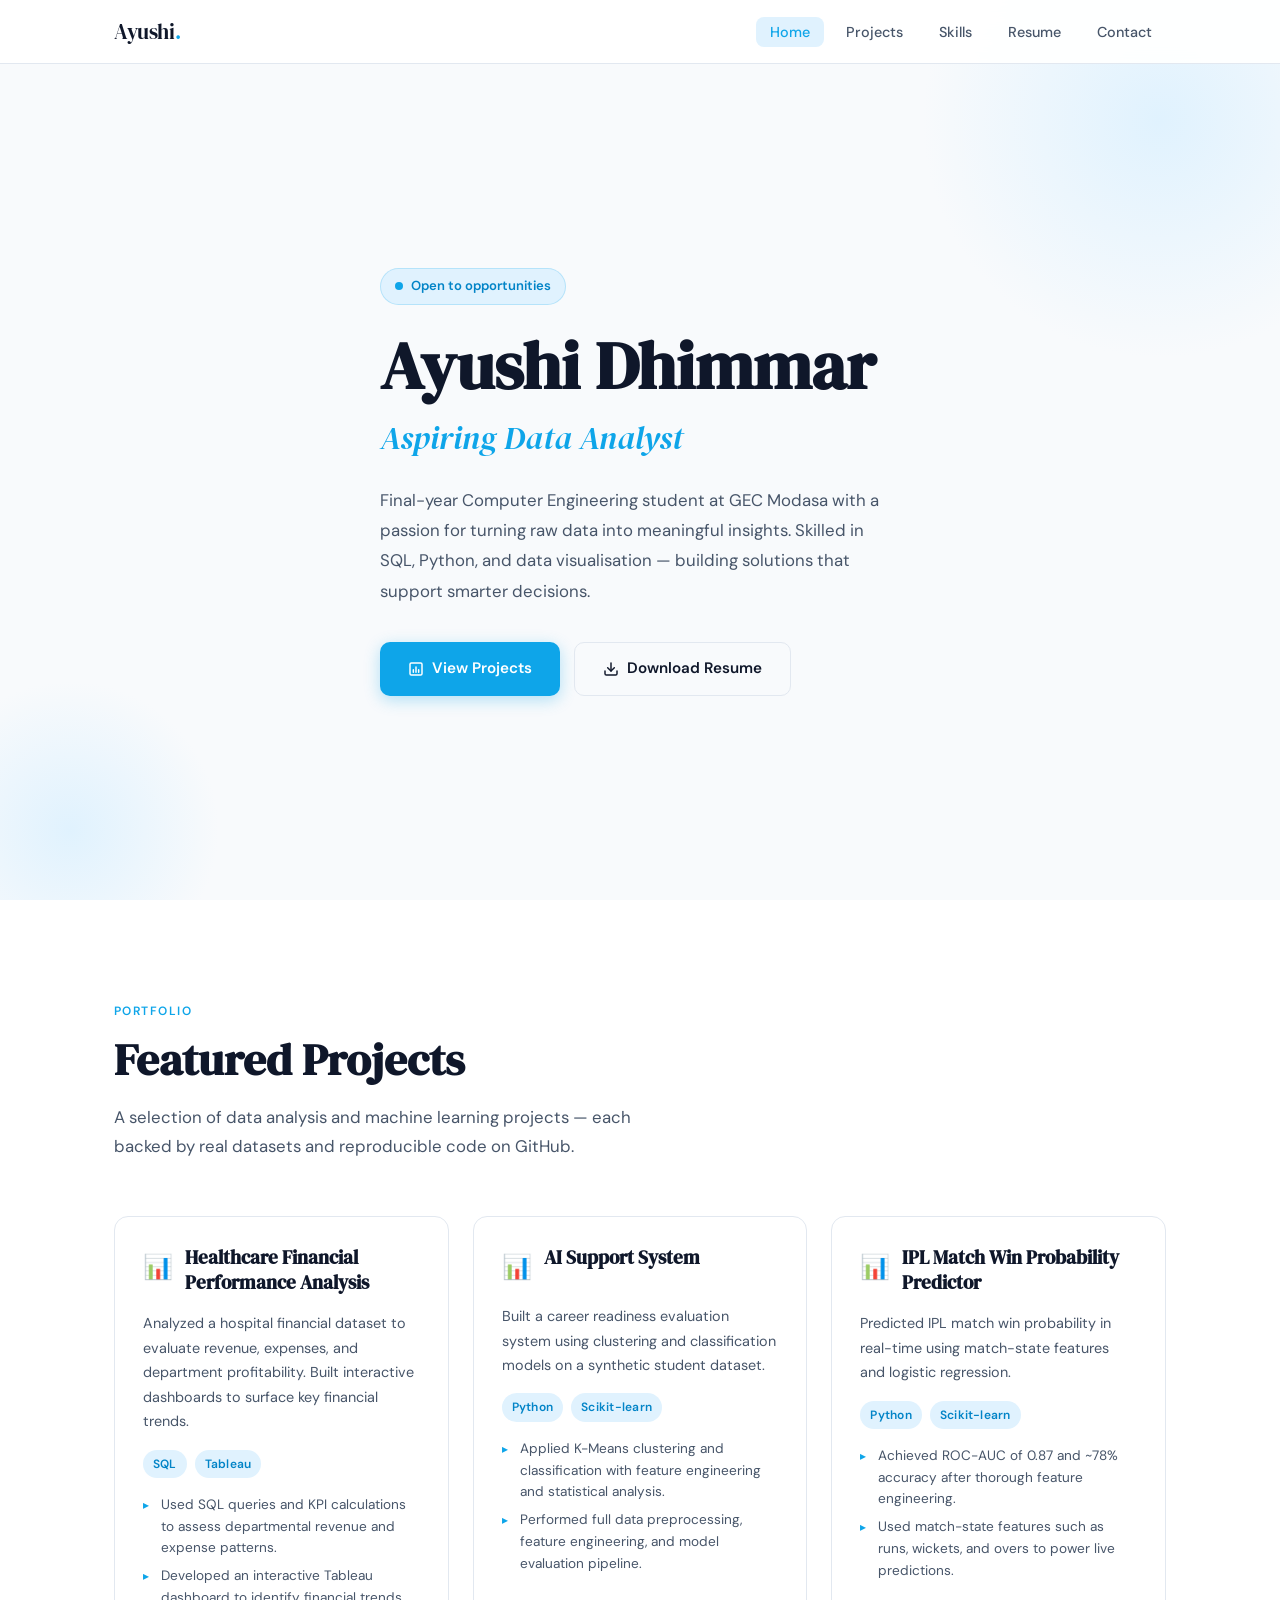
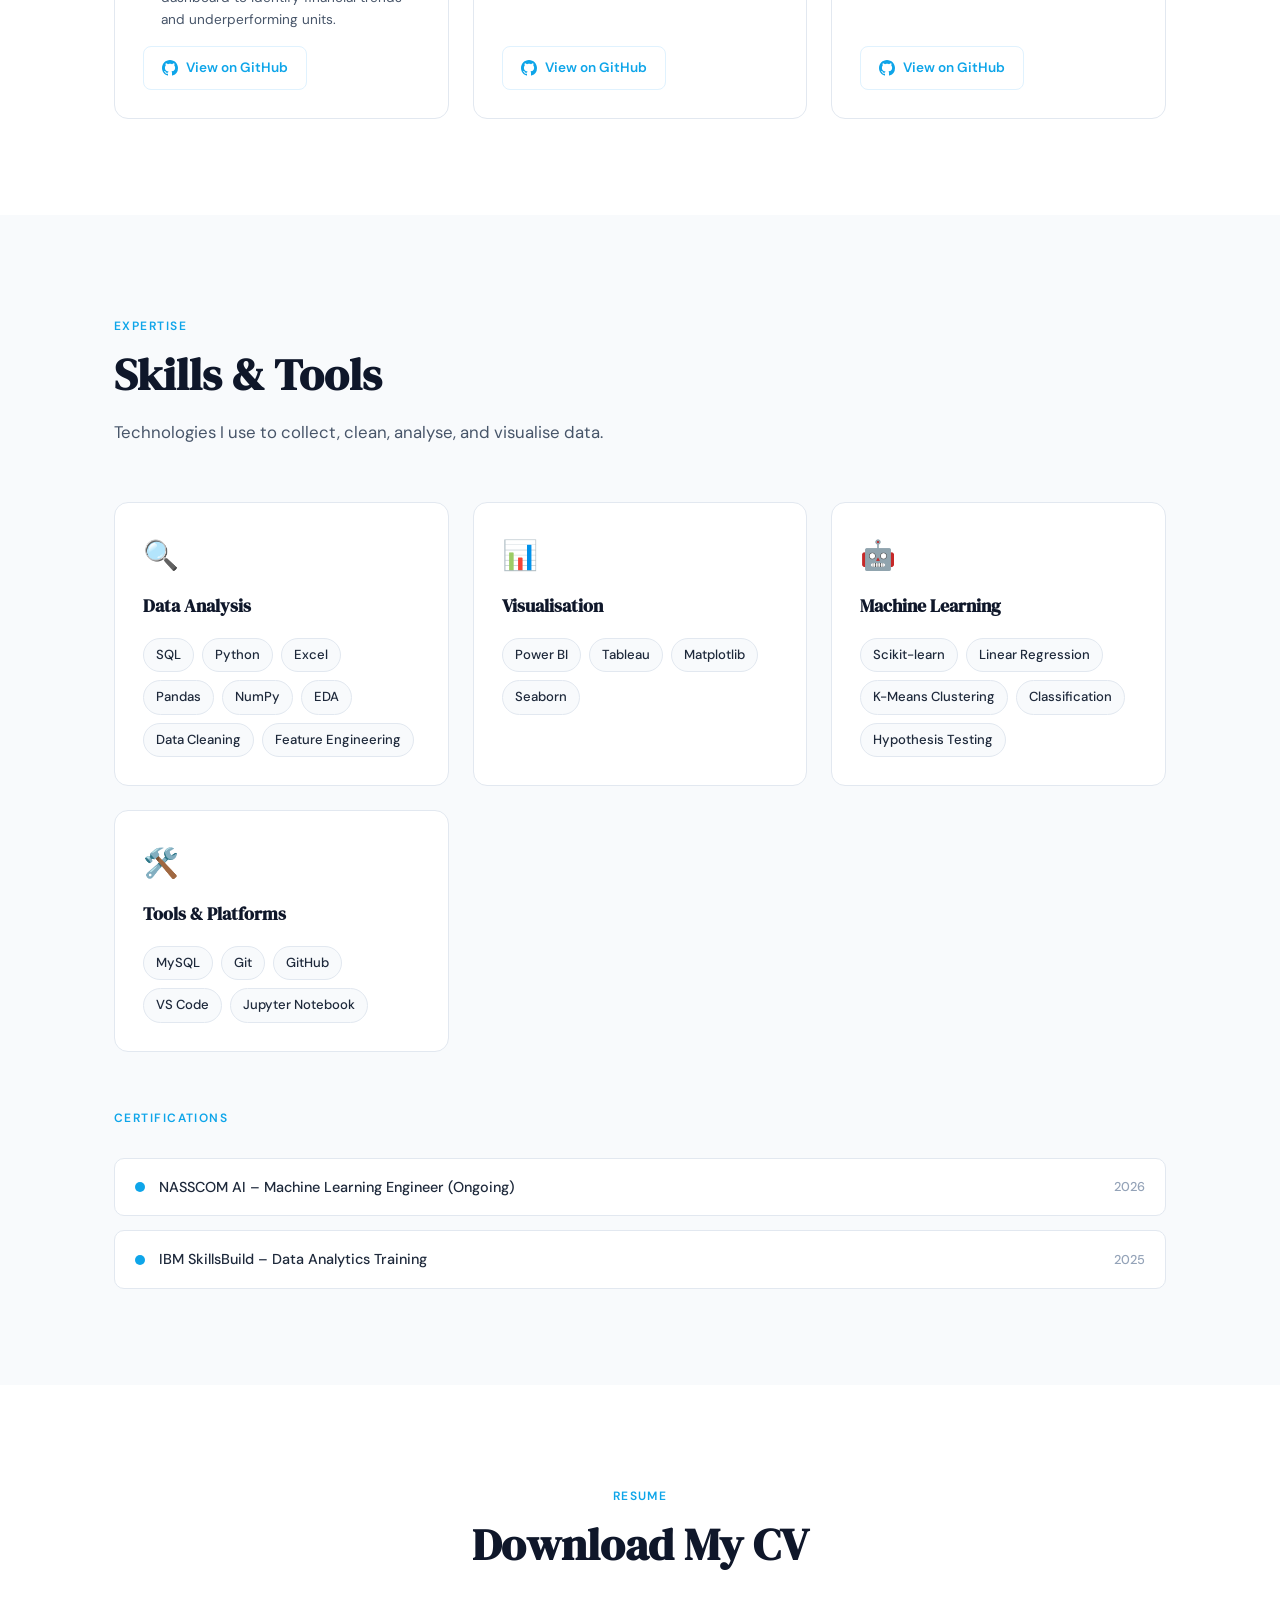
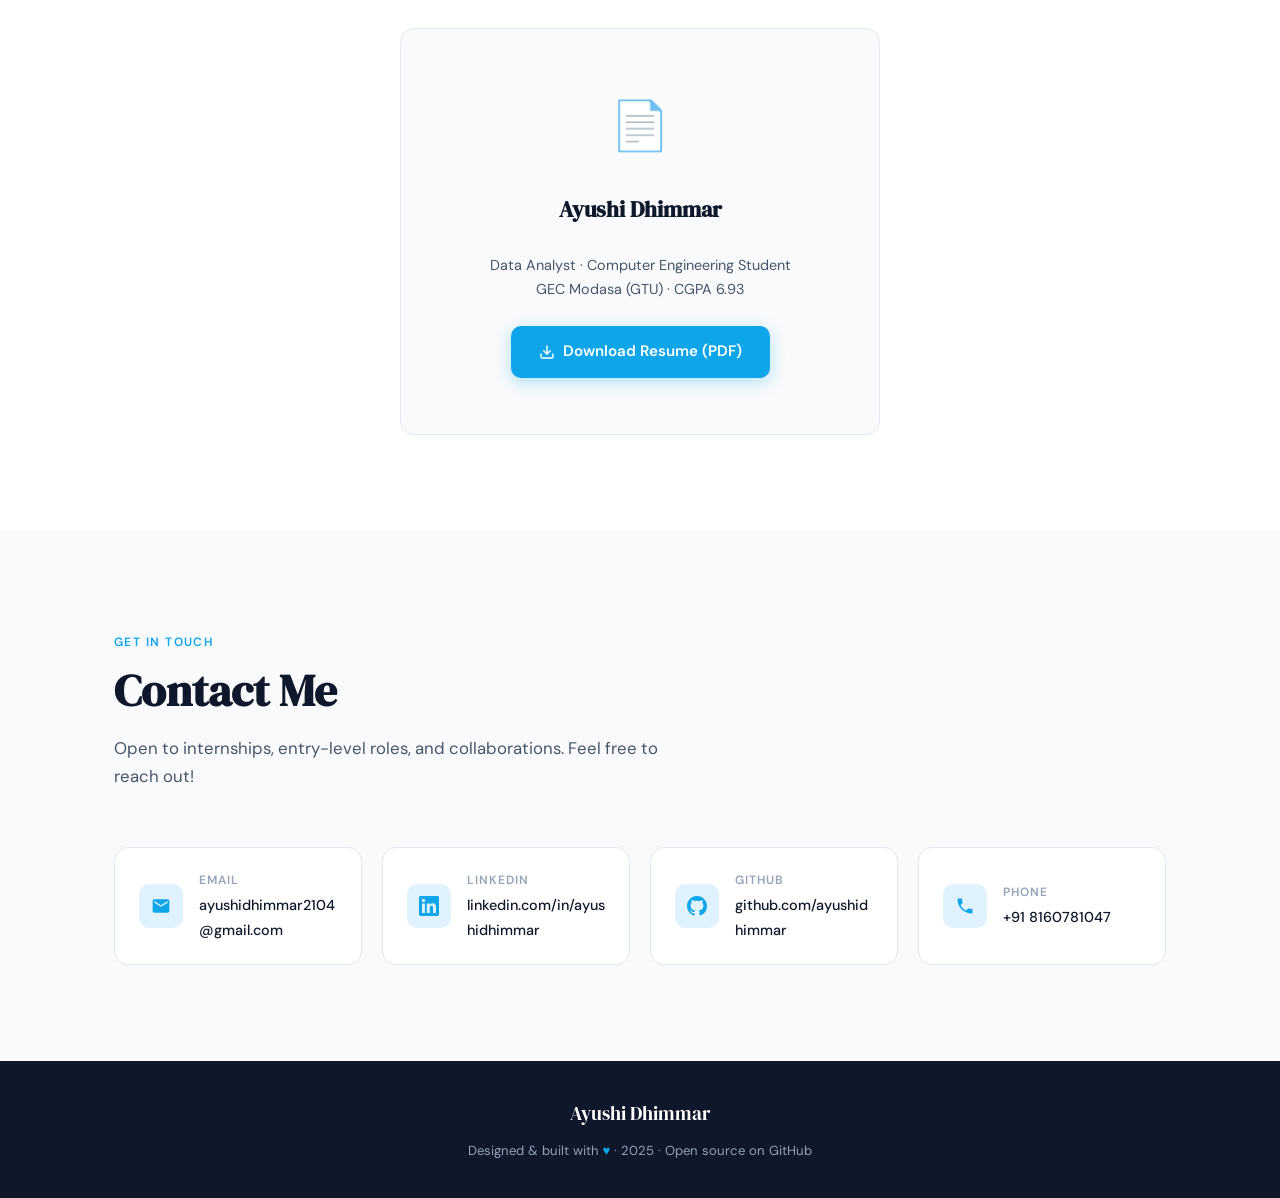
==== index.html @ 4610b382 "initial portfolio" ====
<!DOCTYPE html>
<html lang="en">
  <head>
    <meta charset="UTF-8" />
    <meta name="viewport" content="width=device-width, initial-scale=1.0" />
    <meta name="description" content="Ayushi Dhimmar — Aspiring Data Analyst portfolio showcasing SQL, Python, Power BI projects." />
    <title>Ayushi Dhimmar | Data Analyst</title>

    <!-- Stylesheet -->
    <link rel="stylesheet" href="style.css" />
  </head>

  <body>

    <!-- ========== NAVBAR ========== -->
    <nav class="navbar" role="navigation" aria-label="Main navigation">
      <div class="container">
        <a href="#home" class="nav-logo">Ayushi<span>.</span></a>

        <!-- Desktop nav links -->
        <ul class="nav-menu" id="nav-menu">
          <li><a href="#home"     class="nav-link active">Home</a></li>
          <li><a href="#projects" class="nav-link">Projects</a></li>
          <li><a href="#skills"   class="nav-link">Skills</a></li>
          <li><a href="#resume"   class="nav-link">Resume</a></li>
          <li><a href="#contact"  class="nav-link">Contact</a></li>
        </ul>

        <!-- Mobile hamburger -->
        <button class="hamburger" id="hamburger" aria-label="Toggle menu" aria-expanded="false">
          <span></span>
          <span></span>
          <span></span>
        </button>
      </div>
    </nav>


    <!-- ========== HOME SECTION ========== -->
    <section id="home">
      <div class="container">
        <div class="hero-content">

          <div class="hero-badge">Open to opportunities</div>

          <h1 class="hero-name">Ayushi Dhimmar</h1>
          <p class="hero-title">Aspiring Data Analyst</p>

          <p class="hero-intro">
            Final-year Computer Engineering student at GEC Modasa with a passion for turning
            raw data into meaningful insights. Skilled in SQL, Python, and data visualisation —
            building solutions that support smarter decisions.
          </p>

          <div class="hero-buttons">
            <a href="#projects" class="btn-primary">
              <!-- Chart icon -->
              <svg width="16" height="16" viewBox="0 0 24 24" fill="none" stroke="currentColor" stroke-width="2.2" stroke-linecap="round" stroke-linejoin="round"><rect x="3" y="3" width="18" height="18" rx="2"/><path d="M8 17V13M12 17V9M16 17V13"/></svg>
              View Projects
            </a>
            <a href="assets/resume.pdf" download class="btn-outline">
              <!-- Download icon -->
              <svg width="16" height="16" viewBox="0 0 24 24" fill="none" stroke="currentColor" stroke-width="2.2" stroke-linecap="round" stroke-linejoin="round"><path d="M21 15v4a2 2 0 0 1-2 2H5a2 2 0 0 1-2-2v-4"/><polyline points="7 10 12 15 17 10"/><line x1="12" y1="15" x2="12" y2="3"/></svg>
              Download Resume
            </a>
          </div>

        </div>
      </div>
    </section>


    <!-- ========== PROJECTS SECTION ========== -->
    <section id="projects" class="section-wrapper">
      <div class="container">

        <div class="section-header fade-in">
          <span class="section-label">Portfolio</span>
          <h2 class="section-title">Featured Projects</h2>
          <p class="section-sub">
            A selection of data analysis and machine learning projects — each backed
            by real datasets and reproducible code on GitHub.
          </p>
        </div>

        <!-- Cards are injected here by script.js using projects.js -->
        <div id="projects-grid"></div>

      </div>
    </section>


    <!-- ========== SKILLS SECTION ========== -->
    <section id="skills" class="section-wrapper">
      <div class="container">

        <div class="section-header fade-in">
          <span class="section-label">Expertise</span>
          <h2 class="section-title">Skills &amp; Tools</h2>
          <p class="section-sub">
            Technologies I use to collect, clean, analyse, and visualise data.
          </p>
        </div>

        <div class="skills-grid">

          <!-- Data Analysis -->
          <div class="skill-category fade-in">
            <div class="skill-cat-icon">🔍</div>
            <h3 class="skill-cat-title">Data Analysis</h3>
            <div class="skill-list">
              <span class="skill-pill">SQL</span>
              <span class="skill-pill">Python</span>
              <span class="skill-pill">Excel</span>
              <span class="skill-pill">Pandas</span>
              <span class="skill-pill">NumPy</span>
              <span class="skill-pill">EDA</span>
              <span class="skill-pill">Data Cleaning</span>
              <span class="skill-pill">Feature Engineering</span>
            </div>
          </div>

          <!-- Visualisation -->
          <div class="skill-category fade-in">
            <div class="skill-cat-icon">📊</div>
            <h3 class="skill-cat-title">Visualisation</h3>
            <div class="skill-list">
              <span class="skill-pill">Power BI</span>
              <span class="skill-pill">Tableau</span>
              <span class="skill-pill">Matplotlib</span>
              <span class="skill-pill">Seaborn</span>
            </div>
          </div>

          <!-- Machine Learning -->
          <div class="skill-category fade-in">
            <div class="skill-cat-icon">🤖</div>
            <h3 class="skill-cat-title">Machine Learning</h3>
            <div class="skill-list">
              <span class="skill-pill">Scikit-learn</span>
              <span class="skill-pill">Linear Regression</span>
              <span class="skill-pill">K-Means Clustering</span>
              <span class="skill-pill">Classification</span>
              <span class="skill-pill">Hypothesis Testing</span>
            </div>
          </div>

          <!-- Tools & Platforms -->
          <div class="skill-category fade-in">
            <div class="skill-cat-icon">🛠️</div>
            <h3 class="skill-cat-title">Tools &amp; Platforms</h3>
            <div class="skill-list">
              <span class="skill-pill">MySQL</span>
              <span class="skill-pill">Git</span>
              <span class="skill-pill">GitHub</span>
              <span class="skill-pill">VS Code</span>
              <span class="skill-pill">Jupyter Notebook</span>
            </div>
          </div>

        </div>

        <!-- Certifications -->
        <div class="cert-list fade-in" style="margin-top: 56px;">
          <p class="section-label" style="margin-bottom: 16px;">Certifications</p>
          <div class="cert-item">
            <div class="cert-dot"></div>
            <span class="cert-text">NASSCOM AI – Machine Learning Engineer (Ongoing)</span>
            <span class="cert-year">2026</span>
          </div>
          <div class="cert-item">
            <div class="cert-dot"></div>
            <span class="cert-text">IBM SkillsBuild – Data Analytics Training</span>
            <span class="cert-year">2025</span>
          </div>
        </div>

      </div>
    </section>


    <!-- ========== RESUME SECTION ========== -->
    <section id="resume" class="section-wrapper">
      <div class="container">

        <div class="section-header fade-in">
          <span class="section-label">Resume</span>
          <h2 class="section-title">Download My CV</h2>
        </div>

        <div class="resume-card fade-in">
          <div class="resume-icon">📄</div>
          <h3>Ayushi Dhimmar</h3>
          <p>
            Data Analyst · Computer Engineering Student<br/>
            GEC Modasa (GTU) · CGPA 6.93
          </p>
          <a href="assets/resume.pdf" download class="btn-primary">
            <svg width="16" height="16" viewBox="0 0 24 24" fill="none" stroke="currentColor" stroke-width="2.2" stroke-linecap="round" stroke-linejoin="round"><path d="M21 15v4a2 2 0 0 1-2 2H5a2 2 0 0 1-2-2v-4"/><polyline points="7 10 12 15 17 10"/><line x1="12" y1="15" x2="12" y2="3"/></svg>
            Download Resume (PDF)
          </a>
        </div>

      </div>
    </section>


    <!-- ========== CONTACT SECTION ========== -->
    <section id="contact" class="section-wrapper">
      <div class="container">

        <div class="section-header fade-in">
          <span class="section-label">Get in Touch</span>
          <h2 class="section-title">Contact Me</h2>
          <p class="section-sub">
            Open to internships, entry-level roles, and collaborations. Feel free to reach out!
          </p>
        </div>

        <div class="contact-grid fade-in">

          <!-- Email -->
          <a href="mailto:ayushidhimmar2104@gmail.com" class="contact-card">
            <div class="contact-icon">
              <svg viewBox="0 0 24 24"><path d="M20 4H4c-1.1 0-2 .9-2 2v12c0 1.1.9 2 2 2h16c1.1 0 2-.9 2-2V6c0-1.1-.9-2-2-2zm0 4l-8 5-8-5V6l8 5 8-5v2z"/></svg>
            </div>
            <div>
              <div class="contact-label">Email</div>
              <div class="contact-value">ayushidhimmar2104@gmail.com</div>
            </div>
          </a>

          <!-- LinkedIn -->
          <a href="https://linkedin.com/in/ayushidhimmar" target="_blank" rel="noopener noreferrer" class="contact-card">
            <div class="contact-icon">
              <svg viewBox="0 0 24 24"><path d="M20.447 20.452h-3.554v-5.569c0-1.328-.027-3.037-1.852-3.037-1.853 0-2.136 1.445-2.136 2.939v5.667H9.351V9h3.414v1.561h.046c.477-.9 1.637-1.85 3.37-1.85 3.601 0 4.267 2.37 4.267 5.455v6.286zM5.337 7.433a2.062 2.062 0 0 1-2.063-2.065 2.064 2.064 0 1 1 2.063 2.065zm1.782 13.019H3.555V9h3.564v11.452zM22.225 0H1.771C.792 0 0 .774 0 1.729v20.542C0 23.227.792 24 1.771 24h20.451C23.2 24 24 23.227 24 22.271V1.729C24 .774 23.2 0 22.222 0h.003z"/></svg>
            </div>
            <div>
              <div class="contact-label">LinkedIn</div>
              <div class="contact-value">linkedin.com/in/ayushidhimmar</div>
            </div>
          </a>

          <!-- GitHub -->
          <a href="https://github.com/ayushidhimmar" target="_blank" rel="noopener noreferrer" class="contact-card">
            <div class="contact-icon">
              <svg viewBox="0 0 24 24"><path d="M12 0C5.37 0 0 5.37 0 12c0 5.31 3.435 9.795 8.205 11.385.6.105.825-.255.825-.57 0-.285-.015-1.23-.015-2.235-3.015.555-3.795-.735-4.035-1.41-.135-.345-.72-1.41-1.23-1.695-.42-.225-1.02-.78-.015-.795.945-.015 1.62.87 1.845 1.23 1.08 1.815 2.805 1.305 3.495.99.105-.78.42-1.305.765-1.605-2.67-.3-5.46-1.335-5.46-5.925 0-1.305.465-2.385 1.23-3.225-.12-.3-.54-1.53.12-3.18 0 0 1.005-.315 3.3 1.23.96-.27 1.98-.405 3-.405s2.04.135 3 .405c2.295-1.56 3.3-1.23 3.3-1.23.66 1.65.24 2.88.12 3.18.765.84 1.23 1.905 1.23 3.225 0 4.605-2.805 5.625-5.475 5.925.435.375.81 1.095.81 2.22 0 1.605-.015 2.895-.015 3.3 0 .315.225.69.825.57A12.02 12.02 0 0 0 24 12c0-6.63-5.37-12-12-12z"/></svg>
            </div>
            <div>
              <div class="contact-label">GitHub</div>
              <div class="contact-value">github.com/ayushidhimmar</div>
            </div>
          </a>

          <!-- Phone -->
          <a href="tel:+918160781047" class="contact-card">
            <div class="contact-icon">
              <svg viewBox="0 0 24 24"><path d="M6.62 10.79c1.44 2.83 3.76 5.14 6.59 6.59l2.2-2.2c.27-.27.67-.36 1.02-.24 1.12.37 2.33.57 3.57.57.55 0 1 .45 1 1V20c0 .55-.45 1-1 1-9.39 0-17-7.61-17-17 0-.55.45-1 1-1h3.5c.55 0 1 .45 1 1 0 1.25.2 2.45.57 3.57.11.35.03.74-.25 1.02l-2.2 2.2z"/></svg>
            </div>
            <div>
              <div class="contact-label">Phone</div>
              <div class="contact-value">+91 8160781047</div>
            </div>
          </a>

        </div>
      </div>
    </section>


    <!-- ========== FOOTER ========== -->
    <footer class="footer">
      <div class="container">
        <div class="footer-inner">
          <span class="footer-name">Ayushi Dhimmar</span>
          <p class="footer-copy">
            Designed &amp; built with <span>♥</span> · 2025 · Open source on GitHub
          </p>
        </div>
      </div>
    </footer>


    <!-- Scripts — load projects.js first, then script.js -->
    <script src="projects.js"></script>
    <script src="script.js"></script>

  </body>
</html>
---- style.css ----
/* ============================================================
   style.css — Portfolio Styles for Ayushi Dhimmar
   Accent color: #0ea5e9 (sky blue — professional & modern)
   Fonts: 'DM Serif Display' (headings) + 'DM Sans' (body)
   ============================================================ */

/* ---------- Google Fonts Import ---------- */
@import url('https://fonts.googleapis.com/css2?family=DM+Serif+Display:ital@0;1&family=DM+Sans:ital,opsz,wght@0,9..40,300;0,9..40,400;0,9..40,500;0,9..40,600;1,9..40,300&display=swap');

/* ---------- CSS Variables ---------- */
:root {
  --accent: #0ea5e9;
  --accent-dark: #0284c7;
  --accent-light: #e0f2fe;
  --black: #0f172a;
  --dark: #1e293b;
  --mid: #475569;
  --light: #94a3b8;
  --border: #e2e8f0;
  --bg: #ffffff;
  --bg-soft: #f8fafc;
  --radius: 14px;
  --shadow: 0 4px 24px rgba(15, 23, 42, 0.08);
  --shadow-hover: 0 12px 40px rgba(14, 165, 233, 0.18);
  --transition: 0.3s cubic-bezier(0.4, 0, 0.2, 1);
}

/* ---------- Reset & Base ---------- */
*, *::before, *::after {
  margin: 0;
  padding: 0;
  box-sizing: border-box;
}

html {
  scroll-behavior: smooth;
  font-size: 16px;
}

body {
  font-family: 'DM Sans', sans-serif;
  background: var(--bg);
  color: var(--black);
  line-height: 1.7;
  opacity: 0;
  transition: opacity 0.4s ease;
}

body.loaded {
  opacity: 1;
}

a {
  text-decoration: none;
  color: inherit;
}

img {
  max-width: 100%;
  display: block;
}

ul {
  list-style: none;
}

/* ---------- Utility Classes ---------- */
.container {
  max-width: 1100px;
  margin: 0 auto;
  padding: 0 24px;
}

.section-label {
  display: inline-block;
  font-size: 0.75rem;
  font-weight: 600;
  letter-spacing: 0.12em;
  text-transform: uppercase;
  color: var(--accent);
  margin-bottom: 12px;
}

.section-title {
  font-family: 'DM Serif Display', serif;
  font-size: clamp(2rem, 4vw, 2.8rem);
  color: var(--black);
  line-height: 1.2;
  margin-bottom: 16px;
}

.section-sub {
  font-size: 1.05rem;
  color: var(--mid);
  max-width: 560px;
}

/* ---------- Fade-in animation ---------- */
.fade-in {
  opacity: 0;
  transform: translateY(28px);
  transition: opacity 0.6s ease, transform 0.6s ease;
}

.fade-in.visible {
  opacity: 1;
  transform: translateY(0);
}

/* ---------- Navbar ---------- */
.navbar {
  position: fixed;
  top: 0;
  left: 0;
  right: 0;
  z-index: 100;
  background: rgba(255, 255, 255, 0.92);
  backdrop-filter: blur(12px);
  -webkit-backdrop-filter: blur(12px);
  border-bottom: 1px solid var(--border);
  height: 64px;
  display: flex;
  align-items: center;
}

.navbar .container {
  display: flex;
  align-items: center;
  justify-content: space-between;
  width: 100%;
}

.nav-logo {
  font-family: 'DM Serif Display', serif;
  font-size: 1.3rem;
  color: var(--black);
  letter-spacing: -0.02em;
}

.nav-logo span {
  color: var(--accent);
}

.nav-menu {
  display: flex;
  align-items: center;
  gap: 8px;
}

.nav-link {
  font-size: 0.9rem;
  font-weight: 500;
  color: var(--mid);
  padding: 6px 14px;
  border-radius: 8px;
  transition: color var(--transition), background var(--transition);
}

.nav-link:hover,
.nav-link.active {
  color: var(--accent);
  background: var(--accent-light);
}

/* Hamburger */
.hamburger {
  display: none;
  flex-direction: column;
  gap: 5px;
  cursor: pointer;
  padding: 4px;
  background: none;
  border: none;
}

.hamburger span {
  display: block;
  width: 22px;
  height: 2px;
  background: var(--black);
  border-radius: 2px;
  transition: var(--transition);
}

.hamburger.open span:nth-child(1) { transform: translateY(7px) rotate(45deg); }
.hamburger.open span:nth-child(2) { opacity: 0; }
.hamburger.open span:nth-child(3) { transform: translateY(-7px) rotate(-45deg); }

/* ---------- Hero / Home Section ---------- */
#home {
  min-height: 100vh;
  display: flex;
  align-items: center;
  padding-top: 64px;
  background: var(--bg-soft);
  position: relative;
  overflow: hidden;
}

/* Decorative background circles */
#home::before {
  content: '';
  position: absolute;
  width: 480px;
  height: 480px;
  border-radius: 50%;
  background: radial-gradient(circle, var(--accent-light) 0%, transparent 70%);
  top: -120px;
  right: -120px;
  pointer-events: none;
}

#home::after {
  content: '';
  position: absolute;
  width: 300px;
  height: 300px;
  border-radius: 50%;
  background: radial-gradient(circle, var(--accent-light) 0%, transparent 70%);
  bottom: -80px;
  left: -80px;
  pointer-events: none;
}

.hero-content {
  max-width: 680px;
  position: relative;
  z-index: 1;
  padding: 80px 0;
}

.hero-badge {
  display: inline-flex;
  align-items: center;
  gap: 8px;
  background: var(--accent-light);
  color: var(--accent-dark);
  font-size: 0.82rem;
  font-weight: 600;
  padding: 6px 14px;
  border-radius: 100px;
  margin-bottom: 24px;
  border: 1px solid rgba(14, 165, 233, 0.2);
}

.hero-badge::before {
  content: '';
  width: 8px;
  height: 8px;
  border-radius: 50%;
  background: var(--accent);
  animation: pulse 2s infinite;
}

@keyframes pulse {
  0%, 100% { opacity: 1; transform: scale(1); }
  50% { opacity: 0.5; transform: scale(0.8); }
}

.hero-name {
  font-family: 'DM Serif Display', serif;
  font-size: clamp(2.8rem, 6vw, 4.2rem);
  line-height: 1.1;
  color: var(--black);
  margin-bottom: 8px;
}

.hero-title {
  font-family: 'DM Serif Display', serif;
  font-size: clamp(1.4rem, 3vw, 2rem);
  color: var(--accent);
  font-style: italic;
  margin-bottom: 20px;
}

.hero-intro {
  font-size: 1.05rem;
  color: var(--mid);
  max-width: 520px;
  margin-bottom: 36px;
  line-height: 1.8;
}

.hero-buttons {
  display: flex;
  flex-wrap: wrap;
  gap: 14px;
}

.btn-primary {
  display: inline-flex;
  align-items: center;
  gap: 8px;
  background: var(--accent);
  color: #fff;
  font-size: 0.95rem;
  font-weight: 600;
  padding: 13px 28px;
  border-radius: 10px;
  border: none;
  cursor: pointer;
  transition: background var(--transition), transform var(--transition), box-shadow var(--transition);
  box-shadow: 0 4px 16px rgba(14, 165, 233, 0.3);
}

.btn-primary:hover {
  background: var(--accent-dark);
  transform: translateY(-2px);
  box-shadow: 0 8px 24px rgba(14, 165, 233, 0.4);
}

.btn-outline {
  display: inline-flex;
  align-items: center;
  gap: 8px;
  background: transparent;
  color: var(--black);
  font-size: 0.95rem;
  font-weight: 600;
  padding: 13px 28px;
  border-radius: 10px;
  border: 1.5px solid var(--border);
  cursor: pointer;
  transition: border-color var(--transition), color var(--transition), transform var(--transition);
}

.btn-outline:hover {
  border-color: var(--accent);
  color: var(--accent);
  transform: translateY(-2px);
}

/* ---------- Section Wrapper ---------- */
.section-wrapper {
  padding: 96px 0;
}

.section-wrapper:nth-child(even) {
  background: var(--bg-soft);
}

.section-header {
  margin-bottom: 56px;
}

/* ---------- Projects Section ---------- */
#projects-grid {
  display: grid;
  grid-template-columns: repeat(auto-fill, minmax(320px, 1fr));
  gap: 24px;
}

.project-card {
  background: var(--bg);
  border: 1px solid var(--border);
  border-radius: var(--radius);
  padding: 28px;
  display: flex;
  flex-direction: column;
  gap: 16px;
  transition: transform var(--transition), box-shadow var(--transition), border-color var(--transition);
  opacity: 0;
  transform: translateY(28px);
  animation: none;
}

.project-card.visible {
  opacity: 1;
  transform: translateY(0);
  transition: opacity 0.6s ease, transform 0.6s ease, box-shadow var(--transition), border-color var(--transition);
}

.project-card:hover {
  transform: translateY(-6px);
  box-shadow: var(--shadow-hover);
  border-color: var(--accent);
}

.card-top {
  display: flex;
  align-items: flex-start;
  gap: 12px;
}

.card-icon {
  font-size: 1.5rem;
  flex-shrink: 0;
  margin-top: 2px;
}

.card-title {
  font-family: 'DM Serif Display', serif;
  font-size: 1.2rem;
  color: var(--black);
  line-height: 1.3;
}

.card-desc {
  font-size: 0.9rem;
  color: var(--mid);
  line-height: 1.7;
}

.card-tools {
  display: flex;
  flex-wrap: wrap;
  gap: 8px;
}

.tag {
  font-size: 0.75rem;
  font-weight: 600;
  color: var(--accent-dark);
  background: var(--accent-light);
  padding: 4px 10px;
  border-radius: 100px;
  letter-spacing: 0.02em;
}

.card-insights {
  padding-left: 0;
  display: flex;
  flex-direction: column;
  gap: 6px;
}

.card-insights li {
  font-size: 0.85rem;
  color: var(--mid);
  padding-left: 18px;
  position: relative;
  line-height: 1.6;
}

.card-insights li::before {
  content: '▸';
  position: absolute;
  left: 0;
  color: var(--accent);
  font-size: 0.75rem;
  top: 2px;
}

.card-btn {
  display: inline-flex;
  align-items: center;
  gap: 8px;
  font-size: 0.85rem;
  font-weight: 600;
  color: var(--accent);
  border: 1.5px solid var(--accent-light);
  padding: 9px 18px;
  border-radius: 8px;
  margin-top: auto;
  transition: background var(--transition), color var(--transition), border-color var(--transition);
  width: fit-content;
}

.card-btn:hover {
  background: var(--accent);
  color: #fff;
  border-color: var(--accent);
}

/* ---------- Skills Section ---------- */
.skills-grid {
  display: grid;
  grid-template-columns: repeat(auto-fill, minmax(280px, 1fr));
  gap: 24px;
}

.skill-category {
  background: var(--bg);
  border: 1px solid var(--border);
  border-radius: var(--radius);
  padding: 28px;
  transition: box-shadow var(--transition);
}

.skill-category:hover {
  box-shadow: var(--shadow);
}

.skill-cat-icon {
  font-size: 1.8rem;
  margin-bottom: 12px;
}

.skill-cat-title {
  font-family: 'DM Serif Display', serif;
  font-size: 1.1rem;
  color: var(--black);
  margin-bottom: 16px;
}

.skill-list {
  display: flex;
  flex-wrap: wrap;
  gap: 8px;
}

.skill-pill {
  font-size: 0.82rem;
  font-weight: 500;
  background: var(--bg-soft);
  color: var(--dark);
  border: 1px solid var(--border);
  padding: 5px 12px;
  border-radius: 100px;
  transition: background var(--transition), color var(--transition), border-color var(--transition);
}

.skill-pill:hover {
  background: var(--accent-light);
  color: var(--accent-dark);
  border-color: var(--accent);
}

/* ---------- Certifications ---------- */
.cert-list {
  display: flex;
  flex-direction: column;
  gap: 14px;
  margin-top: 40px;
}

.cert-item {
  display: flex;
  align-items: center;
  gap: 14px;
  background: var(--bg);
  border: 1px solid var(--border);
  border-radius: 10px;
  padding: 16px 20px;
}

.cert-dot {
  width: 10px;
  height: 10px;
  border-radius: 50%;
  background: var(--accent);
  flex-shrink: 0;
}

.cert-text {
  font-size: 0.9rem;
  color: var(--dark);
  font-weight: 500;
}

.cert-year {
  margin-left: auto;
  font-size: 0.8rem;
  color: var(--light);
  font-weight: 500;
}

/* ---------- Resume Section ---------- */
#resume {
  text-align: center;
}

.resume-card {
  display: inline-flex;
  flex-direction: column;
  align-items: center;
  gap: 24px;
  background: var(--bg-soft);
  border: 1px solid var(--border);
  border-radius: var(--radius);
  padding: 56px 64px;
  max-width: 480px;
  width: 100%;
}

.resume-icon {
  font-size: 3rem;
}

.resume-card h3 {
  font-family: 'DM Serif Display', serif;
  font-size: 1.4rem;
  color: var(--black);
}

.resume-card p {
  font-size: 0.9rem;
  color: var(--mid);
  text-align: center;
}

/* ---------- Contact Section ---------- */
.contact-grid {
  display: grid;
  grid-template-columns: repeat(auto-fill, minmax(240px, 1fr));
  gap: 20px;
}

.contact-card {
  display: flex;
  align-items: center;
  gap: 16px;
  background: var(--bg);
  border: 1px solid var(--border);
  border-radius: var(--radius);
  padding: 22px 24px;
  transition: transform var(--transition), box-shadow var(--transition), border-color var(--transition);
}

.contact-card:hover {
  transform: translateY(-4px);
  box-shadow: var(--shadow);
  border-color: var(--accent);
}

.contact-icon {
  width: 44px;
  height: 44px;
  border-radius: 10px;
  background: var(--accent-light);
  display: flex;
  align-items: center;
  justify-content: center;
  flex-shrink: 0;
}

.contact-icon svg {
  width: 20px;
  height: 20px;
  fill: var(--accent);
}

.contact-label {
  font-size: 0.75rem;
  font-weight: 600;
  color: var(--light);
  text-transform: uppercase;
  letter-spacing: 0.08em;
  margin-bottom: 3px;
}

.contact-value {
  font-size: 0.9rem;
  font-weight: 500;
  color: var(--black);
  word-break: break-all;
}

/* ---------- Footer ---------- */
.footer {
  background: var(--black);
  color: var(--light);
  padding: 36px 0;
  text-align: center;
}

.footer-inner {
  display: flex;
  flex-direction: column;
  align-items: center;
  gap: 10px;
}

.footer-name {
  font-family: 'DM Serif Display', serif;
  font-size: 1.2rem;
  color: #fff;
}

.footer-copy {
  font-size: 0.82rem;
  color: var(--light);
}

.footer-copy span {
  color: var(--accent);
}

/* ---------- Responsive ---------- */
@media (max-width: 768px) {
  .nav-menu {
    display: none;
    flex-direction: column;
    align-items: flex-start;
    position: absolute;
    top: 64px;
    left: 0;
    right: 0;
    background: #fff;
    border-bottom: 1px solid var(--border);
    padding: 16px 24px;
    gap: 4px;
  }

  .nav-menu.open {
    display: flex;
  }

  .nav-link {
    width: 100%;
    padding: 10px 14px;
  }

  .hamburger {
    display: flex;
  }

  .hero-content {
    padding: 60px 0;
  }

  .hero-buttons {
    flex-direction: column;
  }

  .btn-primary,
  .btn-outline {
    width: 100%;
    justify-content: center;
  }

  .resume-card {
    padding: 40px 24px;
  }
}

@media (max-width: 480px) {
  #projects-grid {
    grid-template-columns: 1fr;
  }

  .skills-grid,
  .contact-grid {
    grid-template-columns: 1fr;
  }
}
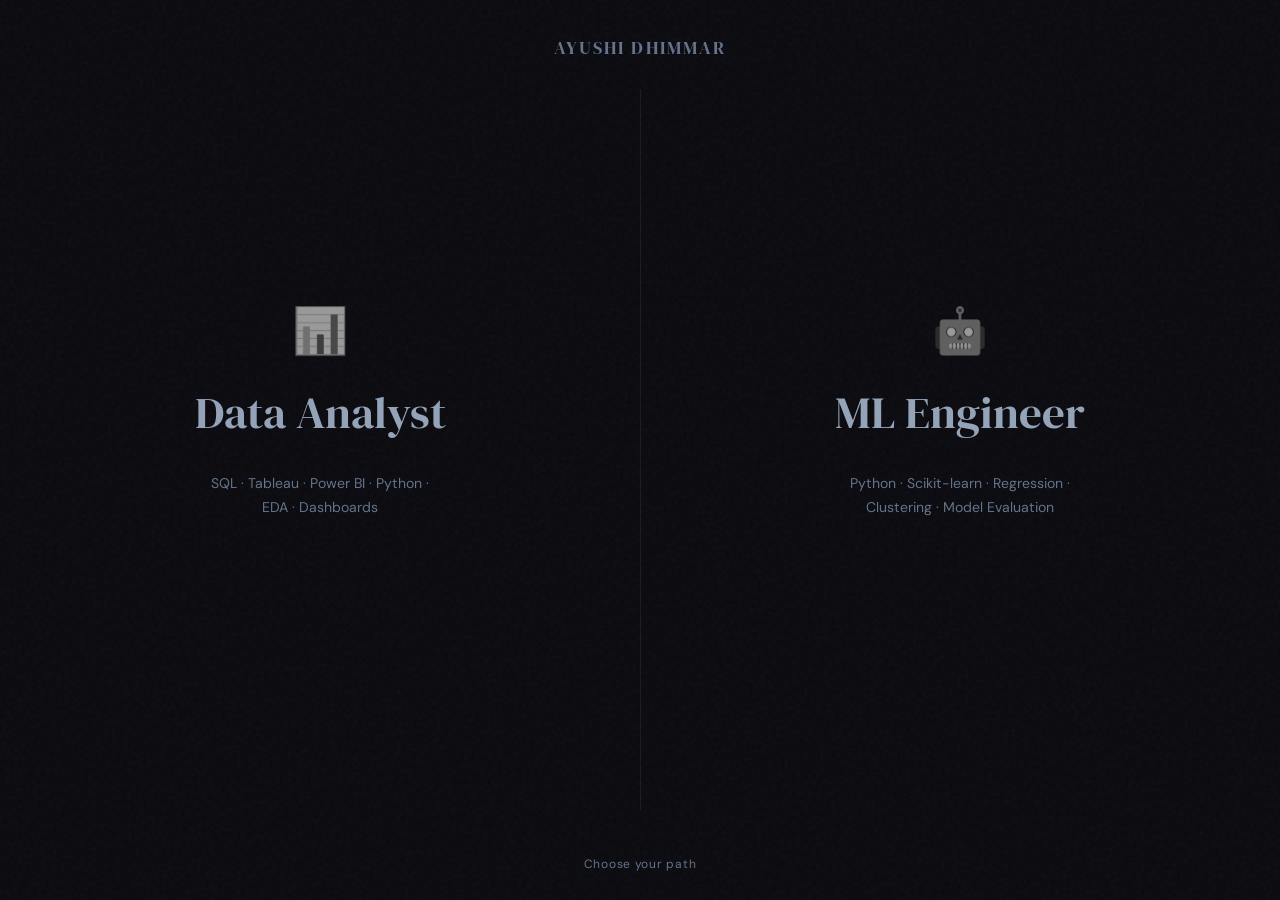
==== commit c30bde54: "redesign portfolio with DA and ML split" ====
--- a/index.html
+++ b/index.html
@@ -1,289 +1,339 @@
 <!DOCTYPE html>
 <html lang="en">
-  <head>
-    <meta charset="UTF-8" />
-    <meta name="viewport" content="width=device-width, initial-scale=1.0" />
-    <meta name="description" content="Ayushi Dhimmar — Aspiring Data Analyst portfolio showcasing SQL, Python, Power BI projects." />
-    <title>Ayushi Dhimmar | Data Analyst</title>
-
-    <!-- Stylesheet -->
-    <link rel="stylesheet" href="style.css" />
-  </head>
-
-  <body>
-
-    <!-- ========== NAVBAR ========== -->
-    <nav class="navbar" role="navigation" aria-label="Main navigation">
-      <div class="container">
-        <a href="#home" class="nav-logo">Ayushi<span>.</span></a>
-
-        <!-- Desktop nav links -->
-        <ul class="nav-menu" id="nav-menu">
-          <li><a href="#home"     class="nav-link active">Home</a></li>
-          <li><a href="#projects" class="nav-link">Projects</a></li>
-          <li><a href="#skills"   class="nav-link">Skills</a></li>
-          <li><a href="#resume"   class="nav-link">Resume</a></li>
-          <li><a href="#contact"  class="nav-link">Contact</a></li>
-        </ul>
-
-        <!-- Mobile hamburger -->
-        <button class="hamburger" id="hamburger" aria-label="Toggle menu" aria-expanded="false">
-          <span></span>
-          <span></span>
-          <span></span>
-        </button>
-      </div>
-    </nav>
-
-
-    <!-- ========== HOME SECTION ========== -->
-    <section id="home">
-      <div class="container">
-        <div class="hero-content">
-
-          <div class="hero-badge">Open to opportunities</div>
-
-          <h1 class="hero-name">Ayushi Dhimmar</h1>
-          <p class="hero-title">Aspiring Data Analyst</p>
-
-          <p class="hero-intro">
-            Final-year Computer Engineering student at GEC Modasa with a passion for turning
-            raw data into meaningful insights. Skilled in SQL, Python, and data visualisation —
-            building solutions that support smarter decisions.
-          </p>
-
-          <div class="hero-buttons">
-            <a href="#projects" class="btn-primary">
-              <!-- Chart icon -->
-              <svg width="16" height="16" viewBox="0 0 24 24" fill="none" stroke="currentColor" stroke-width="2.2" stroke-linecap="round" stroke-linejoin="round"><rect x="3" y="3" width="18" height="18" rx="2"/><path d="M8 17V13M12 17V9M16 17V13"/></svg>
-              View Projects
-            </a>
-            <a href="assets/resume.pdf" download class="btn-outline">
-              <!-- Download icon -->
-              <svg width="16" height="16" viewBox="0 0 24 24" fill="none" stroke="currentColor" stroke-width="2.2" stroke-linecap="round" stroke-linejoin="round"><path d="M21 15v4a2 2 0 0 1-2 2H5a2 2 0 0 1-2-2v-4"/><polyline points="7 10 12 15 17 10"/><line x1="12" y1="15" x2="12" y2="3"/></svg>
-              Download Resume
-            </a>
-          </div>
-
-        </div>
-      </div>
-    </section>
-
-
-    <!-- ========== PROJECTS SECTION ========== -->
-    <section id="projects" class="section-wrapper">
-      <div class="container">
-
-        <div class="section-header fade-in">
-          <span class="section-label">Portfolio</span>
-          <h2 class="section-title">Featured Projects</h2>
-          <p class="section-sub">
-            A selection of data analysis and machine learning projects — each backed
-            by real datasets and reproducible code on GitHub.
-          </p>
-        </div>
-
-        <!-- Cards are injected here by script.js using projects.js -->
-        <div id="projects-grid"></div>
-
-      </div>
-    </section>
-
-
-    <!-- ========== SKILLS SECTION ========== -->
-    <section id="skills" class="section-wrapper">
-      <div class="container">
-
-        <div class="section-header fade-in">
-          <span class="section-label">Expertise</span>
-          <h2 class="section-title">Skills &amp; Tools</h2>
-          <p class="section-sub">
-            Technologies I use to collect, clean, analyse, and visualise data.
-          </p>
-        </div>
-
-        <div class="skills-grid">
-
-          <!-- Data Analysis -->
-          <div class="skill-category fade-in">
-            <div class="skill-cat-icon">🔍</div>
-            <h3 class="skill-cat-title">Data Analysis</h3>
-            <div class="skill-list">
-              <span class="skill-pill">SQL</span>
-              <span class="skill-pill">Python</span>
-              <span class="skill-pill">Excel</span>
-              <span class="skill-pill">Pandas</span>
-              <span class="skill-pill">NumPy</span>
-              <span class="skill-pill">EDA</span>
-              <span class="skill-pill">Data Cleaning</span>
-              <span class="skill-pill">Feature Engineering</span>
-            </div>
-          </div>
-
-          <!-- Visualisation -->
-          <div class="skill-category fade-in">
-            <div class="skill-cat-icon">📊</div>
-            <h3 class="skill-cat-title">Visualisation</h3>
-            <div class="skill-list">
-              <span class="skill-pill">Power BI</span>
-              <span class="skill-pill">Tableau</span>
-              <span class="skill-pill">Matplotlib</span>
-              <span class="skill-pill">Seaborn</span>
-            </div>
-          </div>
-
-          <!-- Machine Learning -->
-          <div class="skill-category fade-in">
-            <div class="skill-cat-icon">🤖</div>
-            <h3 class="skill-cat-title">Machine Learning</h3>
-            <div class="skill-list">
-              <span class="skill-pill">Scikit-learn</span>
-              <span class="skill-pill">Linear Regression</span>
-              <span class="skill-pill">K-Means Clustering</span>
-              <span class="skill-pill">Classification</span>
-              <span class="skill-pill">Hypothesis Testing</span>
-            </div>
-          </div>
-
-          <!-- Tools & Platforms -->
-          <div class="skill-category fade-in">
-            <div class="skill-cat-icon">🛠️</div>
-            <h3 class="skill-cat-title">Tools &amp; Platforms</h3>
-            <div class="skill-list">
-              <span class="skill-pill">MySQL</span>
-              <span class="skill-pill">Git</span>
-              <span class="skill-pill">GitHub</span>
-              <span class="skill-pill">VS Code</span>
-              <span class="skill-pill">Jupyter Notebook</span>
-            </div>
-          </div>
-
-        </div>
-
-        <!-- Certifications -->
-        <div class="cert-list fade-in" style="margin-top: 56px;">
-          <p class="section-label" style="margin-bottom: 16px;">Certifications</p>
-          <div class="cert-item">
-            <div class="cert-dot"></div>
-            <span class="cert-text">NASSCOM AI – Machine Learning Engineer (Ongoing)</span>
-            <span class="cert-year">2026</span>
-          </div>
-          <div class="cert-item">
-            <div class="cert-dot"></div>
-            <span class="cert-text">IBM SkillsBuild – Data Analytics Training</span>
-            <span class="cert-year">2025</span>
-          </div>
-        </div>
-
-      </div>
-    </section>
-
-
-    <!-- ========== RESUME SECTION ========== -->
-    <section id="resume" class="section-wrapper">
-      <div class="container">
-
-        <div class="section-header fade-in">
-          <span class="section-label">Resume</span>
-          <h2 class="section-title">Download My CV</h2>
-        </div>
-
-        <div class="resume-card fade-in">
-          <div class="resume-icon">📄</div>
-          <h3>Ayushi Dhimmar</h3>
-          <p>
-            Data Analyst · Computer Engineering Student<br/>
-            GEC Modasa (GTU) · CGPA 6.93
-          </p>
-          <a href="assets/resume.pdf" download class="btn-primary">
-            <svg width="16" height="16" viewBox="0 0 24 24" fill="none" stroke="currentColor" stroke-width="2.2" stroke-linecap="round" stroke-linejoin="round"><path d="M21 15v4a2 2 0 0 1-2 2H5a2 2 0 0 1-2-2v-4"/><polyline points="7 10 12 15 17 10"/><line x1="12" y1="15" x2="12" y2="3"/></svg>
-            Download Resume (PDF)
-          </a>
-        </div>
-
-      </div>
-    </section>
-
-
-    <!-- ========== CONTACT SECTION ========== -->
-    <section id="contact" class="section-wrapper">
-      <div class="container">
-
-        <div class="section-header fade-in">
-          <span class="section-label">Get in Touch</span>
-          <h2 class="section-title">Contact Me</h2>
-          <p class="section-sub">
-            Open to internships, entry-level roles, and collaborations. Feel free to reach out!
-          </p>
-        </div>
-
-        <div class="contact-grid fade-in">
-
-          <!-- Email -->
-          <a href="mailto:ayushidhimmar2104@gmail.com" class="contact-card">
-            <div class="contact-icon">
-              <svg viewBox="0 0 24 24"><path d="M20 4H4c-1.1 0-2 .9-2 2v12c0 1.1.9 2 2 2h16c1.1 0 2-.9 2-2V6c0-1.1-.9-2-2-2zm0 4l-8 5-8-5V6l8 5 8-5v2z"/></svg>
-            </div>
-            <div>
-              <div class="contact-label">Email</div>
-              <div class="contact-value">ayushidhimmar2104@gmail.com</div>
-            </div>
-          </a>
-
-          <!-- LinkedIn -->
-          <a href="https://linkedin.com/in/ayushidhimmar" target="_blank" rel="noopener noreferrer" class="contact-card">
-            <div class="contact-icon">
-              <svg viewBox="0 0 24 24"><path d="M20.447 20.452h-3.554v-5.569c0-1.328-.027-3.037-1.852-3.037-1.853 0-2.136 1.445-2.136 2.939v5.667H9.351V9h3.414v1.561h.046c.477-.9 1.637-1.85 3.37-1.85 3.601 0 4.267 2.37 4.267 5.455v6.286zM5.337 7.433a2.062 2.062 0 0 1-2.063-2.065 2.064 2.064 0 1 1 2.063 2.065zm1.782 13.019H3.555V9h3.564v11.452zM22.225 0H1.771C.792 0 0 .774 0 1.729v20.542C0 23.227.792 24 1.771 24h20.451C23.2 24 24 23.227 24 22.271V1.729C24 .774 23.2 0 22.222 0h.003z"/></svg>
-            </div>
-            <div>
-              <div class="contact-label">LinkedIn</div>
-              <div class="contact-value">linkedin.com/in/ayushidhimmar</div>
-            </div>
-          </a>
-
-          <!-- GitHub -->
-          <a href="https://github.com/ayushidhimmar" target="_blank" rel="noopener noreferrer" class="contact-card">
-            <div class="contact-icon">
-              <svg viewBox="0 0 24 24"><path d="M12 0C5.37 0 0 5.37 0 12c0 5.31 3.435 9.795 8.205 11.385.6.105.825-.255.825-.57 0-.285-.015-1.23-.015-2.235-3.015.555-3.795-.735-4.035-1.41-.135-.345-.72-1.41-1.23-1.695-.42-.225-1.02-.78-.015-.795.945-.015 1.62.87 1.845 1.23 1.08 1.815 2.805 1.305 3.495.99.105-.78.42-1.305.765-1.605-2.67-.3-5.46-1.335-5.46-5.925 0-1.305.465-2.385 1.23-3.225-.12-.3-.54-1.53.12-3.18 0 0 1.005-.315 3.3 1.23.96-.27 1.98-.405 3-.405s2.04.135 3 .405c2.295-1.56 3.3-1.23 3.3-1.23.66 1.65.24 2.88.12 3.18.765.84 1.23 1.905 1.23 3.225 0 4.605-2.805 5.625-5.475 5.925.435.375.81 1.095.81 2.22 0 1.605-.015 2.895-.015 3.3 0 .315.225.69.825.57A12.02 12.02 0 0 0 24 12c0-6.63-5.37-12-12-12z"/></svg>
-            </div>
-            <div>
-              <div class="contact-label">GitHub</div>
-              <div class="contact-value">github.com/ayushidhimmar</div>
-            </div>
-          </a>
-
-          <!-- Phone -->
-          <a href="tel:+918160781047" class="contact-card">
-            <div class="contact-icon">
-              <svg viewBox="0 0 24 24"><path d="M6.62 10.79c1.44 2.83 3.76 5.14 6.59 6.59l2.2-2.2c.27-.27.67-.36 1.02-.24 1.12.37 2.33.57 3.57.57.55 0 1 .45 1 1V20c0 .55-.45 1-1 1-9.39 0-17-7.61-17-17 0-.55.45-1 1-1h3.5c.55 0 1 .45 1 1 0 1.25.2 2.45.57 3.57.11.35.03.74-.25 1.02l-2.2 2.2z"/></svg>
-            </div>
-            <div>
-              <div class="contact-label">Phone</div>
-              <div class="contact-value">+91 8160781047</div>
-            </div>
-          </a>
-
-        </div>
-      </div>
-    </section>
-
-
-    <!-- ========== FOOTER ========== -->
-    <footer class="footer">
-      <div class="container">
-        <div class="footer-inner">
-          <span class="footer-name">Ayushi Dhimmar</span>
-          <p class="footer-copy">
-            Designed &amp; built with <span>♥</span> · 2025 · Open source on GitHub
-          </p>
-        </div>
-      </div>
-    </footer>
-
-
-    <!-- Scripts — load projects.js first, then script.js -->
-    <script src="projects.js"></script>
-    <script src="script.js"></script>
-
-  </body>
-</html>
+
+<head>
+  <meta charset="UTF-8" />
+  <meta name="viewport" content="width=device-width, initial-scale=1.0" />
+  <title>Ayushi Dhimmar</title>
+  <link rel="preconnect" href="https://fonts.googleapis.com" />
+  <link
+    href="https://fonts.googleapis.com/css2?family=DM+Serif+Display:ital@0;1&family=DM+Sans:wght@300;400;500;600&display=swap"
+    rel="stylesheet" />
+  <style>
+    *,
+    *::before,
+    *::after {
+      margin: 0;
+      padding: 0;
+      box-sizing: border-box;
+    }
+
+    :root {
+      --bg: #0a0a0f;
+      --surface: #111118;
+      --border: rgba(255, 255, 255, 0.07);
+      --text: #e2e8f0;
+      --muted: #64748b;
+      --da: #0ea5e9;
+      --da-glow: rgba(14, 165, 233, 0.15);
+      --ml: #7c3aed;
+      --ml-glow: rgba(124, 58, 237, 0.15);
+    }
+
+    html,
+    body {
+      height: 100%;
+      font-family: 'DM Sans', sans-serif;
+      background: var(--bg);
+      color: var(--text);
+      overflow: hidden;
+    }
+
+    /* ── Noise texture overlay ── */
+    body::before {
+      content: '';
+      position: fixed;
+      inset: 0;
+      background-image: url("data:image/svg+xml,%3Csvg viewBox='0 0 256 256' xmlns='http://www.w3.org/2000/svg'%3E%3Cfilter id='noise'%3E%3CfeTurbulence type='fractalNoise' baseFrequency='0.9' numOctaves='4' stitchTiles='stitch'/%3E%3C/filter%3E%3Crect width='100%25' height='100%25' filter='url(%23noise)' opacity='0.04'/%3E%3C/svg%3E");
+      pointer-events: none;
+      z-index: 0;
+    }
+
+    /* ── Layout ── */
+    .split {
+      display: flex;
+      height: 100vh;
+      position: relative;
+      z-index: 1;
+    }
+
+    .panel {
+      flex: 1;
+      display: flex;
+      flex-direction: column;
+      align-items: center;
+      justify-content: center;
+      gap: 32px;
+      padding: 48px 40px;
+      position: relative;
+      cursor: pointer;
+      transition: flex 0.6s cubic-bezier(0.4, 0, 0.2, 1);
+      text-decoration: none;
+      color: inherit;
+      overflow: hidden;
+    }
+
+    /* Divider line */
+    .split::after {
+      content: '';
+      position: absolute;
+      left: 50%;
+      top: 10%;
+      height: 80%;
+      width: 1px;
+      background: var(--border);
+      z-index: 2;
+      pointer-events: none;
+    }
+
+    /* Glow background per panel */
+    .panel--da::before {
+      content: '';
+      position: absolute;
+      width: 500px;
+      height: 500px;
+      border-radius: 50%;
+      background: var(--da-glow);
+      top: 50%;
+      left: 50%;
+      transform: translate(-50%, -50%);
+      filter: blur(80px);
+      opacity: 0;
+      transition: opacity 0.5s ease;
+      pointer-events: none;
+    }
+
+    .panel--ml::before {
+      content: '';
+      position: absolute;
+      width: 500px;
+      height: 500px;
+      border-radius: 50%;
+      background: var(--ml-glow);
+      top: 50%;
+      left: 50%;
+      transform: translate(-50%, -50%);
+      filter: blur(80px);
+      opacity: 0;
+      transition: opacity 0.5s ease;
+      pointer-events: none;
+    }
+
+    .panel--da:hover::before,
+    .panel--ml:hover::before {
+      opacity: 1;
+    }
+
+    /* ── Name at top center ── */
+    .name-bar {
+      position: absolute;
+      top: 36px;
+      left: 50%;
+      transform: translateX(-50%);
+      z-index: 3;
+      text-align: center;
+    }
+
+    .name-bar h1 {
+      font-family: 'DM Serif Display', serif;
+      font-size: 1.1rem;
+      font-weight: 400;
+      color: var(--muted);
+      letter-spacing: 0.12em;
+      text-transform: uppercase;
+      white-space: nowrap;
+    }
+
+    /* ── Panel content ── */
+    .panel-icon {
+      font-size: 2.8rem;
+      line-height: 1;
+      filter: grayscale(1) brightness(0.6);
+      transition: filter 0.4s ease, transform 0.4s ease;
+    }
+
+    .panel:hover .panel-icon {
+      filter: grayscale(0) brightness(1);
+      transform: scale(1.1);
+    }
+
+    .panel-role {
+      font-family: 'DM Serif Display', serif;
+      font-size: clamp(1.8rem, 3.5vw, 2.8rem);
+      font-weight: 400;
+      line-height: 1.2;
+      text-align: center;
+      color: #94a3b8;
+      transition: color 0.4s ease;
+    }
+
+    .panel--da:hover .panel-role {
+      color: var(--da);
+    }
+
+    .panel--ml:hover .panel-role {
+      color: var(--ml);
+    }
+
+    .panel-desc {
+      font-size: 0.88rem;
+      color: var(--muted);
+      text-align: center;
+      max-width: 240px;
+      line-height: 1.7;
+      transition: color 0.4s ease;
+    }
+
+    .panel:hover .panel-desc {
+      color: #94a3b8;
+    }
+
+    .panel-cta {
+      display: inline-flex;
+      align-items: center;
+      gap: 8px;
+      font-size: 0.82rem;
+      font-weight: 600;
+      letter-spacing: 0.08em;
+      text-transform: uppercase;
+      padding: 10px 22px;
+      border-radius: 8px;
+      border: 1px solid transparent;
+      opacity: 0;
+      transform: translateY(8px);
+      transition: opacity 0.3s ease, transform 0.3s ease, background 0.3s ease;
+    }
+
+    .panel:hover .panel-cta {
+      opacity: 1;
+      transform: translateY(0);
+    }
+
+    .panel--da .panel-cta {
+      color: var(--da);
+      border-color: rgba(14, 165, 233, 0.3);
+      background: rgba(14, 165, 233, 0.08);
+    }
+
+    .panel--ml .panel-cta {
+      color: var(--ml);
+      border-color: rgba(124, 58, 237, 0.3);
+      background: rgba(124, 58, 237, 0.08);
+    }
+
+    /* ── Bottom hint ── */
+    .hint {
+      position: absolute;
+      bottom: 28px;
+      left: 50%;
+      transform: translateX(-50%);
+      font-size: 0.75rem;
+      color: var(--muted);
+      letter-spacing: 0.06em;
+      z-index: 3;
+      white-space: nowrap;
+      animation: fadeup 1.2s ease 0.8s both;
+    }
+
+    @keyframes fadeup {
+      from {
+        opacity: 0;
+        transform: translateX(-50%) translateY(10px);
+      }
+
+      to {
+        opacity: 1;
+        transform: translateX(-50%) translateY(0);
+      }
+    }
+
+    /* ── Mobile ── */
+    @media (max-width: 640px) {
+
+      html,
+      body {
+        overflow: auto;
+      }
+
+      .split {
+        flex-direction: column;
+        height: auto;
+        min-height: 100vh;
+      }
+
+      .split::after {
+        top: 50%;
+        left: 10%;
+        width: 80%;
+        height: 1px;
+      }
+
+      .panel {
+        min-height: 50vh;
+        padding: 60px 32px;
+      }
+
+      .panel-cta {
+        opacity: 1;
+        transform: translateY(0);
+      }
+
+      .name-bar {
+        top: 20px;
+      }
+
+      .name-bar h1 {
+        font-size: 0.85rem;
+      }
+
+      .hint {
+        display: none;
+      }
+    }
+  </style>
+</head>
+
+<body>
+
+  <!-- Name at top -->
+  <div class="name-bar">
+    <h1>Ayushi Dhimmar</h1>
+  </div>
+
+  <div class="split">
+
+    <!-- DA Panel -->
+    <a href="da.html" class="panel panel--da">
+      <div class="panel-icon">📊</div>
+      <h2 class="panel-role">Data Analyst</h2>
+      <p class="panel-desc">SQL · Tableau · Power BI · Python · EDA · Dashboards</p>
+      <span class="panel-cta">
+        View Portfolio
+        <svg width="14" height="14" viewBox="0 0 24 24" fill="none" stroke="currentColor" stroke-width="2.5"
+          stroke-linecap="round" stroke-linejoin="round">
+          <path d="M5 12h14M12 5l7 7-7 7" />
+        </svg>
+      </span>
+    </a>
+
+    <!-- ML Panel -->
+    <a href="ml.html" class="panel panel--ml">
+      <div class="panel-icon">🤖</div>
+      <h2 class="panel-role">ML Engineer</h2>
+      <p class="panel-desc">Python · Scikit-learn · Regression · Clustering · Model Evaluation</p>
+      <span class="panel-cta">
+        View Portfolio
+        <svg width="14" height="14" viewBox="0 0 24 24" fill="none" stroke="currentColor" stroke-width="2.5"
+          stroke-linecap="round" stroke-linejoin="round">
+          <path d="M5 12h14M12 5l7 7-7 7" />
+        </svg>
+      </span>
+    </a>
+
+  </div>
+
+  <p class="hint">Choose your path</p>
+
+</body>
+
+</html>
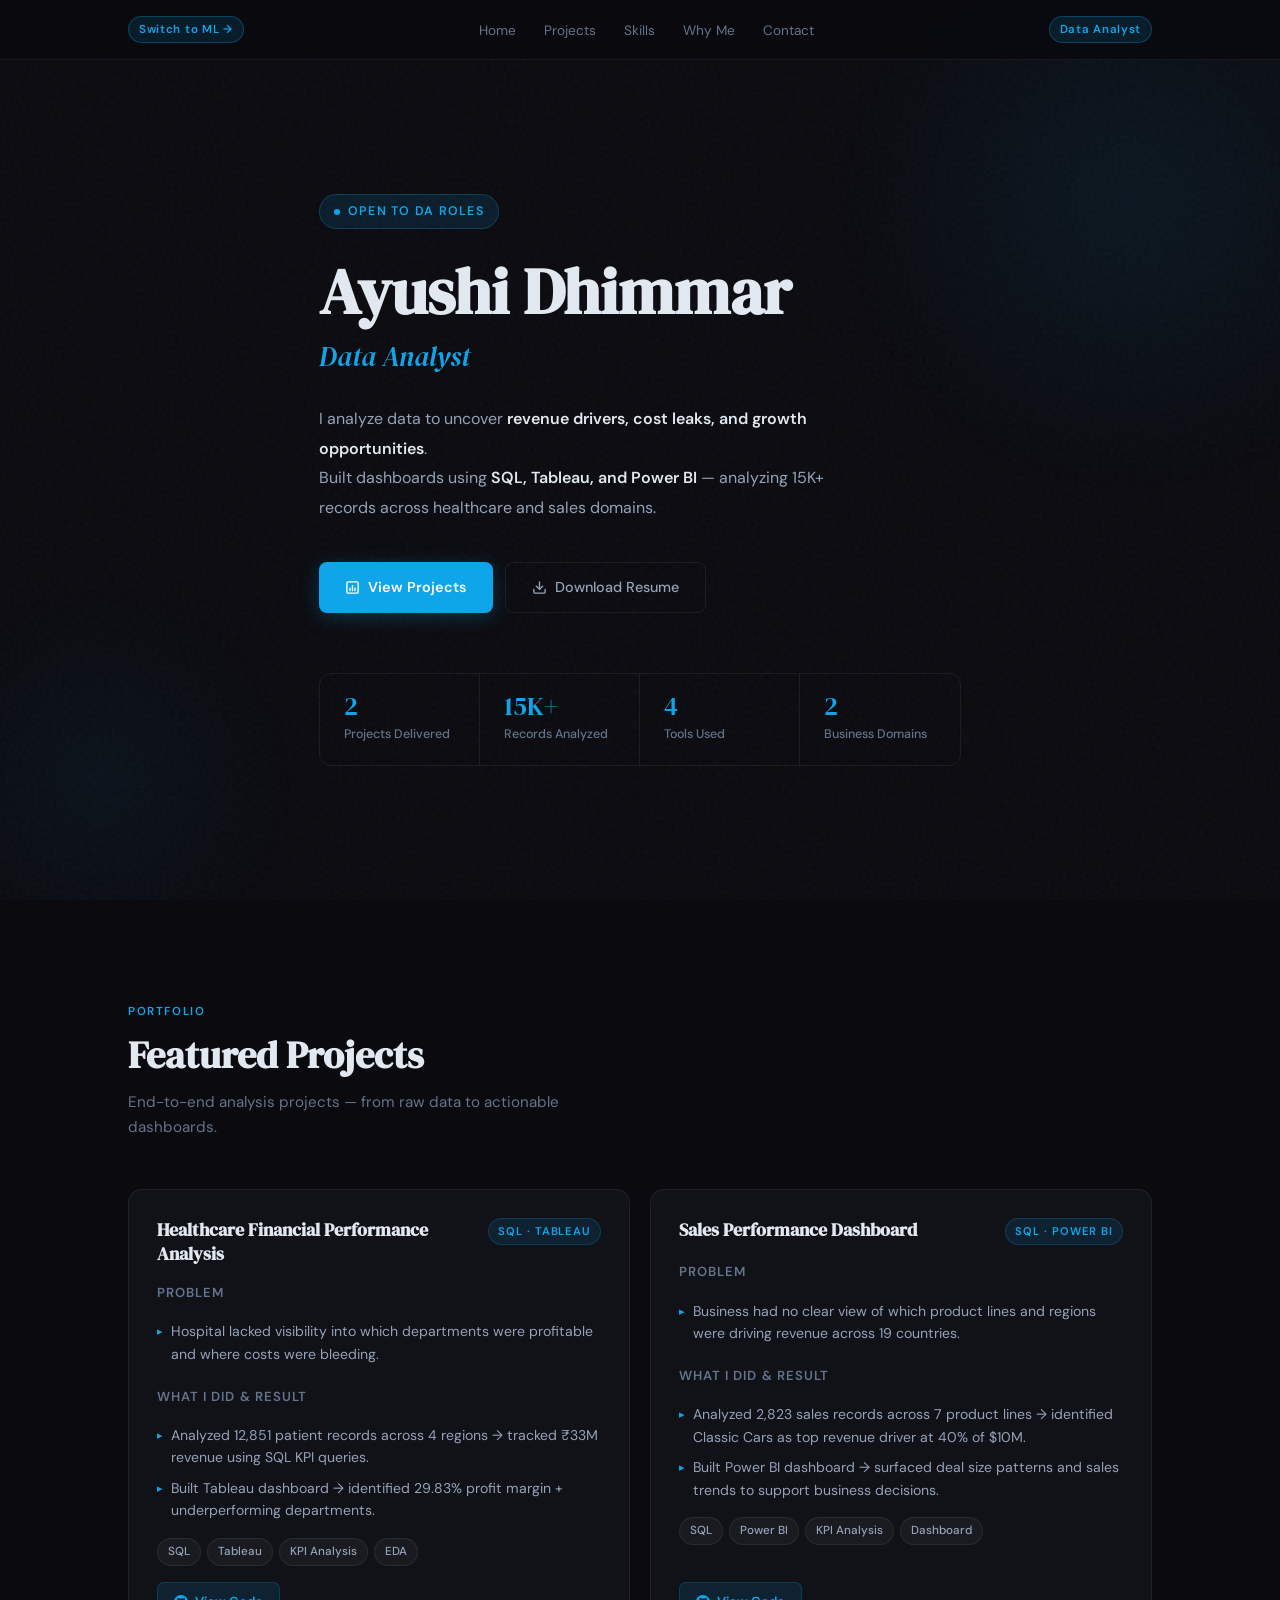
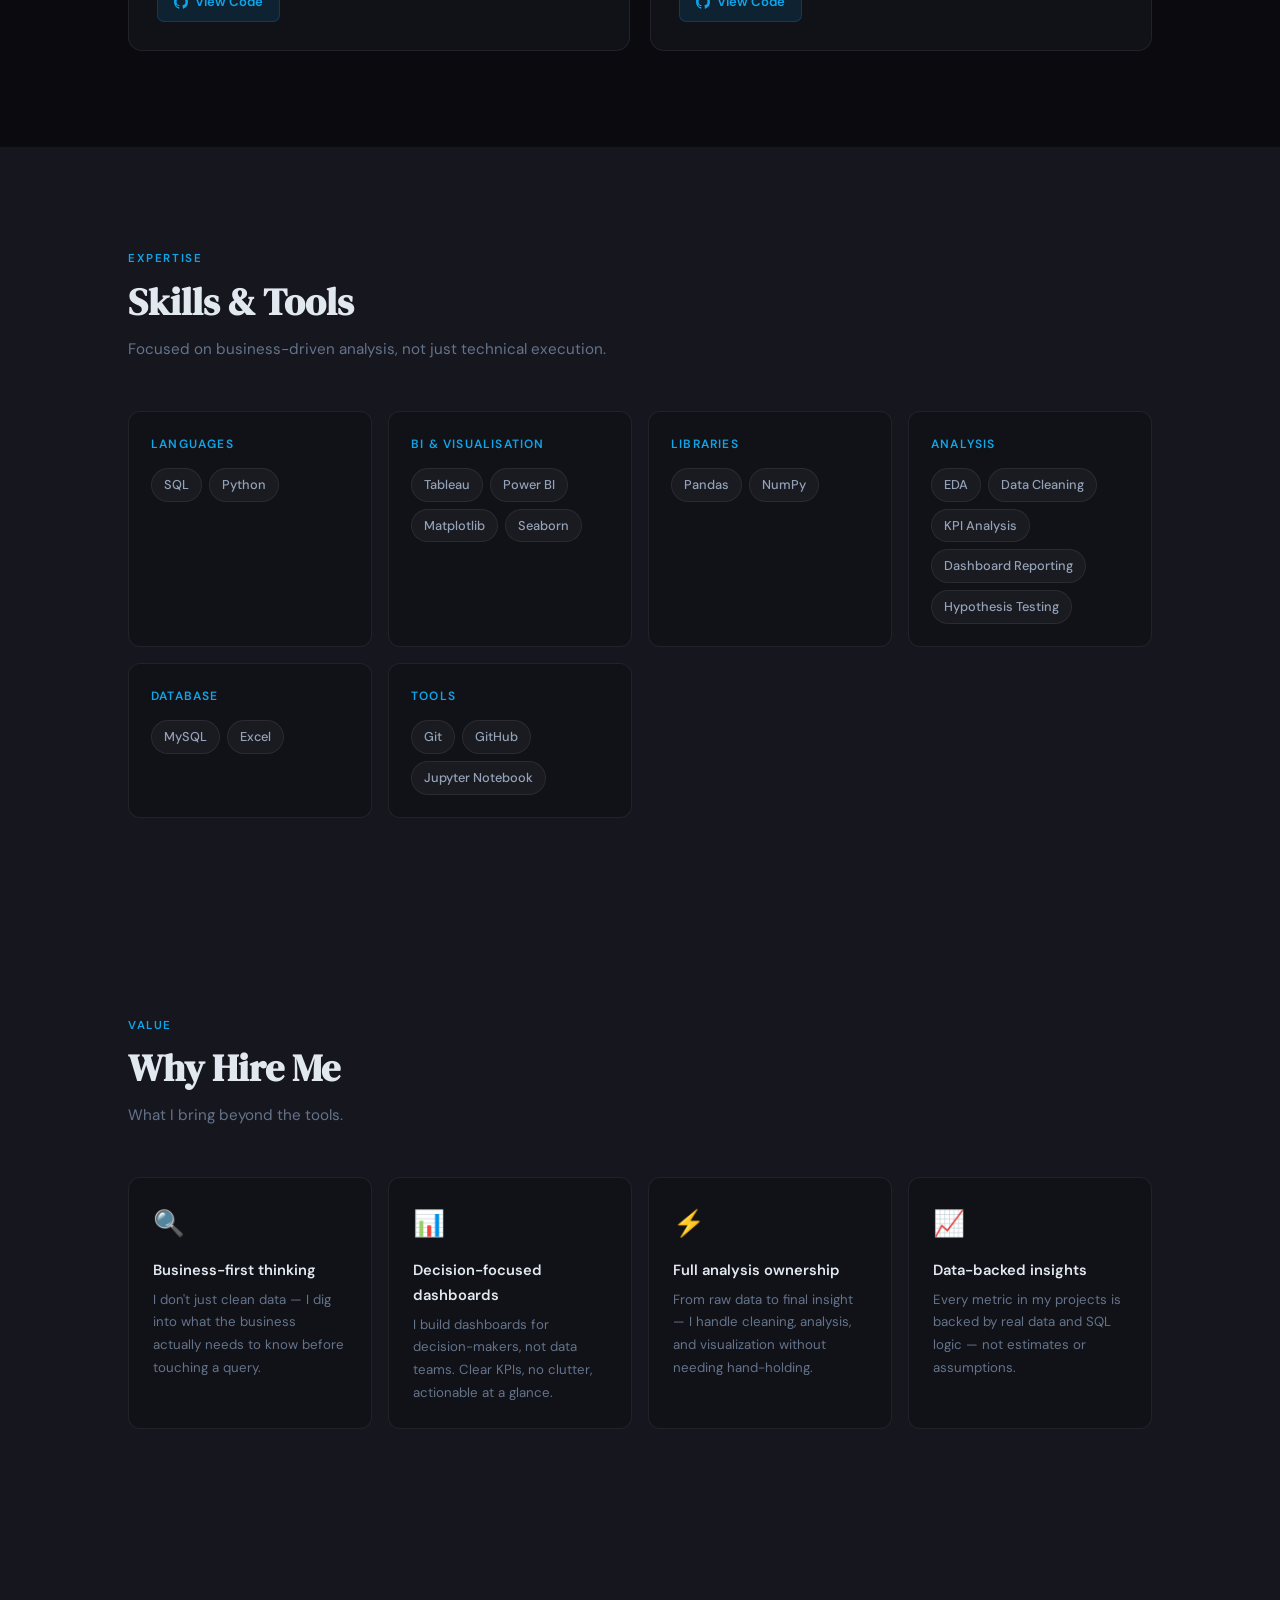
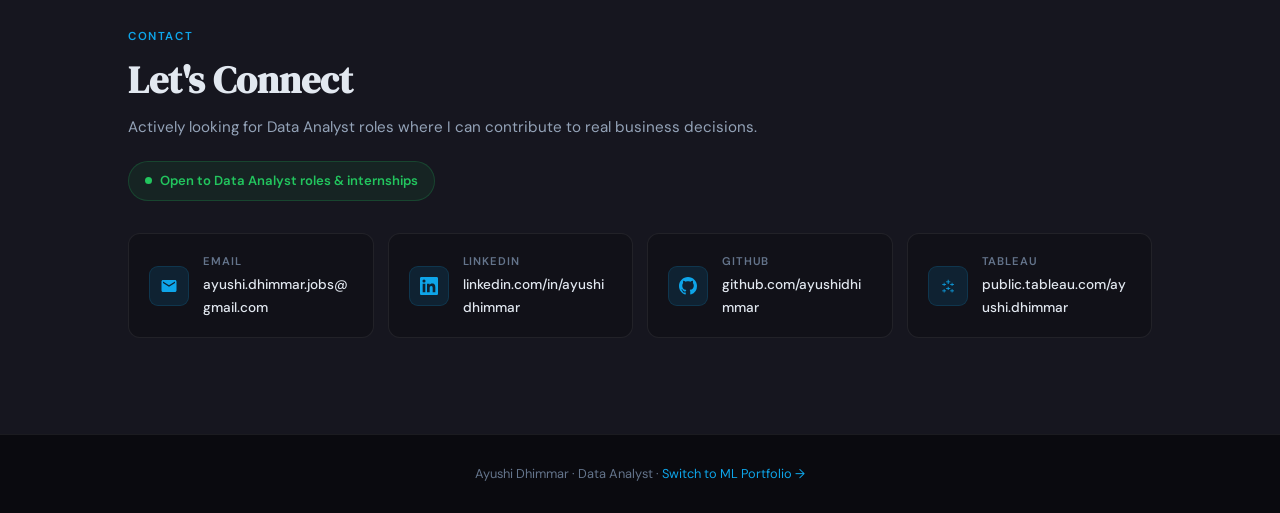
==== commit e33d6338: "update content, fix entry point, add project roadmap" ====
--- a/index.html
+++ b/index.html
@@ -2,337 +2,1038 @@
 <html lang="en">
 
 <head>
-  <meta charset="UTF-8" />
-  <meta name="viewport" content="width=device-width, initial-scale=1.0" />
-  <title>Ayushi Dhimmar</title>
-  <link rel="preconnect" href="https://fonts.googleapis.com" />
-  <link
-    href="https://fonts.googleapis.com/css2?family=DM+Serif+Display:ital@0;1&family=DM+Sans:wght@300;400;500;600&display=swap"
-    rel="stylesheet" />
-  <style>
-    *,
-    *::before,
-    *::after {
-      margin: 0;
-      padding: 0;
-      box-sizing: border-box;
-    }
-
-    :root {
-      --bg: #0a0a0f;
-      --surface: #111118;
-      --border: rgba(255, 255, 255, 0.07);
-      --text: #e2e8f0;
-      --muted: #64748b;
-      --da: #0ea5e9;
-      --da-glow: rgba(14, 165, 233, 0.15);
-      --ml: #7c3aed;
-      --ml-glow: rgba(124, 58, 237, 0.15);
-    }
-
-    html,
-    body {
-      height: 100%;
-      font-family: 'DM Sans', sans-serif;
-      background: var(--bg);
-      color: var(--text);
-      overflow: hidden;
-    }
-
-    /* ── Noise texture overlay ── */
-    body::before {
-      content: '';
-      position: fixed;
-      inset: 0;
-      background-image: url("data:image/svg+xml,%3Csvg viewBox='0 0 256 256' xmlns='http://www.w3.org/2000/svg'%3E%3Cfilter id='noise'%3E%3CfeTurbulence type='fractalNoise' baseFrequency='0.9' numOctaves='4' stitchTiles='stitch'/%3E%3C/filter%3E%3Crect width='100%25' height='100%25' filter='url(%23noise)' opacity='0.04'/%3E%3C/svg%3E");
-      pointer-events: none;
-      z-index: 0;
-    }
-
-    /* ── Layout ── */
-    .split {
-      display: flex;
-      height: 100vh;
-      position: relative;
-      z-index: 1;
-    }
-
-    .panel {
-      flex: 1;
-      display: flex;
-      flex-direction: column;
-      align-items: center;
-      justify-content: center;
-      gap: 32px;
-      padding: 48px 40px;
-      position: relative;
-      cursor: pointer;
-      transition: flex 0.6s cubic-bezier(0.4, 0, 0.2, 1);
-      text-decoration: none;
-      color: inherit;
-      overflow: hidden;
-    }
-
-    /* Divider line */
-    .split::after {
-      content: '';
-      position: absolute;
-      left: 50%;
-      top: 10%;
-      height: 80%;
-      width: 1px;
-      background: var(--border);
-      z-index: 2;
-      pointer-events: none;
-    }
-
-    /* Glow background per panel */
-    .panel--da::before {
-      content: '';
-      position: absolute;
-      width: 500px;
-      height: 500px;
-      border-radius: 50%;
-      background: var(--da-glow);
-      top: 50%;
-      left: 50%;
-      transform: translate(-50%, -50%);
-      filter: blur(80px);
-      opacity: 0;
-      transition: opacity 0.5s ease;
-      pointer-events: none;
-    }
-
-    .panel--ml::before {
-      content: '';
-      position: absolute;
-      width: 500px;
-      height: 500px;
-      border-radius: 50%;
-      background: var(--ml-glow);
-      top: 50%;
-      left: 50%;
-      transform: translate(-50%, -50%);
-      filter: blur(80px);
-      opacity: 0;
-      transition: opacity 0.5s ease;
-      pointer-events: none;
-    }
-
-    .panel--da:hover::before,
-    .panel--ml:hover::before {
-      opacity: 1;
-    }
-
-    /* ── Name at top center ── */
-    .name-bar {
-      position: absolute;
-      top: 36px;
-      left: 50%;
-      transform: translateX(-50%);
-      z-index: 3;
-      text-align: center;
-    }
-
-    .name-bar h1 {
-      font-family: 'DM Serif Display', serif;
-      font-size: 1.1rem;
-      font-weight: 400;
-      color: var(--muted);
-      letter-spacing: 0.12em;
-      text-transform: uppercase;
-      white-space: nowrap;
-    }
-
-    /* ── Panel content ── */
-    .panel-icon {
-      font-size: 2.8rem;
-      line-height: 1;
-      filter: grayscale(1) brightness(0.6);
-      transition: filter 0.4s ease, transform 0.4s ease;
-    }
-
-    .panel:hover .panel-icon {
-      filter: grayscale(0) brightness(1);
-      transform: scale(1.1);
-    }
-
-    .panel-role {
-      font-family: 'DM Serif Display', serif;
-      font-size: clamp(1.8rem, 3.5vw, 2.8rem);
-      font-weight: 400;
-      line-height: 1.2;
-      text-align: center;
-      color: #94a3b8;
-      transition: color 0.4s ease;
-    }
-
-    .panel--da:hover .panel-role {
-      color: var(--da);
-    }
-
-    .panel--ml:hover .panel-role {
-      color: var(--ml);
-    }
-
-    .panel-desc {
-      font-size: 0.88rem;
-      color: var(--muted);
-      text-align: center;
-      max-width: 240px;
-      line-height: 1.7;
-      transition: color 0.4s ease;
-    }
-
-    .panel:hover .panel-desc {
-      color: #94a3b8;
-    }
-
-    .panel-cta {
-      display: inline-flex;
-      align-items: center;
-      gap: 8px;
-      font-size: 0.82rem;
-      font-weight: 600;
-      letter-spacing: 0.08em;
-      text-transform: uppercase;
-      padding: 10px 22px;
-      border-radius: 8px;
-      border: 1px solid transparent;
-      opacity: 0;
-      transform: translateY(8px);
-      transition: opacity 0.3s ease, transform 0.3s ease, background 0.3s ease;
-    }
-
-    .panel:hover .panel-cta {
-      opacity: 1;
-      transform: translateY(0);
-    }
-
-    .panel--da .panel-cta {
-      color: var(--da);
-      border-color: rgba(14, 165, 233, 0.3);
-      background: rgba(14, 165, 233, 0.08);
-    }
-
-    .panel--ml .panel-cta {
-      color: var(--ml);
-      border-color: rgba(124, 58, 237, 0.3);
-      background: rgba(124, 58, 237, 0.08);
-    }
-
-    /* ── Bottom hint ── */
-    .hint {
-      position: absolute;
-      bottom: 28px;
-      left: 50%;
-      transform: translateX(-50%);
-      font-size: 0.75rem;
-      color: var(--muted);
-      letter-spacing: 0.06em;
-      z-index: 3;
-      white-space: nowrap;
-      animation: fadeup 1.2s ease 0.8s both;
-    }
-
-    @keyframes fadeup {
-      from {
-        opacity: 0;
-        transform: translateX(-50%) translateY(10px);
-      }
-
-      to {
-        opacity: 1;
-        transform: translateX(-50%) translateY(0);
-      }
-    }
-
-    /* ── Mobile ── */
-    @media (max-width: 640px) {
-
-      html,
-      body {
-        overflow: auto;
-      }
-
-      .split {
-        flex-direction: column;
-        height: auto;
-        min-height: 100vh;
-      }
-
-      .split::after {
-        top: 50%;
-        left: 10%;
-        width: 80%;
-        height: 1px;
-      }
-
-      .panel {
-        min-height: 50vh;
-        padding: 60px 32px;
-      }
-
-      .panel-cta {
-        opacity: 1;
-        transform: translateY(0);
-      }
-
-      .name-bar {
-        top: 20px;
-      }
-
-      .name-bar h1 {
-        font-size: 0.85rem;
-      }
-
-      .hint {
-        display: none;
-      }
-    }
-  </style>
+    <meta charset="UTF-8" />
+    <meta name="viewport" content="width=device-width, initial-scale=1.0" />
+    <title>Ayushi Dhimmar — Data Analyst</title>
+    <link rel="preconnect" href="https://fonts.googleapis.com" />
+    <link
+        href="https://fonts.googleapis.com/css2?family=DM+Serif+Display:ital@0;1&family=DM+Sans:wght@300;400;500;600&display=swap"
+        rel="stylesheet" />
+    <style>
+        *,
+        *::before,
+        *::after {
+            margin: 0;
+            padding: 0;
+            box-sizing: border-box;
+        }
+
+        :root {
+            --bg: #0a0a0f;
+            --surface: #111118;
+            --surface2: #16161f;
+            --border: rgba(255, 255, 255, 0.07);
+            --border-hover: rgba(14, 165, 233, 0.3);
+            --text: #e2e8f0;
+            --muted: #64748b;
+            --soft: #94a3b8;
+            --accent: #0ea5e9;
+            --accent-glow: rgba(14, 165, 233, 0.12);
+            --accent-dark: #0284c7;
+        }
+
+        html {
+            scroll-behavior: smooth;
+        }
+
+        body {
+            font-family: 'DM Sans', sans-serif;
+            background: var(--bg);
+            color: var(--text);
+            line-height: 1.7;
+        }
+
+        a {
+            text-decoration: none;
+            color: inherit;
+        }
+
+        .container {
+            max-width: 1080px;
+            margin: 0 auto;
+            padding: 0 28px;
+        }
+
+        /* ── Noise overlay ── */
+        body::before {
+            content: '';
+            position: fixed;
+            inset: 0;
+            background-image: url("data:image/svg+xml,%3Csvg viewBox='0 0 256 256' xmlns='http://www.w3.org/2000/svg'%3E%3Cfilter id='noise'%3E%3CfeTurbulence type='fractalNoise' baseFrequency='0.9' numOctaves='4' stitchTiles='stitch'/%3E%3C/filter%3E%3Crect width='100%25' height='100%25' filter='url(%23noise)' opacity='0.04'/%3E%3C/svg%3E");
+            pointer-events: none;
+            z-index: 0;
+        }
+
+        /* ── Navbar ── */
+        .navbar {
+            position: fixed;
+            top: 0;
+            left: 0;
+            right: 0;
+            z-index: 100;
+            height: 60px;
+            display: flex;
+            align-items: center;
+            background: rgba(10, 10, 15, 0.85);
+            backdrop-filter: blur(12px);
+            border-bottom: 1px solid var(--border);
+        }
+
+        .navbar .container {
+            display: flex;
+            align-items: center;
+            justify-content: space-between;
+            width: 100%;
+        }
+
+        .nav-back {
+            display: inline-flex;
+            align-items: center;
+            gap: 6px;
+            font-size: 0.82rem;
+            color: var(--muted);
+            transition: color 0.3s;
+        }
+
+        .nav-back:hover {
+            color: var(--accent);
+        }
+
+        .nav-links {
+            display: flex;
+            align-items: center;
+            gap: 4px;
+            list-style: none;
+        }
+
+        .nav-links a {
+            font-size: 0.85rem;
+            color: var(--muted);
+            padding: 6px 12px;
+            border-radius: 6px;
+            transition: color 0.3s, background 0.3s;
+        }
+
+        .nav-links a:hover {
+            color: var(--accent);
+            background: var(--accent-glow);
+        }
+
+        .nav-badge {
+            font-size: 0.72rem;
+            font-weight: 600;
+            color: var(--accent);
+            border: 1px solid rgba(14, 165, 233, 0.3);
+            background: var(--accent-glow);
+            padding: 3px 10px;
+            border-radius: 100px;
+            letter-spacing: 0.06em;
+        }
+
+        /* ── Hero ── */
+        #home {
+            min-height: 100vh;
+            display: flex;
+            align-items: center;
+            padding-top: 60px;
+            position: relative;
+            overflow: hidden;
+        }
+
+        /* Glow blobs */
+        #home::before {
+            content: '';
+            position: absolute;
+            width: 600px;
+            height: 600px;
+            border-radius: 50%;
+            background: radial-gradient(circle, rgba(14, 165, 233, 0.08) 0%, transparent 70%);
+            top: -100px;
+            right: -150px;
+            pointer-events: none;
+        }
+
+        #home::after {
+            content: '';
+            position: absolute;
+            width: 400px;
+            height: 400px;
+            border-radius: 50%;
+            background: radial-gradient(circle, rgba(14, 165, 233, 0.05) 0%, transparent 70%);
+            bottom: -80px;
+            left: -100px;
+            pointer-events: none;
+        }
+
+        .hero-content {
+            position: relative;
+            z-index: 1;
+            padding: 80px 0;
+            max-width: 700px;
+        }
+
+        .hero-badge {
+            display: inline-flex;
+            align-items: center;
+            gap: 8px;
+            font-size: 0.78rem;
+            font-weight: 600;
+            letter-spacing: 0.1em;
+            text-transform: uppercase;
+            color: var(--accent);
+            border: 1px solid rgba(14, 165, 233, 0.25);
+            background: var(--accent-glow);
+            padding: 6px 14px;
+            border-radius: 100px;
+            margin-bottom: 28px;
+        }
+
+        .hero-badge span {
+            width: 6px;
+            height: 6px;
+            border-radius: 50%;
+            background: var(--accent);
+            animation: pulse 2s infinite;
+        }
+
+        @keyframes pulse {
+
+            0%,
+            100% {
+                opacity: 1;
+                transform: scale(1);
+            }
+
+            50% {
+                opacity: 0.4;
+                transform: scale(0.7);
+            }
+        }
+
+        .hero-name {
+            font-family: 'DM Serif Display', serif;
+            font-size: clamp(2.6rem, 5.5vw, 4rem);
+            line-height: 1.1;
+            color: var(--text);
+            margin-bottom: 6px;
+        }
+
+        .hero-title {
+            font-family: 'DM Serif Display', serif;
+            font-size: clamp(1.2rem, 2.5vw, 1.7rem);
+            font-style: italic;
+            color: var(--accent);
+            margin-bottom: 24px;
+        }
+
+        .hero-intro {
+            font-size: 1rem;
+            color: var(--soft);
+            max-width: 540px;
+            margin-bottom: 40px;
+            line-height: 1.85;
+        }
+
+        .hero-intro strong {
+            color: var(--text);
+            font-weight: 600;
+        }
+
+        .hero-buttons {
+            display: flex;
+            flex-wrap: wrap;
+            gap: 12px;
+        }
+
+        .btn-primary {
+            display: inline-flex;
+            align-items: center;
+            gap: 8px;
+            background: var(--accent);
+            color: #fff;
+            font-size: 0.9rem;
+            font-weight: 600;
+            padding: 12px 26px;
+            border-radius: 8px;
+            transition: background 0.3s, transform 0.3s, box-shadow 0.3s;
+            box-shadow: 0 4px 20px rgba(14, 165, 233, 0.25);
+        }
+
+        .btn-primary:hover {
+            background: var(--accent-dark);
+            transform: translateY(-2px);
+            box-shadow: 0 8px 28px rgba(14, 165, 233, 0.35);
+        }
+
+        .btn-outline {
+            display: inline-flex;
+            align-items: center;
+            gap: 8px;
+            background: transparent;
+            color: var(--soft);
+            font-size: 0.9rem;
+            font-weight: 500;
+            padding: 12px 26px;
+            border-radius: 8px;
+            border: 1px solid var(--border);
+            transition: border-color 0.3s, color 0.3s, transform 0.3s;
+        }
+
+        .btn-outline:hover {
+            border-color: var(--accent);
+            color: var(--accent);
+            transform: translateY(-2px);
+        }
+
+        /* ── Proof Strip ── */
+        .proof-strip {
+            display: flex;
+            flex-wrap: wrap;
+            gap: 0;
+            border: 1px solid var(--border);
+            border-radius: 12px;
+            overflow: hidden;
+            margin-top: 60px;
+        }
+
+        .proof-item {
+            flex: 1;
+            min-width: 160px;
+            padding: 20px 24px;
+            border-right: 1px solid var(--border);
+            transition: background 0.3s;
+        }
+
+        .proof-item:last-child {
+            border-right: none;
+        }
+
+        .proof-item:hover {
+            background: var(--surface);
+        }
+
+        .proof-number {
+            font-family: 'DM Serif Display', serif;
+            font-size: 1.6rem;
+            color: var(--accent);
+            line-height: 1;
+            margin-bottom: 4px;
+        }
+
+        .proof-label {
+            font-size: 0.78rem;
+            color: var(--muted);
+            font-weight: 500;
+        }
+
+        /* ── Section base ── */
+        .section {
+            padding: 96px 0;
+            position: relative;
+            z-index: 1;
+        }
+
+        .section-label {
+            display: inline-block;
+            font-size: 0.72rem;
+            font-weight: 600;
+            letter-spacing: 0.14em;
+            text-transform: uppercase;
+            color: var(--accent);
+            margin-bottom: 10px;
+        }
+
+        .section-title {
+            font-family: 'DM Serif Display', serif;
+            font-size: clamp(1.8rem, 3.5vw, 2.4rem);
+            color: var(--text);
+            margin-bottom: 12px;
+            line-height: 1.2;
+        }
+
+        .section-sub {
+            font-size: 0.95rem;
+            color: var(--muted);
+            max-width: 500px;
+            margin-bottom: 48px;
+        }
+
+        /* ── Projects ── */
+        .projects-grid {
+            display: grid;
+            grid-template-columns: repeat(auto-fill, minmax(340px, 1fr));
+            gap: 20px;
+        }
+
+        .project-card {
+            background: var(--surface);
+            border: 1px solid var(--border);
+            border-radius: 14px;
+            padding: 28px;
+            display: flex;
+            flex-direction: column;
+            gap: 16px;
+            transition: border-color 0.3s, transform 0.3s, box-shadow 0.3s;
+        }
+
+        .project-card:hover {
+            border-color: var(--border-hover);
+            transform: translateY(-4px);
+            box-shadow: 0 12px 40px rgba(14, 165, 233, 0.1);
+        }
+
+        .card-header {
+            display: flex;
+            align-items: flex-start;
+            justify-content: space-between;
+            gap: 12px;
+        }
+
+        .card-title {
+            font-family: 'DM Serif Display', serif;
+            font-size: 1.15rem;
+            color: var(--text);
+            line-height: 1.3;
+        }
+
+        .card-type {
+            font-size: 0.7rem;
+            font-weight: 600;
+            letter-spacing: 0.08em;
+            text-transform: uppercase;
+            color: var(--accent);
+            background: var(--accent-glow);
+            border: 1px solid rgba(14, 165, 233, 0.2);
+            padding: 3px 9px;
+            border-radius: 100px;
+            white-space: nowrap;
+            flex-shrink: 0;
+        }
+
+        .card-problem {
+            font-size: 0.82rem;
+            font-weight: 600;
+            color: var(--muted);
+            text-transform: uppercase;
+            letter-spacing: 0.08em;
+        }
+
+        .card-row {
+            display: flex;
+            flex-direction: column;
+            gap: 8px;
+        }
+
+        .card-row-item {
+            font-size: 0.88rem;
+            color: var(--soft);
+            line-height: 1.6;
+            padding-left: 14px;
+            position: relative;
+        }
+
+        .card-row-item::before {
+            content: '▸';
+            position: absolute;
+            left: 0;
+            color: var(--accent);
+            font-size: 0.7rem;
+            top: 3px;
+        }
+
+        .card-tools {
+            display: flex;
+            flex-wrap: wrap;
+            gap: 6px;
+        }
+
+        .tag {
+            font-size: 0.73rem;
+            font-weight: 500;
+            color: var(--soft);
+            background: rgba(255, 255, 255, 0.04);
+            border: 1px solid var(--border);
+            padding: 3px 10px;
+            border-radius: 100px;
+        }
+
+        .card-btn {
+            display: inline-flex;
+            align-items: center;
+            gap: 7px;
+            font-size: 0.82rem;
+            font-weight: 600;
+            color: var(--accent);
+            border: 1px solid rgba(14, 165, 233, 0.2);
+            background: var(--accent-glow);
+            padding: 8px 16px;
+            border-radius: 7px;
+            margin-top: auto;
+            width: fit-content;
+            transition: background 0.3s, color 0.3s, border-color 0.3s;
+        }
+
+        .card-btn:hover {
+            background: var(--accent);
+            color: #fff;
+            border-color: var(--accent);
+        }
+
+        /* ── Skills ── */
+        .skills-grid {
+            display: grid;
+            grid-template-columns: repeat(auto-fill, minmax(240px, 1fr));
+            gap: 16px;
+        }
+
+        .skill-group {
+            background: var(--surface);
+            border: 1px solid var(--border);
+            border-radius: 12px;
+            padding: 22px;
+            transition: border-color 0.3s;
+        }
+
+        .skill-group:hover {
+            border-color: rgba(14, 165, 233, 0.2);
+        }
+
+        .skill-group-title {
+            font-size: 0.75rem;
+            font-weight: 600;
+            letter-spacing: 0.1em;
+            text-transform: uppercase;
+            color: var(--accent);
+            margin-bottom: 14px;
+        }
+
+        .skill-pills {
+            display: flex;
+            flex-wrap: wrap;
+            gap: 7px;
+        }
+
+        .pill {
+            font-size: 0.8rem;
+            font-weight: 500;
+            color: var(--soft);
+            background: rgba(255, 255, 255, 0.04);
+            border: 1px solid var(--border);
+            padding: 5px 12px;
+            border-radius: 100px;
+            transition: background 0.3s, color 0.3s, border-color 0.3s;
+        }
+
+        .pill:hover {
+            background: var(--accent-glow);
+            color: var(--accent);
+            border-color: rgba(14, 165, 233, 0.3);
+        }
+
+        /* ── Why Hire Me ── */
+        #why {
+            background: var(--surface2);
+        }
+
+        .why-grid {
+            display: grid;
+            grid-template-columns: repeat(auto-fill, minmax(240px, 1fr));
+            gap: 16px;
+        }
+
+        .why-card {
+            background: var(--surface);
+            border: 1px solid var(--border);
+            border-radius: 12px;
+            padding: 24px;
+            transition: border-color 0.3s, transform 0.3s;
+        }
+
+        .why-card:hover {
+            border-color: rgba(14, 165, 233, 0.25);
+            transform: translateY(-3px);
+        }
+
+        .why-icon {
+            font-size: 1.6rem;
+            margin-bottom: 12px;
+        }
+
+        .why-heading {
+            font-size: 0.92rem;
+            font-weight: 600;
+            color: var(--text);
+            margin-bottom: 6px;
+        }
+
+        .why-desc {
+            font-size: 0.83rem;
+            color: var(--muted);
+            line-height: 1.7;
+        }
+
+        /* ── Contact ── */
+        .contact-grid {
+            display: grid;
+            grid-template-columns: repeat(auto-fill, minmax(220px, 1fr));
+            gap: 14px;
+        }
+
+        .contact-card {
+            display: flex;
+            align-items: center;
+            gap: 14px;
+            background: var(--surface);
+            border: 1px solid var(--border);
+            border-radius: 12px;
+            padding: 18px 20px;
+            transition: border-color 0.3s, transform 0.3s;
+        }
+
+        .contact-card:hover {
+            border-color: rgba(14, 165, 233, 0.3);
+            transform: translateY(-3px);
+        }
+
+        .contact-icon {
+            width: 40px;
+            height: 40px;
+            border-radius: 9px;
+            background: var(--accent-glow);
+            border: 1px solid rgba(14, 165, 233, 0.15);
+            display: flex;
+            align-items: center;
+            justify-content: center;
+            flex-shrink: 0;
+        }
+
+        .contact-icon svg {
+            width: 18px;
+            height: 18px;
+            fill: var(--accent);
+        }
+
+        .contact-label {
+            font-size: 0.7rem;
+            font-weight: 600;
+            color: var(--muted);
+            text-transform: uppercase;
+            letter-spacing: 0.08em;
+            margin-bottom: 2px;
+        }
+
+        .contact-value {
+            font-size: 0.85rem;
+            font-weight: 500;
+            color: var(--text);
+            word-break: break-all;
+        }
+
+        .open-badge {
+            display: inline-flex;
+            align-items: center;
+            gap: 8px;
+            font-size: 0.82rem;
+            font-weight: 600;
+            color: #22c55e;
+            background: rgba(34, 197, 94, 0.08);
+            border: 1px solid rgba(34, 197, 94, 0.2);
+            padding: 8px 16px;
+            border-radius: 100px;
+            margin-bottom: 32px;
+        }
+
+        .open-badge span {
+            width: 7px;
+            height: 7px;
+            border-radius: 50%;
+            background: #22c55e;
+            animation: pulse 2s infinite;
+        }
+
+        /* ── Footer ── */
+        .footer {
+            border-top: 1px solid var(--border);
+            padding: 28px 0;
+            text-align: center;
+        }
+
+        .footer p {
+            font-size: 0.8rem;
+            color: var(--muted);
+        }
+
+        .footer a {
+            color: var(--accent);
+            transition: opacity 0.3s;
+        }
+
+        .footer a:hover {
+            opacity: 0.7;
+        }
+
+        /* ── Fade-in ── */
+        .fade-in {
+            opacity: 0;
+            transform: translateY(24px);
+            transition: opacity 0.6s ease, transform 0.6s ease;
+        }
+
+        .fade-in.visible {
+            opacity: 1;
+            transform: translateY(0);
+        }
+
+        /* ── Mobile ── */
+        @media (max-width: 640px) {
+            .proof-strip {
+                flex-direction: column;
+            }
+
+            .proof-item {
+                border-right: none;
+                border-bottom: 1px solid var(--border);
+            }
+
+            .proof-item:last-child {
+                border-bottom: none;
+            }
+
+            .hero-buttons {
+                flex-direction: column;
+            }
+
+            .btn-primary,
+            .btn-outline {
+                justify-content: center;
+            }
+
+            .nav-links {
+                display: none;
+            }
+        }
+    </style>
 </head>
 
 <body>
 
-  <!-- Name at top -->
-  <div class="name-bar">
-    <h1>Ayushi Dhimmar</h1>
-  </div>
-
-  <div class="split">
-
-    <!-- DA Panel -->
-    <a href="da.html" class="panel panel--da">
-      <div class="panel-icon">📊</div>
-      <h2 class="panel-role">Data Analyst</h2>
-      <p class="panel-desc">SQL · Tableau · Power BI · Python · EDA · Dashboards</p>
-      <span class="panel-cta">
-        View Portfolio
-        <svg width="14" height="14" viewBox="0 0 24 24" fill="none" stroke="currentColor" stroke-width="2.5"
-          stroke-linecap="round" stroke-linejoin="round">
-          <path d="M5 12h14M12 5l7 7-7 7" />
-        </svg>
-      </span>
-    </a>
-
-    <!-- ML Panel -->
-    <a href="ml.html" class="panel panel--ml">
-      <div class="panel-icon">🤖</div>
-      <h2 class="panel-role">ML Engineer</h2>
-      <p class="panel-desc">Python · Scikit-learn · Regression · Clustering · Model Evaluation</p>
-      <span class="panel-cta">
-        View Portfolio
-        <svg width="14" height="14" viewBox="0 0 24 24" fill="none" stroke="currentColor" stroke-width="2.5"
-          stroke-linecap="round" stroke-linejoin="round">
-          <path d="M5 12h14M12 5l7 7-7 7" />
-        </svg>
-      </span>
-    </a>
-
-  </div>
-
-  <p class="hint">Choose your path</p>
+    <!-- ── Navbar ── -->
+    <nav class="navbar">
+        <div class="container">
+            <a href="ml.html" class="nav-badge" style="text-decoration:none;">
+                Switch to ML →
+            </a>
+            <ul class="nav-links">
+                <li><a href="#home">Home</a></li>
+                <li><a href="#projects">Projects</a></li>
+                <li><a href="#skills">Skills</a></li>
+                <li><a href="#why">Why Me</a></li>
+                <li><a href="#contact">Contact</a></li>
+            </ul>
+            <span class="nav-badge">Data Analyst</span>
+        </div>
+    </nav>
+
+    <!-- ── Hero ── -->
+    <section id="home">
+        <div class="container">
+            <div class="hero-content">
+
+                <div class="hero-badge">
+                    <span></span>
+                    Open to DA Roles
+                </div>
+
+                <h1 class="hero-name">Ayushi Dhimmar</h1>
+                <p class="hero-title">Data Analyst</p>
+
+                <p class="hero-intro">
+                    I analyze data to uncover <strong>revenue drivers, cost leaks, and growth
+                        opportunities</strong>.<br />
+                    Built dashboards using <strong>SQL, Tableau, and Power BI</strong> — analyzing 15K+ records across
+                    healthcare and sales domains.</p>
+
+                <div class="hero-buttons">
+                    <a href="#projects" class="btn-primary">
+                        <svg width="15" height="15" viewBox="0 0 24 24" fill="none" stroke="currentColor"
+                            stroke-width="2.2" stroke-linecap="round" stroke-linejoin="round">
+                            <rect x="3" y="3" width="18" height="18" rx="2" />
+                            <path d="M8 17V13M12 17V9M16 17V13" />
+                        </svg>
+                        View Projects
+                    </a>
+                    <a href="https://docs.google.com/document/d/1x2hQRoaMSvmZDskrw3j91IyN4JPihmLFWnoII8SMVPA/export?format=pdf"
+                        target="_blank" class="btn-outline">
+                        <svg width="15" height="15" viewBox="0 0 24 24" fill="none" stroke="currentColor"
+                            stroke-width="2.2" stroke-linecap="round" stroke-linejoin="round">
+                            <path d="M21 15v4a2 2 0 0 1-2 2H5a2 2 0 0 1-2-2v-4" />
+                            <polyline points="7 10 12 15 17 10" />
+                            <line x1="12" y1="15" x2="12" y2="3" />
+                        </svg>
+                        Download Resume
+                    </a>
+                </div>
+
+                <!-- Proof Strip -->
+                <div class="proof-strip">
+                    <div class="proof-item">
+                        <div class="proof-number">2</div>
+                        <div class="proof-label">Projects Delivered</div>
+                    </div>
+                    <div class="proof-item">
+                        <div class="proof-number">15K+</div>
+                        <div class="proof-label">Records Analyzed</div>
+                    </div>
+                    <div class="proof-item">
+                        <div class="proof-number">4</div>
+                        <div class="proof-label">Tools Used</div>
+                    </div>
+                    <div class="proof-item">
+                        <div class="proof-number">2</div>
+                        <div class="proof-label">Business Domains</div>
+                    </div>
+                </div>
+
+            </div>
+        </div>
+    </section>
+
+    <!-- ── Projects ── -->
+    <section id="projects" class="section">
+        <div class="container">
+            <div class="fade-in">
+                <span class="section-label">Portfolio</span>
+                <h2 class="section-title">Featured Projects</h2>
+                <p class="section-sub">End-to-end analysis projects — from raw data to actionable dashboards.</p>
+            </div>
+
+            <div class="projects-grid" id="projects-grid"></div>
+        </div>
+
+    </section>
+
+    <!-- ── Skills ── -->
+    <section id="skills" class="section" style="background: var(--surface2);">
+        <div class="container">
+            <div class="fade-in">
+                <span class="section-label">Expertise</span>
+                <h2 class="section-title">Skills & Tools</h2>
+                <p class="section-sub">Focused on business-driven analysis, not just technical execution.</p>
+            </div>
+
+            <div class="skills-grid">
+                <div class="skill-group fade-in">
+                    <div class="skill-group-title">Languages</div>
+                    <div class="skill-pills">
+                        <span class="pill">SQL</span>
+                        <span class="pill">Python</span>
+                    </div>
+                </div>
+                <div class="skill-group fade-in">
+                    <div class="skill-group-title">BI & Visualisation</div>
+                    <div class="skill-pills">
+                        <span class="pill">Tableau</span>
+                        <span class="pill">Power BI</span>
+                        <span class="pill">Matplotlib</span>
+                        <span class="pill">Seaborn</span>
+                    </div>
+                </div>
+                <div class="skill-group fade-in">
+                    <div class="skill-group-title">Libraries</div>
+                    <div class="skill-pills">
+                        <span class="pill">Pandas</span>
+                        <span class="pill">NumPy</span>
+                    </div>
+                </div>
+                <div class="skill-group fade-in">
+                    <div class="skill-group-title">Analysis</div>
+                    <div class="skill-pills">
+                        <span class="pill">EDA</span>
+                        <span class="pill">Data Cleaning</span>
+                        <span class="pill">KPI Analysis</span>
+                        <span class="pill">Dashboard Reporting</span>
+                        <span class="pill">Hypothesis Testing</span>
+                    </div>
+                </div>
+                <div class="skill-group fade-in">
+                    <div class="skill-group-title">Database</div>
+                    <div class="skill-pills">
+                        <span class="pill">MySQL</span>
+                        <span class="pill">Excel</span>
+                    </div>
+                </div>
+                <div class="skill-group fade-in">
+                    <div class="skill-group-title">Tools</div>
+                    <div class="skill-pills">
+                        <span class="pill">Git</span>
+                        <span class="pill">GitHub</span>
+                        <span class="pill">Jupyter Notebook</span>
+                    </div>
+                </div>
+            </div>
+        </div>
+    </section>
+
+    <!-- ── Why Hire Me ── -->
+    <section id="why" class="section">
+        <div class="container">
+            <div class="fade-in">
+                <span class="section-label">Value</span>
+                <h2 class="section-title">Why Hire Me</h2>
+                <p class="section-sub">What I bring beyond the tools.</p>
+            </div>
+
+            <div class="why-grid">
+                <div class="why-card fade-in">
+                    <div class="why-icon">🔍</div>
+                    <div class="why-heading">Business-first thinking</div>
+                    <div class="why-desc">I don't just clean data — I dig into what the business actually needs to know
+                        before touching a query.</div>
+                </div>
+                <div class="why-card fade-in">
+                    <div class="why-icon">📊</div>
+                    <div class="why-heading">Decision-focused dashboards</div>
+                    <div class="why-desc">I build dashboards for decision-makers, not data teams. Clear KPIs, no
+                        clutter, actionable at a glance.</div>
+                </div>
+                <div class="why-card fade-in">
+                    <div class="why-icon">⚡</div>
+                    <div class="why-heading">Full analysis ownership</div>
+                    <div class="why-desc">From raw data to final insight — I handle cleaning, analysis, and
+                        visualization without needing hand-holding.</div>
+                </div>
+                <div class="why-card fade-in">
+                    <div class="why-icon">📈</div>
+                    <div class="why-heading">Data-backed insights</div>
+                    <div class="why-desc">Every metric in my projects is backed by real data and SQL logic — not
+                        estimates or assumptions.</div>
+                </div>
+            </div>
+        </div>
+    </section>
+
+    <!-- ── Contact ── -->
+    <section id="contact" class="section" style="background: var(--surface2);">
+        <div class="container">
+            <div class="fade-in">
+                <span class="section-label">Contact</span>
+                <h2 class="section-title">Let's Connect</h2>
+                <p style="color:#94a3b8; font-size:0.95rem; margin-bottom:20px;">Actively looking for Data Analyst roles
+                    where I can contribute to real business decisions.</p>
+                <div class="open-badge">
+                    <span></span>
+                    Open to Data Analyst roles & internships
+                </div>
+            </div>
+
+            <div class="contact-grid">
+                <a href="mailto:ayushi.dhimmar.jobs@gmail.com" class="contact-card">
+                    <div class="contact-icon">
+                        <svg viewBox="0 0 24 24">
+                            <path
+                                d="M20 4H4c-1.1 0-2 .9-2 2v12c0 1.1.9 2 2 2h16c1.1 0 2-.9 2-2V6c0-1.1-.9-2-2-2zm0 4l-8 5-8-5V6l8 5 8-5v2z" />
+                        </svg>
+                    </div>
+                    <div>
+                        <div class="contact-label">Email</div>
+                        <div class="contact-value">ayushi.dhimmar.jobs@gmail.com</div>
+                    </div>
+                </a>
+                <a href="https://www.linkedin.com/in/ayushi-dhimmar/" target="_blank" rel="noopener noreferrer"
+                    class="contact-card">
+                    <div class="contact-icon">
+                        <svg viewBox="0 0 24 24">
+                            <path
+                                d="M20.447 20.452h-3.554v-5.569c0-1.328-.027-3.037-1.852-3.037-1.853 0-2.136 1.445-2.136 2.939v5.667H9.351V9h3.414v1.561h.046c.477-.9 1.637-1.85 3.37-1.85 3.601 0 4.267 2.37 4.267 5.455v6.286zM5.337 7.433a2.062 2.062 0 0 1-2.063-2.065 2.064 2.064 0 1 1 2.063 2.065zm1.782 13.019H3.555V9h3.564v11.452zM22.225 0H1.771C.792 0 0 .774 0 1.729v20.542C0 23.227.792 24 1.771 24h20.451C23.2 24 24 23.227 24 22.271V1.729C24 .774 23.2 0 22.222 0h.003z" />
+                        </svg>
+                    </div>
+                    <div>
+                        <div class="contact-label">LinkedIn</div>
+                        <div class="contact-value">linkedin.com/in/ayushidhimmar</div>
+                    </div>
+                </a>
+                <a href="https://github.com/AyushiDhimmar" target="_blank" rel="noopener noreferrer"
+                    class="contact-card">
+                    <div class="contact-icon">
+                        <svg viewBox="0 0 24 24">
+                            <path
+                                d="M12 0C5.37 0 0 5.37 0 12c0 5.31 3.435 9.795 8.205 11.385.6.105.825-.255.825-.57 0-.285-.015-1.23-.015-2.235-3.015.555-3.795-.735-4.035-1.41-.135-.345-.72-1.41-1.23-1.695-.42-.225-1.02-.78-.015-.795.945-.015 1.62.87 1.845 1.23 1.08 1.815 2.805 1.305 3.495.99.105-.78.42-1.305.765-1.605-2.67-.3-5.46-1.335-5.46-5.925 0-1.305.465-2.385 1.23-3.225-.12-.3-.54-1.53.12-3.18 0 0 1.005-.315 3.3 1.23.96-.27 1.98-.405 3-.405s2.04.135 3 .405c2.295-1.56 3.3-1.23 3.3-1.23.66 1.65.24 2.88.12 3.18.765.84 1.23 1.905 1.23 3.225 0 4.605-2.805 5.625-5.475 5.925.435.375.81 1.095.81 2.22 0 1.605-.015 2.895-.015 3.3 0 .315.225.69.825.57A12.02 12.02 0 0 0 24 12c0-6.63-5.37-12-12-12z" />
+                        </svg>
+                    </div>
+                    <div>
+                        <div class="contact-label">GitHub</div>
+                        <div class="contact-value">github.com/ayushidhimmar</div>
+                    </div>
+                </a>
+                <a href="https://public.tableau.com/app/profile/ayushi.dhimmar/vizzes" target="_blank"
+                    rel="noopener noreferrer" class="contact-card">
+                    <div class="contact-icon">
+                        <svg viewBox="0 0 24 24" fill="var(--accent)">
+                            <path
+                                d="M11.654 3.643v2.25H9.44v1.16h2.215v2.25h1.17V7.053h2.214v-1.16h-2.215V3.643zm-5.3 3.93v1.81H4.27v.93h2.085v1.81h.94v-1.81h2.085v-.93H7.294V7.573zm10.6 0v1.81h-2.084v.93h2.085v1.81h.938v-1.81H19.98v-.93h-2.085V7.573zM11.654 12.9v1.81H9.44v.93h2.215v1.81h1.17v-1.81h2.214v-.93h-2.215V12.9zm-5.3 3.214v1.81H4.27v.93h2.085v1.81h.94v-1.81h2.085v-.93H7.294v-1.81zm10.6 0v1.81h-2.084v.93h2.085v1.81h.938v-1.81H19.98v-.93h-2.085v-1.81z" />
+                        </svg>
+                    </div>
+                    <div>
+                        <div class="contact-label">Tableau</div>
+                        <div class="contact-value">public.tableau.com/ayushi.dhimmar</div>
+                    </div>
+                </a>
+            </div>
+        </div>
+    </section>
+
+    <!-- ── Footer ── -->
+    <footer class="footer">
+        <div class="container">
+            <p>Ayushi Dhimmar · Data Analyst · <a href="ml.html">Switch to ML Portfolio →</a></p>
+        </div>
+    </footer>
+
+    <script src="da-projects.js"></script>
+    <script>
+        // Render DA project cards
+        function renderProjects() {
+            const grid = document.getElementById('projects-grid');
+            daProjects.forEach(p => {
+                const didHTML = p.did.map(d => `<p class="card-row-item">${d}</p>`).join('');
+                const toolsHTML = p.tools.map(t => `<span class="tag">${t}</span>`).join('');
+                grid.innerHTML += `
+        <article class="project-card fade-in">
+          <div class="card-header">
+            <h3 class="card-title">${p.title}</h3>
+            <span class="card-type">${p.type}</span>
+          </div>
+          <p class="card-problem">Problem</p>
+          <div class="card-row">
+            <p class="card-row-item">${p.problem}</p>
+          </div>
+          <p class="card-problem" style="margin-top:4px;">What I did & Result</p>
+          <div class="card-row">${didHTML}</div>
+          <div class="card-tools">${toolsHTML}</div>
+          <a href="${p.github}" target="_blank" rel="noopener noreferrer" class="card-btn">
+            <svg width="14" height="14" viewBox="0 0 24 24" fill="currentColor"><path d="M12 0C5.37 0 0 5.37 0 12c0 5.31 3.435 9.795 8.205 11.385.6.105.825-.255.825-.57 0-.285-.015-1.23-.015-2.235-3.015.555-3.795-.735-4.035-1.41-.135-.345-.72-1.41-1.23-1.695-.42-.225-1.02-.78-.015-.795.945-.015 1.62.87 1.845 1.23 1.08 1.815 2.805 1.305 3.495.99.105-.78.42-1.305.765-1.605-2.67-.3-5.46-1.335-5.46-5.925 0-1.305.465-2.385 1.23-3.225-.12-.3-.54-1.53.12-3.18 0 0 1.005-.315 3.3 1.23.96-.27 1.98-.405 3-.405s2.04.135 3 .405c2.295-1.56 3.3-1.23 3.3-1.23.66 1.65.24 2.88.12 3.18.765.84 1.23 1.905 1.23 3.225 0 4.605-2.805 5.625-5.475 5.925.435.375.81 1.095.81 2.22 0 1.605-.015 2.895-.015 3.3 0 .315.225.69.825.57A12.02 12.02 0 0 0 24 12c0-6.63-5.37-12-12-12z"/></svg>
+            View Code
+          </a>
+        </article>`;
+            });
+
+            // Re-observe new cards for fade-in
+            document.querySelectorAll('.fade-in').forEach(el => observer.observe(el));
+        }
+
+        const faders = document.querySelectorAll('.fade-in');
+        const observer = new IntersectionObserver((entries) => {
+            entries.forEach(entry => {
+                if (entry.isIntersecting) {
+                    entry.target.classList.add('visible');
+                    observer.unobserve(entry.target);
+                }
+            });
+        }, { threshold: 0.12 });
+
+        faders.forEach(el => observer.observe(el));
+        renderProjects();
+    </script>
 
 </body>
 
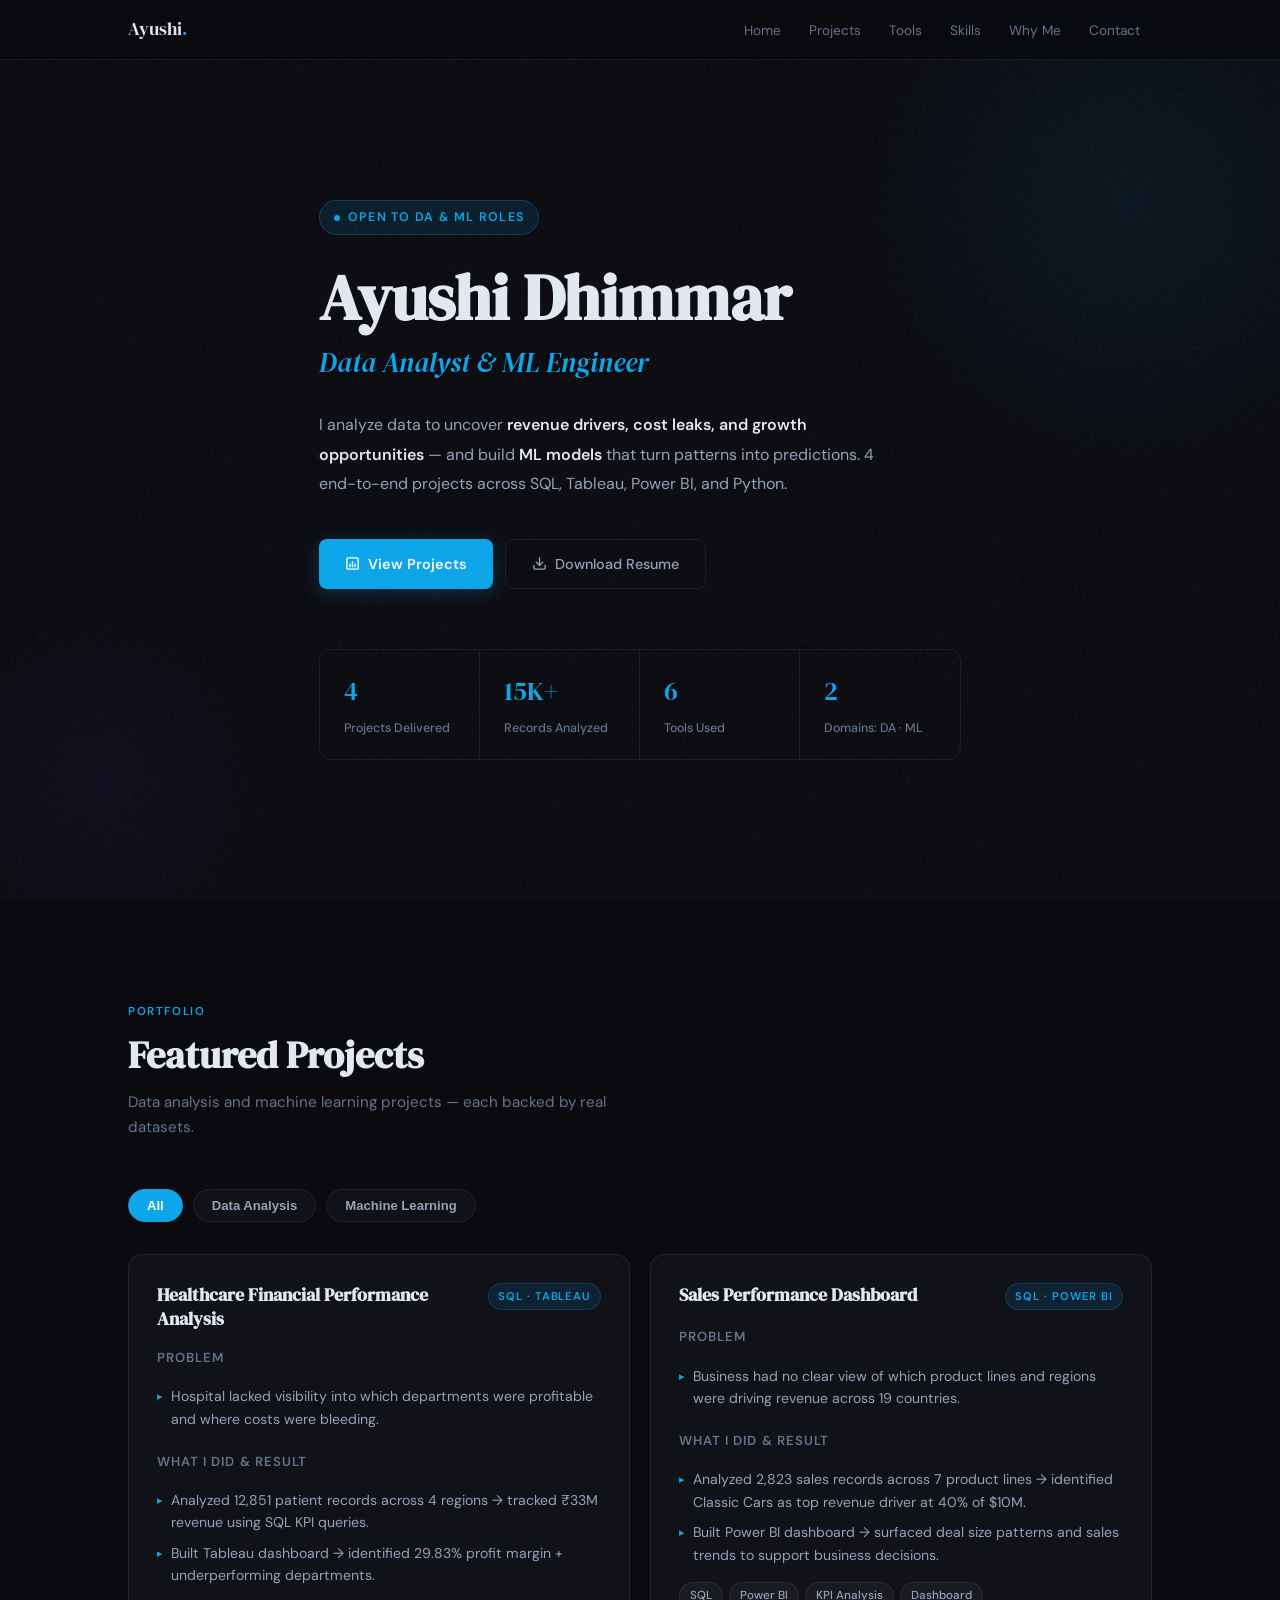
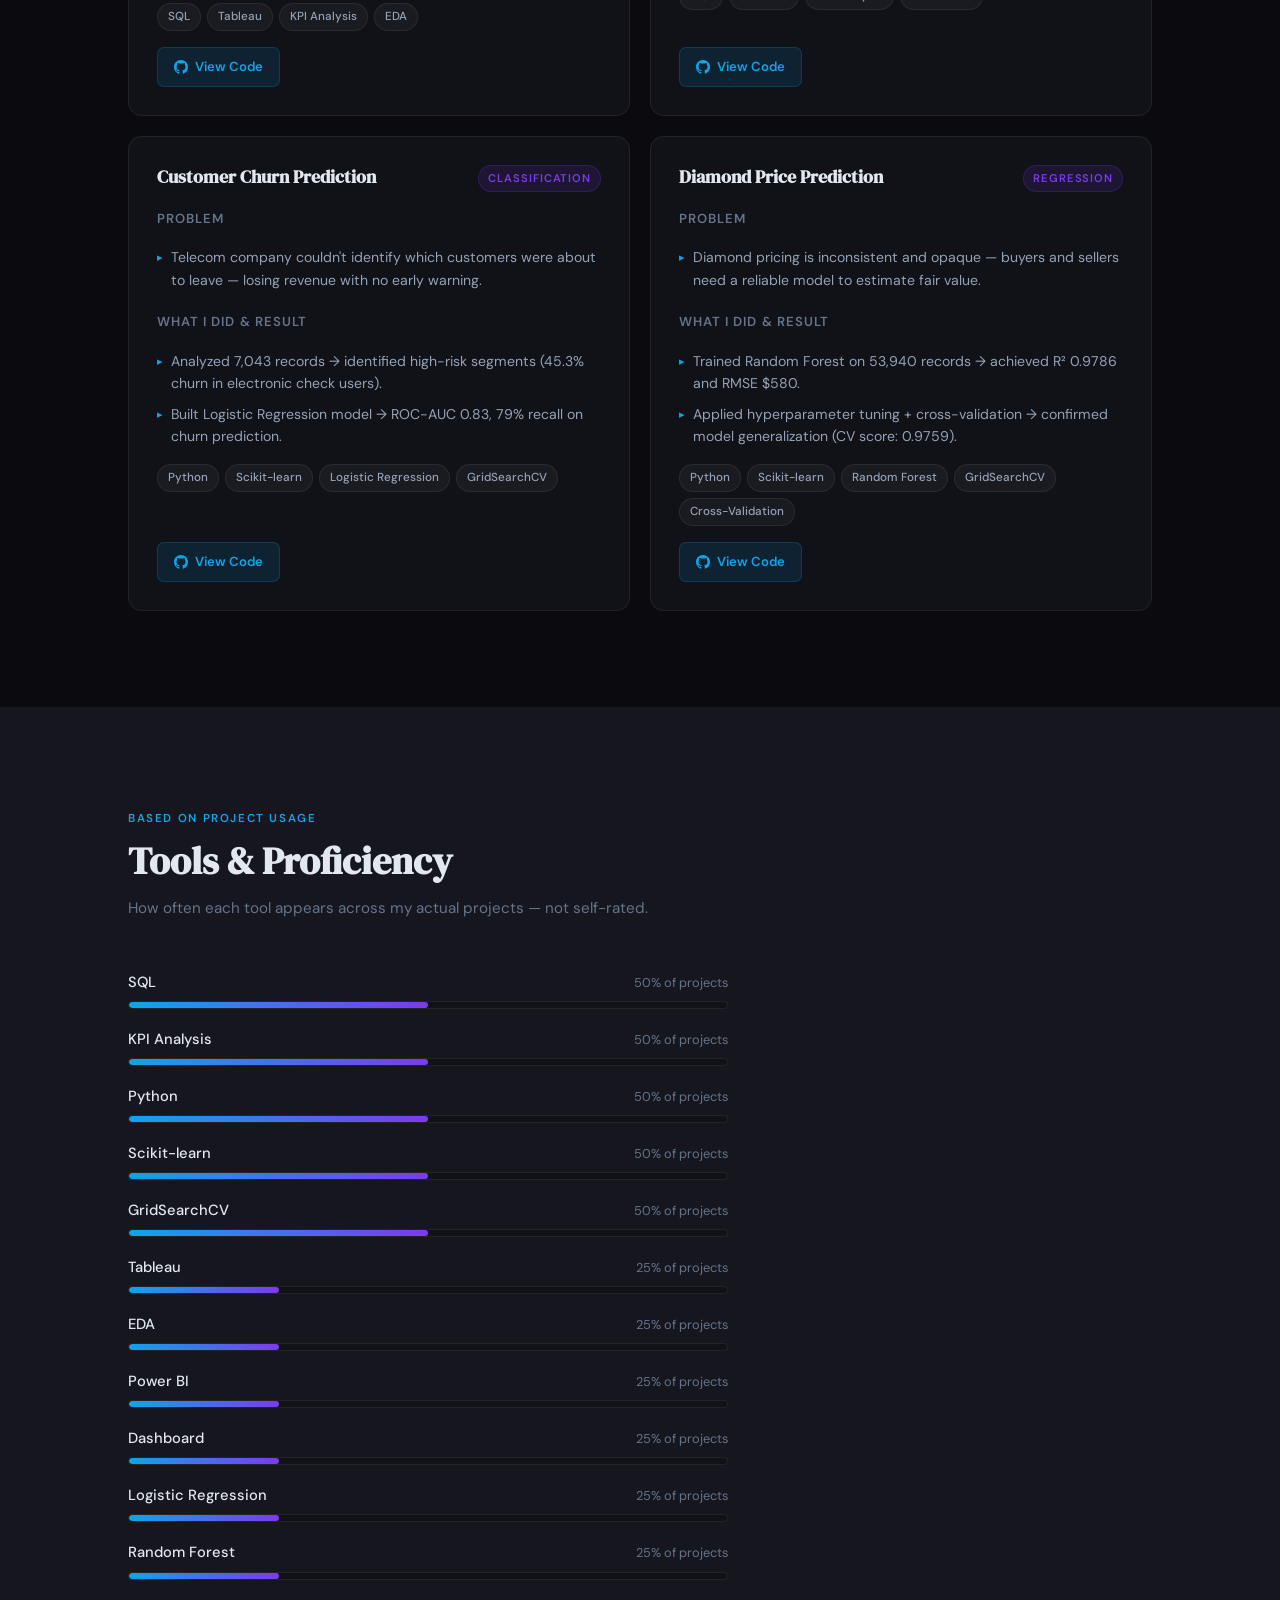
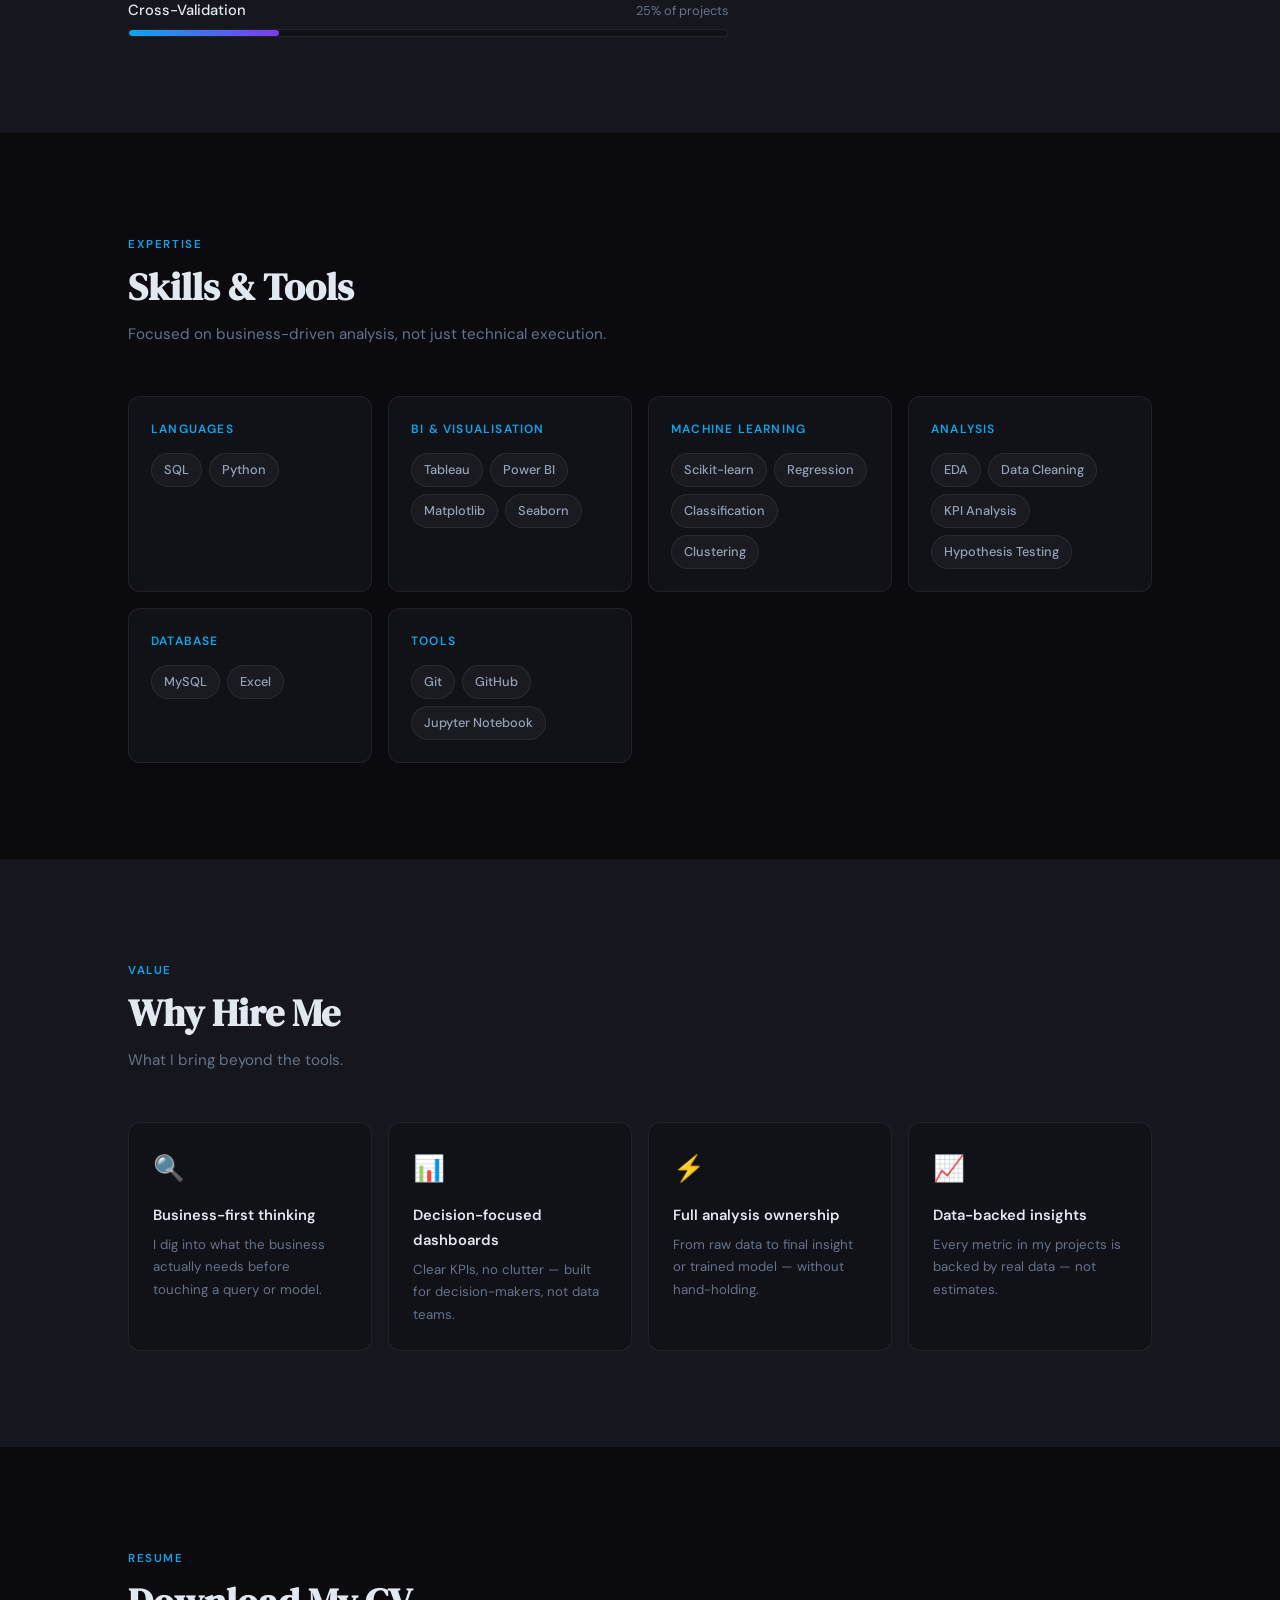
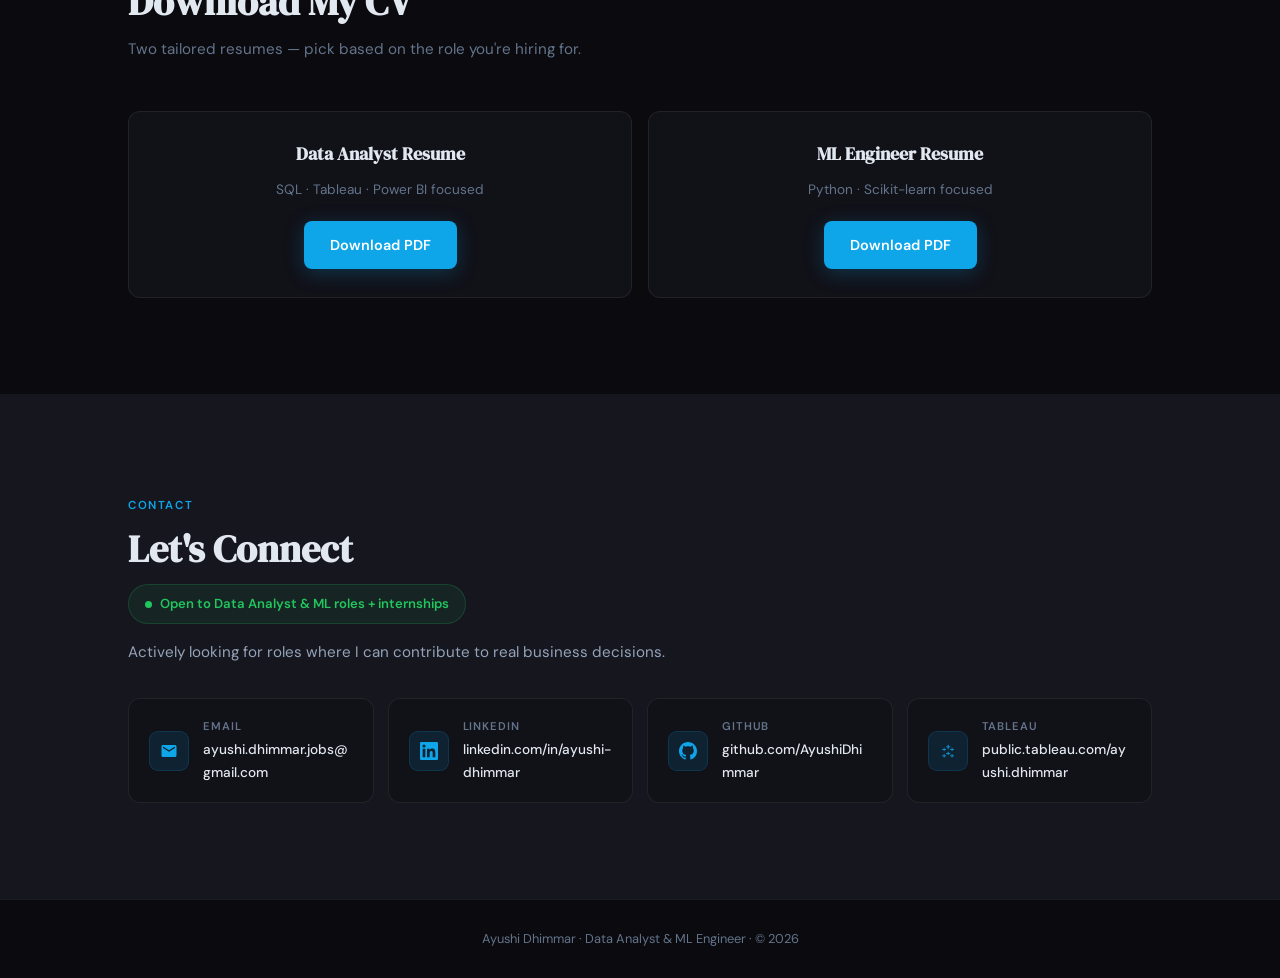
==== commit b435828e: "merge DA and ML into single page with tool proficiency section" ====
--- a/index.html
+++ b/index.html
@@ -4,715 +4,9 @@
 <head>
     <meta charset="UTF-8" />
     <meta name="viewport" content="width=device-width, initial-scale=1.0" />
-    <title>Ayushi Dhimmar — Data Analyst</title>
-    <link rel="preconnect" href="https://fonts.googleapis.com" />
-    <link
-        href="https://fonts.googleapis.com/css2?family=DM+Serif+Display:ital@0;1&family=DM+Sans:wght@300;400;500;600&display=swap"
-        rel="stylesheet" />
-    <style>
-        *,
-        *::before,
-        *::after {
-            margin: 0;
-            padding: 0;
-            box-sizing: border-box;
-        }
-
-        :root {
-            --bg: #0a0a0f;
-            --surface: #111118;
-            --surface2: #16161f;
-            --border: rgba(255, 255, 255, 0.07);
-            --border-hover: rgba(14, 165, 233, 0.3);
-            --text: #e2e8f0;
-            --muted: #64748b;
-            --soft: #94a3b8;
-            --accent: #0ea5e9;
-            --accent-glow: rgba(14, 165, 233, 0.12);
-            --accent-dark: #0284c7;
-        }
-
-        html {
-            scroll-behavior: smooth;
-        }
-
-        body {
-            font-family: 'DM Sans', sans-serif;
-            background: var(--bg);
-            color: var(--text);
-            line-height: 1.7;
-        }
-
-        a {
-            text-decoration: none;
-            color: inherit;
-        }
-
-        .container {
-            max-width: 1080px;
-            margin: 0 auto;
-            padding: 0 28px;
-        }
-
-        /* ── Noise overlay ── */
-        body::before {
-            content: '';
-            position: fixed;
-            inset: 0;
-            background-image: url("data:image/svg+xml,%3Csvg viewBox='0 0 256 256' xmlns='http://www.w3.org/2000/svg'%3E%3Cfilter id='noise'%3E%3CfeTurbulence type='fractalNoise' baseFrequency='0.9' numOctaves='4' stitchTiles='stitch'/%3E%3C/filter%3E%3Crect width='100%25' height='100%25' filter='url(%23noise)' opacity='0.04'/%3E%3C/svg%3E");
-            pointer-events: none;
-            z-index: 0;
-        }
-
-        /* ── Navbar ── */
-        .navbar {
-            position: fixed;
-            top: 0;
-            left: 0;
-            right: 0;
-            z-index: 100;
-            height: 60px;
-            display: flex;
-            align-items: center;
-            background: rgba(10, 10, 15, 0.85);
-            backdrop-filter: blur(12px);
-            border-bottom: 1px solid var(--border);
-        }
-
-        .navbar .container {
-            display: flex;
-            align-items: center;
-            justify-content: space-between;
-            width: 100%;
-        }
-
-        .nav-back {
-            display: inline-flex;
-            align-items: center;
-            gap: 6px;
-            font-size: 0.82rem;
-            color: var(--muted);
-            transition: color 0.3s;
-        }
-
-        .nav-back:hover {
-            color: var(--accent);
-        }
-
-        .nav-links {
-            display: flex;
-            align-items: center;
-            gap: 4px;
-            list-style: none;
-        }
-
-        .nav-links a {
-            font-size: 0.85rem;
-            color: var(--muted);
-            padding: 6px 12px;
-            border-radius: 6px;
-            transition: color 0.3s, background 0.3s;
-        }
-
-        .nav-links a:hover {
-            color: var(--accent);
-            background: var(--accent-glow);
-        }
-
-        .nav-badge {
-            font-size: 0.72rem;
-            font-weight: 600;
-            color: var(--accent);
-            border: 1px solid rgba(14, 165, 233, 0.3);
-            background: var(--accent-glow);
-            padding: 3px 10px;
-            border-radius: 100px;
-            letter-spacing: 0.06em;
-        }
-
-        /* ── Hero ── */
-        #home {
-            min-height: 100vh;
-            display: flex;
-            align-items: center;
-            padding-top: 60px;
-            position: relative;
-            overflow: hidden;
-        }
-
-        /* Glow blobs */
-        #home::before {
-            content: '';
-            position: absolute;
-            width: 600px;
-            height: 600px;
-            border-radius: 50%;
-            background: radial-gradient(circle, rgba(14, 165, 233, 0.08) 0%, transparent 70%);
-            top: -100px;
-            right: -150px;
-            pointer-events: none;
-        }
-
-        #home::after {
-            content: '';
-            position: absolute;
-            width: 400px;
-            height: 400px;
-            border-radius: 50%;
-            background: radial-gradient(circle, rgba(14, 165, 233, 0.05) 0%, transparent 70%);
-            bottom: -80px;
-            left: -100px;
-            pointer-events: none;
-        }
-
-        .hero-content {
-            position: relative;
-            z-index: 1;
-            padding: 80px 0;
-            max-width: 700px;
-        }
-
-        .hero-badge {
-            display: inline-flex;
-            align-items: center;
-            gap: 8px;
-            font-size: 0.78rem;
-            font-weight: 600;
-            letter-spacing: 0.1em;
-            text-transform: uppercase;
-            color: var(--accent);
-            border: 1px solid rgba(14, 165, 233, 0.25);
-            background: var(--accent-glow);
-            padding: 6px 14px;
-            border-radius: 100px;
-            margin-bottom: 28px;
-        }
-
-        .hero-badge span {
-            width: 6px;
-            height: 6px;
-            border-radius: 50%;
-            background: var(--accent);
-            animation: pulse 2s infinite;
-        }
-
-        @keyframes pulse {
-
-            0%,
-            100% {
-                opacity: 1;
-                transform: scale(1);
-            }
-
-            50% {
-                opacity: 0.4;
-                transform: scale(0.7);
-            }
-        }
-
-        .hero-name {
-            font-family: 'DM Serif Display', serif;
-            font-size: clamp(2.6rem, 5.5vw, 4rem);
-            line-height: 1.1;
-            color: var(--text);
-            margin-bottom: 6px;
-        }
-
-        .hero-title {
-            font-family: 'DM Serif Display', serif;
-            font-size: clamp(1.2rem, 2.5vw, 1.7rem);
-            font-style: italic;
-            color: var(--accent);
-            margin-bottom: 24px;
-        }
-
-        .hero-intro {
-            font-size: 1rem;
-            color: var(--soft);
-            max-width: 540px;
-            margin-bottom: 40px;
-            line-height: 1.85;
-        }
-
-        .hero-intro strong {
-            color: var(--text);
-            font-weight: 600;
-        }
-
-        .hero-buttons {
-            display: flex;
-            flex-wrap: wrap;
-            gap: 12px;
-        }
-
-        .btn-primary {
-            display: inline-flex;
-            align-items: center;
-            gap: 8px;
-            background: var(--accent);
-            color: #fff;
-            font-size: 0.9rem;
-            font-weight: 600;
-            padding: 12px 26px;
-            border-radius: 8px;
-            transition: background 0.3s, transform 0.3s, box-shadow 0.3s;
-            box-shadow: 0 4px 20px rgba(14, 165, 233, 0.25);
-        }
-
-        .btn-primary:hover {
-            background: var(--accent-dark);
-            transform: translateY(-2px);
-            box-shadow: 0 8px 28px rgba(14, 165, 233, 0.35);
-        }
-
-        .btn-outline {
-            display: inline-flex;
-            align-items: center;
-            gap: 8px;
-            background: transparent;
-            color: var(--soft);
-            font-size: 0.9rem;
-            font-weight: 500;
-            padding: 12px 26px;
-            border-radius: 8px;
-            border: 1px solid var(--border);
-            transition: border-color 0.3s, color 0.3s, transform 0.3s;
-        }
-
-        .btn-outline:hover {
-            border-color: var(--accent);
-            color: var(--accent);
-            transform: translateY(-2px);
-        }
-
-        /* ── Proof Strip ── */
-        .proof-strip {
-            display: flex;
-            flex-wrap: wrap;
-            gap: 0;
-            border: 1px solid var(--border);
-            border-radius: 12px;
-            overflow: hidden;
-            margin-top: 60px;
-        }
-
-        .proof-item {
-            flex: 1;
-            min-width: 160px;
-            padding: 20px 24px;
-            border-right: 1px solid var(--border);
-            transition: background 0.3s;
-        }
-
-        .proof-item:last-child {
-            border-right: none;
-        }
-
-        .proof-item:hover {
-            background: var(--surface);
-        }
-
-        .proof-number {
-            font-family: 'DM Serif Display', serif;
-            font-size: 1.6rem;
-            color: var(--accent);
-            line-height: 1;
-            margin-bottom: 4px;
-        }
-
-        .proof-label {
-            font-size: 0.78rem;
-            color: var(--muted);
-            font-weight: 500;
-        }
-
-        /* ── Section base ── */
-        .section {
-            padding: 96px 0;
-            position: relative;
-            z-index: 1;
-        }
-
-        .section-label {
-            display: inline-block;
-            font-size: 0.72rem;
-            font-weight: 600;
-            letter-spacing: 0.14em;
-            text-transform: uppercase;
-            color: var(--accent);
-            margin-bottom: 10px;
-        }
-
-        .section-title {
-            font-family: 'DM Serif Display', serif;
-            font-size: clamp(1.8rem, 3.5vw, 2.4rem);
-            color: var(--text);
-            margin-bottom: 12px;
-            line-height: 1.2;
-        }
-
-        .section-sub {
-            font-size: 0.95rem;
-            color: var(--muted);
-            max-width: 500px;
-            margin-bottom: 48px;
-        }
-
-        /* ── Projects ── */
-        .projects-grid {
-            display: grid;
-            grid-template-columns: repeat(auto-fill, minmax(340px, 1fr));
-            gap: 20px;
-        }
-
-        .project-card {
-            background: var(--surface);
-            border: 1px solid var(--border);
-            border-radius: 14px;
-            padding: 28px;
-            display: flex;
-            flex-direction: column;
-            gap: 16px;
-            transition: border-color 0.3s, transform 0.3s, box-shadow 0.3s;
-        }
-
-        .project-card:hover {
-            border-color: var(--border-hover);
-            transform: translateY(-4px);
-            box-shadow: 0 12px 40px rgba(14, 165, 233, 0.1);
-        }
-
-        .card-header {
-            display: flex;
-            align-items: flex-start;
-            justify-content: space-between;
-            gap: 12px;
-        }
-
-        .card-title {
-            font-family: 'DM Serif Display', serif;
-            font-size: 1.15rem;
-            color: var(--text);
-            line-height: 1.3;
-        }
-
-        .card-type {
-            font-size: 0.7rem;
-            font-weight: 600;
-            letter-spacing: 0.08em;
-            text-transform: uppercase;
-            color: var(--accent);
-            background: var(--accent-glow);
-            border: 1px solid rgba(14, 165, 233, 0.2);
-            padding: 3px 9px;
-            border-radius: 100px;
-            white-space: nowrap;
-            flex-shrink: 0;
-        }
-
-        .card-problem {
-            font-size: 0.82rem;
-            font-weight: 600;
-            color: var(--muted);
-            text-transform: uppercase;
-            letter-spacing: 0.08em;
-        }
-
-        .card-row {
-            display: flex;
-            flex-direction: column;
-            gap: 8px;
-        }
-
-        .card-row-item {
-            font-size: 0.88rem;
-            color: var(--soft);
-            line-height: 1.6;
-            padding-left: 14px;
-            position: relative;
-        }
-
-        .card-row-item::before {
-            content: '▸';
-            position: absolute;
-            left: 0;
-            color: var(--accent);
-            font-size: 0.7rem;
-            top: 3px;
-        }
-
-        .card-tools {
-            display: flex;
-            flex-wrap: wrap;
-            gap: 6px;
-        }
-
-        .tag {
-            font-size: 0.73rem;
-            font-weight: 500;
-            color: var(--soft);
-            background: rgba(255, 255, 255, 0.04);
-            border: 1px solid var(--border);
-            padding: 3px 10px;
-            border-radius: 100px;
-        }
-
-        .card-btn {
-            display: inline-flex;
-            align-items: center;
-            gap: 7px;
-            font-size: 0.82rem;
-            font-weight: 600;
-            color: var(--accent);
-            border: 1px solid rgba(14, 165, 233, 0.2);
-            background: var(--accent-glow);
-            padding: 8px 16px;
-            border-radius: 7px;
-            margin-top: auto;
-            width: fit-content;
-            transition: background 0.3s, color 0.3s, border-color 0.3s;
-        }
-
-        .card-btn:hover {
-            background: var(--accent);
-            color: #fff;
-            border-color: var(--accent);
-        }
-
-        /* ── Skills ── */
-        .skills-grid {
-            display: grid;
-            grid-template-columns: repeat(auto-fill, minmax(240px, 1fr));
-            gap: 16px;
-        }
-
-        .skill-group {
-            background: var(--surface);
-            border: 1px solid var(--border);
-            border-radius: 12px;
-            padding: 22px;
-            transition: border-color 0.3s;
-        }
-
-        .skill-group:hover {
-            border-color: rgba(14, 165, 233, 0.2);
-        }
-
-        .skill-group-title {
-            font-size: 0.75rem;
-            font-weight: 600;
-            letter-spacing: 0.1em;
-            text-transform: uppercase;
-            color: var(--accent);
-            margin-bottom: 14px;
-        }
-
-        .skill-pills {
-            display: flex;
-            flex-wrap: wrap;
-            gap: 7px;
-        }
-
-        .pill {
-            font-size: 0.8rem;
-            font-weight: 500;
-            color: var(--soft);
-            background: rgba(255, 255, 255, 0.04);
-            border: 1px solid var(--border);
-            padding: 5px 12px;
-            border-radius: 100px;
-            transition: background 0.3s, color 0.3s, border-color 0.3s;
-        }
-
-        .pill:hover {
-            background: var(--accent-glow);
-            color: var(--accent);
-            border-color: rgba(14, 165, 233, 0.3);
-        }
-
-        /* ── Why Hire Me ── */
-        #why {
-            background: var(--surface2);
-        }
-
-        .why-grid {
-            display: grid;
-            grid-template-columns: repeat(auto-fill, minmax(240px, 1fr));
-            gap: 16px;
-        }
-
-        .why-card {
-            background: var(--surface);
-            border: 1px solid var(--border);
-            border-radius: 12px;
-            padding: 24px;
-            transition: border-color 0.3s, transform 0.3s;
-        }
-
-        .why-card:hover {
-            border-color: rgba(14, 165, 233, 0.25);
-            transform: translateY(-3px);
-        }
-
-        .why-icon {
-            font-size: 1.6rem;
-            margin-bottom: 12px;
-        }
-
-        .why-heading {
-            font-size: 0.92rem;
-            font-weight: 600;
-            color: var(--text);
-            margin-bottom: 6px;
-        }
-
-        .why-desc {
-            font-size: 0.83rem;
-            color: var(--muted);
-            line-height: 1.7;
-        }
-
-        /* ── Contact ── */
-        .contact-grid {
-            display: grid;
-            grid-template-columns: repeat(auto-fill, minmax(220px, 1fr));
-            gap: 14px;
-        }
-
-        .contact-card {
-            display: flex;
-            align-items: center;
-            gap: 14px;
-            background: var(--surface);
-            border: 1px solid var(--border);
-            border-radius: 12px;
-            padding: 18px 20px;
-            transition: border-color 0.3s, transform 0.3s;
-        }
-
-        .contact-card:hover {
-            border-color: rgba(14, 165, 233, 0.3);
-            transform: translateY(-3px);
-        }
-
-        .contact-icon {
-            width: 40px;
-            height: 40px;
-            border-radius: 9px;
-            background: var(--accent-glow);
-            border: 1px solid rgba(14, 165, 233, 0.15);
-            display: flex;
-            align-items: center;
-            justify-content: center;
-            flex-shrink: 0;
-        }
-
-        .contact-icon svg {
-            width: 18px;
-            height: 18px;
-            fill: var(--accent);
-        }
-
-        .contact-label {
-            font-size: 0.7rem;
-            font-weight: 600;
-            color: var(--muted);
-            text-transform: uppercase;
-            letter-spacing: 0.08em;
-            margin-bottom: 2px;
-        }
-
-        .contact-value {
-            font-size: 0.85rem;
-            font-weight: 500;
-            color: var(--text);
-            word-break: break-all;
-        }
-
-        .open-badge {
-            display: inline-flex;
-            align-items: center;
-            gap: 8px;
-            font-size: 0.82rem;
-            font-weight: 600;
-            color: #22c55e;
-            background: rgba(34, 197, 94, 0.08);
-            border: 1px solid rgba(34, 197, 94, 0.2);
-            padding: 8px 16px;
-            border-radius: 100px;
-            margin-bottom: 32px;
-        }
-
-        .open-badge span {
-            width: 7px;
-            height: 7px;
-            border-radius: 50%;
-            background: #22c55e;
-            animation: pulse 2s infinite;
-        }
-
-        /* ── Footer ── */
-        .footer {
-            border-top: 1px solid var(--border);
-            padding: 28px 0;
-            text-align: center;
-        }
-
-        .footer p {
-            font-size: 0.8rem;
-            color: var(--muted);
-        }
-
-        .footer a {
-            color: var(--accent);
-            transition: opacity 0.3s;
-        }
-
-        .footer a:hover {
-            opacity: 0.7;
-        }
-
-        /* ── Fade-in ── */
-        .fade-in {
-            opacity: 0;
-            transform: translateY(24px);
-            transition: opacity 0.6s ease, transform 0.6s ease;
-        }
-
-        .fade-in.visible {
-            opacity: 1;
-            transform: translateY(0);
-        }
-
-        /* ── Mobile ── */
-        @media (max-width: 640px) {
-            .proof-strip {
-                flex-direction: column;
-            }
-
-            .proof-item {
-                border-right: none;
-                border-bottom: 1px solid var(--border);
-            }
-
-            .proof-item:last-child {
-                border-bottom: none;
-            }
-
-            .hero-buttons {
-                flex-direction: column;
-            }
-
-            .btn-primary,
-            .btn-outline {
-                justify-content: center;
-            }
-
-            .nav-links {
-                display: none;
-            }
-        }
-    </style>
+    <meta name="description" content="Ayushi Dhimmar — Data Analyst & ML Engineer portfolio." />
+    <title>Ayushi Dhimmar | Data Analyst & ML Engineer</title>
+    <link rel="stylesheet" href="style.css" />
 </head>
 
 <body>
@@ -720,17 +14,15 @@
     <!-- ── Navbar ── -->
     <nav class="navbar">
         <div class="container">
-            <a href="ml.html" class="nav-badge" style="text-decoration:none;">
-                Switch to ML →
-            </a>
+            <a href="#home" class="nav-logo">Ayushi<span>.</span></a>
             <ul class="nav-links">
                 <li><a href="#home">Home</a></li>
                 <li><a href="#projects">Projects</a></li>
+                <li><a href="#proficiency">Tools</a></li>
                 <li><a href="#skills">Skills</a></li>
                 <li><a href="#why">Why Me</a></li>
                 <li><a href="#contact">Contact</a></li>
             </ul>
-            <span class="nav-badge">Data Analyst</span>
         </div>
     </nav>
 
@@ -738,21 +30,14 @@
     <section id="home">
         <div class="container">
             <div class="hero-content">
-
-                <div class="hero-badge">
-                    <span></span>
-                    Open to DA Roles
-                </div>
-
+                <div class="hero-badge"><span></span>Open to DA & ML Roles</div>
                 <h1 class="hero-name">Ayushi Dhimmar</h1>
-                <p class="hero-title">Data Analyst</p>
-
+                <p class="hero-title">Data Analyst & ML Engineer</p>
                 <p class="hero-intro">
-                    I analyze data to uncover <strong>revenue drivers, cost leaks, and growth
-                        opportunities</strong>.<br />
-                    Built dashboards using <strong>SQL, Tableau, and Power BI</strong> — analyzing 15K+ records across
-                    healthcare and sales domains.</p>
-
+                    I analyze data to uncover <strong>revenue drivers, cost leaks, and growth opportunities</strong> —
+                    and build <strong>ML models</strong> that turn patterns into predictions.
+                    4 end-to-end projects across SQL, Tableau, Power BI, and Python.
+                </p>
                 <div class="hero-buttons">
                     <a href="#projects" class="btn-primary">
                         <svg width="15" height="15" viewBox="0 0 24 24" fill="none" stroke="currentColor"
@@ -773,11 +58,9 @@
                         Download Resume
                     </a>
                 </div>
-
-                <!-- Proof Strip -->
                 <div class="proof-strip">
                     <div class="proof-item">
-                        <div class="proof-number">2</div>
+                        <div class="proof-number">4</div>
                         <div class="proof-label">Projects Delivered</div>
                     </div>
                     <div class="proof-item">
@@ -785,15 +68,14 @@
                         <div class="proof-label">Records Analyzed</div>
                     </div>
                     <div class="proof-item">
-                        <div class="proof-number">4</div>
+                        <div class="proof-number">6</div>
                         <div class="proof-label">Tools Used</div>
                     </div>
                     <div class="proof-item">
                         <div class="proof-number">2</div>
-                        <div class="proof-label">Business Domains</div>
-                    </div>
-                </div>
-
+                        <div class="proof-label">Domains: DA · ML</div>
+                    </div>
+                </div>
             </div>
         </div>
     </section>
@@ -804,109 +86,127 @@
             <div class="fade-in">
                 <span class="section-label">Portfolio</span>
                 <h2 class="section-title">Featured Projects</h2>
-                <p class="section-sub">End-to-end analysis projects — from raw data to actionable dashboards.</p>
+                <p class="section-sub">Data analysis and machine learning projects — each backed by real datasets.</p>
+            </div>
+
+            <div class="filter-bar fade-in">
+                <button class="filter-btn active" data-filter="all">All</button>
+                <button class="filter-btn" data-filter="DA">Data Analysis</button>
+                <button class="filter-btn" data-filter="ML">Machine Learning</button>
             </div>
 
             <div class="projects-grid" id="projects-grid"></div>
         </div>
-
+    </section>
+
+    <!-- ── Tools & Proficiency ── -->
+    <section id="proficiency" class="section" style="background: var(--surface2);">
+        <div class="container">
+            <div class="fade-in">
+                <span class="section-label">Based on Project Usage</span>
+                <h2 class="section-title">Tools & Proficiency</h2>
+                <p class="section-sub">How often each tool appears across my actual projects — not self-rated.</p>
+            </div>
+            <div class="proficiency-list fade-in" id="proficiency-list"></div>
+        </div>
     </section>
 
     <!-- ── Skills ── -->
-    <section id="skills" class="section" style="background: var(--surface2);">
+    <section id="skills" class="section">
         <div class="container">
             <div class="fade-in">
                 <span class="section-label">Expertise</span>
                 <h2 class="section-title">Skills & Tools</h2>
                 <p class="section-sub">Focused on business-driven analysis, not just technical execution.</p>
             </div>
-
             <div class="skills-grid">
                 <div class="skill-group fade-in">
                     <div class="skill-group-title">Languages</div>
-                    <div class="skill-pills">
-                        <span class="pill">SQL</span>
-                        <span class="pill">Python</span>
-                    </div>
+                    <div class="skill-pills"><span class="pill">SQL</span><span class="pill">Python</span></div>
                 </div>
                 <div class="skill-group fade-in">
                     <div class="skill-group-title">BI & Visualisation</div>
-                    <div class="skill-pills">
-                        <span class="pill">Tableau</span>
-                        <span class="pill">Power BI</span>
-                        <span class="pill">Matplotlib</span>
-                        <span class="pill">Seaborn</span>
-                    </div>
-                </div>
-                <div class="skill-group fade-in">
-                    <div class="skill-group-title">Libraries</div>
-                    <div class="skill-pills">
-                        <span class="pill">Pandas</span>
-                        <span class="pill">NumPy</span>
-                    </div>
+                    <div class="skill-pills"><span class="pill">Tableau</span><span class="pill">Power BI</span><span
+                            class="pill">Matplotlib</span><span class="pill">Seaborn</span></div>
+                </div>
+                <div class="skill-group fade-in">
+                    <div class="skill-group-title">Machine Learning</div>
+                    <div class="skill-pills"><span class="pill">Scikit-learn</span><span
+                            class="pill">Regression</span><span class="pill">Classification</span><span
+                            class="pill">Clustering</span></div>
                 </div>
                 <div class="skill-group fade-in">
                     <div class="skill-group-title">Analysis</div>
-                    <div class="skill-pills">
-                        <span class="pill">EDA</span>
-                        <span class="pill">Data Cleaning</span>
-                        <span class="pill">KPI Analysis</span>
-                        <span class="pill">Dashboard Reporting</span>
-                        <span class="pill">Hypothesis Testing</span>
-                    </div>
+                    <div class="skill-pills"><span class="pill">EDA</span><span class="pill">Data Cleaning</span><span
+                            class="pill">KPI Analysis</span><span class="pill">Hypothesis Testing</span></div>
                 </div>
                 <div class="skill-group fade-in">
                     <div class="skill-group-title">Database</div>
-                    <div class="skill-pills">
-                        <span class="pill">MySQL</span>
-                        <span class="pill">Excel</span>
-                    </div>
+                    <div class="skill-pills"><span class="pill">MySQL</span><span class="pill">Excel</span></div>
                 </div>
                 <div class="skill-group fade-in">
                     <div class="skill-group-title">Tools</div>
-                    <div class="skill-pills">
-                        <span class="pill">Git</span>
-                        <span class="pill">GitHub</span>
-                        <span class="pill">Jupyter Notebook</span>
-                    </div>
+                    <div class="skill-pills"><span class="pill">Git</span><span class="pill">GitHub</span><span
+                            class="pill">Jupyter Notebook</span></div>
                 </div>
             </div>
         </div>
     </section>
 
     <!-- ── Why Hire Me ── -->
-    <section id="why" class="section">
+    <section id="why" class="section" style="background: var(--surface2);">
         <div class="container">
             <div class="fade-in">
                 <span class="section-label">Value</span>
                 <h2 class="section-title">Why Hire Me</h2>
                 <p class="section-sub">What I bring beyond the tools.</p>
             </div>
-
             <div class="why-grid">
                 <div class="why-card fade-in">
                     <div class="why-icon">🔍</div>
                     <div class="why-heading">Business-first thinking</div>
-                    <div class="why-desc">I don't just clean data — I dig into what the business actually needs to know
-                        before touching a query.</div>
+                    <div class="why-desc">I dig into what the business actually needs before touching a query or model.
+                    </div>
                 </div>
                 <div class="why-card fade-in">
                     <div class="why-icon">📊</div>
                     <div class="why-heading">Decision-focused dashboards</div>
-                    <div class="why-desc">I build dashboards for decision-makers, not data teams. Clear KPIs, no
-                        clutter, actionable at a glance.</div>
+                    <div class="why-desc">Clear KPIs, no clutter — built for decision-makers, not data teams.</div>
                 </div>
                 <div class="why-card fade-in">
                     <div class="why-icon">⚡</div>
                     <div class="why-heading">Full analysis ownership</div>
-                    <div class="why-desc">From raw data to final insight — I handle cleaning, analysis, and
-                        visualization without needing hand-holding.</div>
+                    <div class="why-desc">From raw data to final insight or trained model — without hand-holding.</div>
                 </div>
                 <div class="why-card fade-in">
                     <div class="why-icon">📈</div>
                     <div class="why-heading">Data-backed insights</div>
-                    <div class="why-desc">Every metric in my projects is backed by real data and SQL logic — not
-                        estimates or assumptions.</div>
+                    <div class="why-desc">Every metric in my projects is backed by real data — not estimates.</div>
+                </div>
+            </div>
+        </div>
+    </section>
+
+    <!-- ── Resume ── -->
+    <section id="resume" class="section">
+        <div class="container">
+            <div class="fade-in">
+                <span class="section-label">Resume</span>
+                <h2 class="section-title">Download My CV</h2>
+                <p class="section-sub">Two tailored resumes — pick based on the role you're hiring for.</p>
+            </div>
+            <div class="resume-grid">
+                <div class="resume-card fade-in">
+                    <h3>Data Analyst Resume</h3>
+                    <p>SQL · Tableau · Power BI focused</p>
+                    <a href="https://docs.google.com/document/d/1x2hQRoaMSvmZDskrw3j91IyN4JPihmLFWnoII8SMVPA/export?format=pdf"
+                        target="_blank" class="btn-primary">Download PDF</a>
+                </div>
+                <div class="resume-card fade-in">
+                    <h3>ML Engineer Resume</h3>
+                    <p>Python · Scikit-learn focused</p>
+                    <a href="https://docs.google.com/document/d/1-b_STzImkNekEmmZtSDEUV6xr8iqfHNXpIQPK0HG01E/export?format=pdf"
+                        target="_blank" class="btn-primary">Download PDF</a>
                 </div>
             </div>
         </div>
@@ -918,61 +218,49 @@
             <div class="fade-in">
                 <span class="section-label">Contact</span>
                 <h2 class="section-title">Let's Connect</h2>
-                <p style="color:#94a3b8; font-size:0.95rem; margin-bottom:20px;">Actively looking for Data Analyst roles
-                    where I can contribute to real business decisions.</p>
-                <div class="open-badge">
-                    <span></span>
-                    Open to Data Analyst roles & internships
-                </div>
-            </div>
-
+                <div class="open-badge"><span></span>Open to Data Analyst & ML roles + internships</div>
+                <p style="color:var(--soft); font-size:0.95rem; margin-bottom:32px;">Actively looking for roles where I
+                    can contribute to real business decisions.</p>
+            </div>
             <div class="contact-grid">
                 <a href="mailto:ayushi.dhimmar.jobs@gmail.com" class="contact-card">
-                    <div class="contact-icon">
-                        <svg viewBox="0 0 24 24">
+                    <div class="contact-icon"><svg viewBox="0 0 24 24">
                             <path
                                 d="M20 4H4c-1.1 0-2 .9-2 2v12c0 1.1.9 2 2 2h16c1.1 0 2-.9 2-2V6c0-1.1-.9-2-2-2zm0 4l-8 5-8-5V6l8 5 8-5v2z" />
-                        </svg>
-                    </div>
+                        </svg></div>
                     <div>
                         <div class="contact-label">Email</div>
                         <div class="contact-value">ayushi.dhimmar.jobs@gmail.com</div>
                     </div>
                 </a>
-                <a href="https://www.linkedin.com/in/ayushi-dhimmar/" target="_blank" rel="noopener noreferrer"
+                <a href="https://www.linkedin.com/in/ayushi-dhimmar" target="_blank" rel="noopener noreferrer"
                     class="contact-card">
-                    <div class="contact-icon">
-                        <svg viewBox="0 0 24 24">
+                    <div class="contact-icon"><svg viewBox="0 0 24 24">
                             <path
                                 d="M20.447 20.452h-3.554v-5.569c0-1.328-.027-3.037-1.852-3.037-1.853 0-2.136 1.445-2.136 2.939v5.667H9.351V9h3.414v1.561h.046c.477-.9 1.637-1.85 3.37-1.85 3.601 0 4.267 2.37 4.267 5.455v6.286zM5.337 7.433a2.062 2.062 0 0 1-2.063-2.065 2.064 2.064 0 1 1 2.063 2.065zm1.782 13.019H3.555V9h3.564v11.452zM22.225 0H1.771C.792 0 0 .774 0 1.729v20.542C0 23.227.792 24 1.771 24h20.451C23.2 24 24 23.227 24 22.271V1.729C24 .774 23.2 0 22.222 0h.003z" />
-                        </svg>
-                    </div>
+                        </svg></div>
                     <div>
                         <div class="contact-label">LinkedIn</div>
-                        <div class="contact-value">linkedin.com/in/ayushidhimmar</div>
+                        <div class="contact-value">linkedin.com/in/ayushi-dhimmar</div>
                     </div>
                 </a>
                 <a href="https://github.com/AyushiDhimmar" target="_blank" rel="noopener noreferrer"
                     class="contact-card">
-                    <div class="contact-icon">
-                        <svg viewBox="0 0 24 24">
+                    <div class="contact-icon"><svg viewBox="0 0 24 24">
                             <path
                                 d="M12 0C5.37 0 0 5.37 0 12c0 5.31 3.435 9.795 8.205 11.385.6.105.825-.255.825-.57 0-.285-.015-1.23-.015-2.235-3.015.555-3.795-.735-4.035-1.41-.135-.345-.72-1.41-1.23-1.695-.42-.225-1.02-.78-.015-.795.945-.015 1.62.87 1.845 1.23 1.08 1.815 2.805 1.305 3.495.99.105-.78.42-1.305.765-1.605-2.67-.3-5.46-1.335-5.46-5.925 0-1.305.465-2.385 1.23-3.225-.12-.3-.54-1.53.12-3.18 0 0 1.005-.315 3.3 1.23.96-.27 1.98-.405 3-.405s2.04.135 3 .405c2.295-1.56 3.3-1.23 3.3-1.23.66 1.65.24 2.88.12 3.18.765.84 1.23 1.905 1.23 3.225 0 4.605-2.805 5.625-5.475 5.925.435.375.81 1.095.81 2.22 0 1.605-.015 2.895-.015 3.3 0 .315.225.69.825.57A12.02 12.02 0 0 0 24 12c0-6.63-5.37-12-12-12z" />
-                        </svg>
-                    </div>
+                        </svg></div>
                     <div>
                         <div class="contact-label">GitHub</div>
-                        <div class="contact-value">github.com/ayushidhimmar</div>
+                        <div class="contact-value">github.com/AyushiDhimmar</div>
                     </div>
                 </a>
                 <a href="https://public.tableau.com/app/profile/ayushi.dhimmar/vizzes" target="_blank"
                     rel="noopener noreferrer" class="contact-card">
-                    <div class="contact-icon">
-                        <svg viewBox="0 0 24 24" fill="var(--accent)">
+                    <div class="contact-icon"><svg viewBox="0 0 24 24" fill="var(--accent)">
                             <path
                                 d="M11.654 3.643v2.25H9.44v1.16h2.215v2.25h1.17V7.053h2.214v-1.16h-2.215V3.643zm-5.3 3.93v1.81H4.27v.93h2.085v1.81h.94v-1.81h2.085v-.93H7.294V7.573zm10.6 0v1.81h-2.084v.93h2.085v1.81h.938v-1.81H19.98v-.93h-2.085V7.573zM11.654 12.9v1.81H9.44v.93h2.215v1.81h1.17v-1.81h2.214v-.93h-2.215V12.9zm-5.3 3.214v1.81H4.27v.93h2.085v1.81h.94v-1.81h2.085v-.93H7.294v-1.81zm10.6 0v1.81h-2.084v.93h2.085v1.81h.938v-1.81H19.98v-.93h-2.085v-1.81z" />
-                        </svg>
-                    </div>
+                        </svg></div>
                     <div>
                         <div class="contact-label">Tableau</div>
                         <div class="contact-value">public.tableau.com/ayushi.dhimmar</div>
@@ -985,43 +273,63 @@
     <!-- ── Footer ── -->
     <footer class="footer">
         <div class="container">
-            <p>Ayushi Dhimmar · Data Analyst · <a href="ml.html">Switch to ML Portfolio →</a></p>
+            <p>Ayushi Dhimmar · Data Analyst & ML Engineer · © 2026</p>
         </div>
     </footer>
 
-    <script src="da-projects.js"></script>
+    <script src="projects.js"></script>
     <script>
-        // Render DA project cards
-        function renderProjects() {
+        const GITHUB_SVG = '<svg width="14" height="14" viewBox="0 0 24 24" fill="currentColor"><path d="M12 0C5.37 0 0 5.37 0 12c0 5.31 3.435 9.795 8.205 11.385.6.105.825-.255.825-.57 0-.285-.015-1.23-.015-2.235-3.015.555-3.795-.735-4.035-1.41-.135-.345-.72-1.41-1.23-1.695-.42-.225-1.02-.78-.015-.795.945-.015 1.62.87 1.845 1.23 1.08 1.815 2.805 1.305 3.495.99.105-.78.42-1.305.765-1.605-2.67-.3-5.46-1.335-5.46-5.925 0-1.305.465-2.385 1.23-3.225-.12-.3-.54-1.53.12-3.18 0 0 1.005-.315 3.3 1.23.96-.27 1.98-.405 3-.405s2.04.135 3 .405c2.295-1.56 3.3-1.23 3.3-1.23.66 1.65.24 2.88.12 3.18.765.84 1.23 1.905 1.23 3.225 0 4.605-2.805 5.625-5.475 5.925.435.375.81 1.095.81 2.22 0 1.605-.015 2.895-.015 3.3 0 .315.225.69.825.57A12.02 12.02 0 0 0 24 12c0-6.63-5.37-12-12-12z"/></svg>';
+
+        function renderProjects(filter) {
             const grid = document.getElementById('projects-grid');
-            daProjects.forEach(p => {
+            grid.innerHTML = '';
+            const list = filter === 'all' ? projects : projects.filter(p => p.category === filter);
+
+            list.forEach(p => {
                 const didHTML = p.did.map(d => `<p class="card-row-item">${d}</p>`).join('');
                 const toolsHTML = p.tools.map(t => `<span class="tag">${t}</span>`).join('');
+                const typeClass = p.category === 'ML' ? 'card-type ml' : 'card-type';
                 grid.innerHTML += `
-        <article class="project-card fade-in">
-          <div class="card-header">
-            <h3 class="card-title">${p.title}</h3>
-            <span class="card-type">${p.type}</span>
+          <article class="project-card fade-in">
+            <div class="card-header">
+              <h3 class="card-title">${p.title}</h3>
+              <span class="${typeClass}">${p.type}</span>
+            </div>
+            <p class="card-problem">Problem</p>
+            <div class="card-row"><p class="card-row-item">${p.problem}</p></div>
+            <p class="card-problem" style="margin-top:4px;">What I did & Result</p>
+            <div class="card-row">${didHTML}</div>
+            <div class="card-tools">${toolsHTML}</div>
+            <a href="${p.github}" target="_blank" rel="noopener noreferrer" class="card-btn">${GITHUB_SVG} View Code</a>
+          </article>`;
+            });
+
+            document.querySelectorAll('.project-card.fade-in').forEach(el => observer.observe(el));
+        }
+
+        function renderProficiency() {
+            const list = document.getElementById('proficiency-list');
+            const usage = computeToolUsage();
+            list.innerHTML = usage.map(u => `
+        <div>
+          <div class="prof-row-top">
+            <span class="prof-tool">${u.tool}</span>
+            <span class="prof-percent">${u.percent}% of projects</span>
           </div>
-          <p class="card-problem">Problem</p>
-          <div class="card-row">
-            <p class="card-row-item">${p.problem}</p>
-          </div>
-          <p class="card-problem" style="margin-top:4px;">What I did & Result</p>
-          <div class="card-row">${didHTML}</div>
-          <div class="card-tools">${toolsHTML}</div>
-          <a href="${p.github}" target="_blank" rel="noopener noreferrer" class="card-btn">
-            <svg width="14" height="14" viewBox="0 0 24 24" fill="currentColor"><path d="M12 0C5.37 0 0 5.37 0 12c0 5.31 3.435 9.795 8.205 11.385.6.105.825-.255.825-.57 0-.285-.015-1.23-.015-2.235-3.015.555-3.795-.735-4.035-1.41-.135-.345-.72-1.41-1.23-1.695-.42-.225-1.02-.78-.015-.795.945-.015 1.62.87 1.845 1.23 1.08 1.815 2.805 1.305 3.495.99.105-.78.42-1.305.765-1.605-2.67-.3-5.46-1.335-5.46-5.925 0-1.305.465-2.385 1.23-3.225-.12-.3-.54-1.53.12-3.18 0 0 1.005-.315 3.3 1.23.96-.27 1.98-.405 3-.405s2.04.135 3 .405c2.295-1.56 3.3-1.23 3.3-1.23.66 1.65.24 2.88.12 3.18.765.84 1.23 1.905 1.23 3.225 0 4.605-2.805 5.625-5.475 5.925.435.375.81 1.095.81 2.22 0 1.605-.015 2.895-.015 3.3 0 .315.225.69.825.57A12.02 12.02 0 0 0 24 12c0-6.63-5.37-12-12-12z"/></svg>
-            View Code
-          </a>
-        </article>`;
+          <div class="prof-track"><div class="prof-fill" style="width:${u.percent}%;"></div></div>
+        </div>
+      `).join('');
+        }
+
+        document.querySelectorAll('.filter-btn').forEach(btn => {
+            btn.addEventListener('click', () => {
+                document.querySelectorAll('.filter-btn').forEach(b => b.classList.remove('active'));
+                btn.classList.add('active');
+                renderProjects(btn.dataset.filter);
             });
-
-            // Re-observe new cards for fade-in
-            document.querySelectorAll('.fade-in').forEach(el => observer.observe(el));
-        }
-
-        const faders = document.querySelectorAll('.fade-in');
+        });
+
         const observer = new IntersectionObserver((entries) => {
             entries.forEach(entry => {
                 if (entry.isIntersecting) {
@@ -1031,8 +339,10 @@
             });
         }, { threshold: 0.12 });
 
-        faders.forEach(el => observer.observe(el));
-        renderProjects();
+        document.querySelectorAll('.fade-in').forEach(el => observer.observe(el));
+
+        renderProjects('all');
+        renderProficiency();
     </script>
 
 </body>
--- a/style.css
+++ b/style.css
@@ -0,0 +1,790 @@
+/* ============================================================
+   style.css — Merged DA + ML Portfolio
+   Single accent: sky blue, dark theme
+   ============================================================ */
+
+@import url('https://fonts.googleapis.com/css2?family=DM+Serif+Display:ital@0;1&family=DM+Sans:wght@300;400;500;600&display=swap');
+
+*,
+*::before,
+*::after {
+    margin: 0;
+    padding: 0;
+    box-sizing: border-box;
+}
+
+:root {
+    --bg: #0a0a0f;
+    --surface: #111118;
+    --surface2: #16161f;
+    --border: rgba(255, 255, 255, 0.07);
+    --border-hover: rgba(14, 165, 233, 0.3);
+    --text: #e2e8f0;
+    --muted: #64748b;
+    --soft: #94a3b8;
+    --accent: #0ea5e9;
+    --accent-glow: rgba(14, 165, 233, 0.12);
+    --accent-dark: #0284c7;
+    --ml-accent: #7c3aed;
+    --ml-glow: rgba(124, 58, 237, 0.12);
+}
+
+html {
+    scroll-behavior: smooth;
+}
+
+body {
+    font-family: 'DM Sans', sans-serif;
+    background: var(--bg);
+    color: var(--text);
+    line-height: 1.7;
+}
+
+a {
+    text-decoration: none;
+    color: inherit;
+}
+
+.container {
+    max-width: 1080px;
+    margin: 0 auto;
+    padding: 0 28px;
+}
+
+body::before {
+    content: '';
+    position: fixed;
+    inset: 0;
+    background-image: url("data:image/svg+xml,%3Csvg viewBox='0 0 256 256' xmlns='http://www.w3.org/2000/svg'%3E%3Cfilter id='noise'%3E%3CfeTurbulence type='fractalNoise' baseFrequency='0.9' numOctaves='4' stitchTiles='stitch'/%3E%3C/filter%3E%3Crect width='100%25' height='100%25' filter='url(%23noise)' opacity='0.04'/%3E%3C/svg%3E");
+    pointer-events: none;
+    z-index: 0;
+}
+
+/* ── Navbar ── */
+.navbar {
+    position: fixed;
+    top: 0;
+    left: 0;
+    right: 0;
+    z-index: 100;
+    height: 60px;
+    display: flex;
+    align-items: center;
+    background: rgba(10, 10, 15, 0.85);
+    backdrop-filter: blur(12px);
+    border-bottom: 1px solid var(--border);
+}
+
+.navbar .container {
+    display: flex;
+    align-items: center;
+    justify-content: space-between;
+    width: 100%;
+}
+
+.nav-logo {
+    font-family: 'DM Serif Display', serif;
+    font-size: 1.1rem;
+    color: var(--text);
+}
+
+.nav-logo span {
+    color: var(--accent);
+}
+
+.nav-links {
+    display: flex;
+    align-items: center;
+    gap: 4px;
+    list-style: none;
+}
+
+.nav-links a {
+    font-size: 0.85rem;
+    color: var(--muted);
+    padding: 6px 12px;
+    border-radius: 6px;
+    transition: color 0.3s, background 0.3s;
+}
+
+.nav-links a:hover,
+.nav-links a.active {
+    color: var(--accent);
+    background: var(--accent-glow);
+}
+
+@media (max-width: 640px) {
+    .nav-links {
+        display: none;
+    }
+}
+
+/* ── Hero ── */
+#home {
+    min-height: 100vh;
+    display: flex;
+    align-items: center;
+    padding-top: 60px;
+    position: relative;
+    overflow: hidden;
+}
+
+#home::before {
+    content: '';
+    position: absolute;
+    width: 600px;
+    height: 600px;
+    border-radius: 50%;
+    background: radial-gradient(circle, rgba(14, 165, 233, 0.08) 0%, transparent 70%);
+    top: -100px;
+    right: -150px;
+    pointer-events: none;
+}
+
+#home::after {
+    content: '';
+    position: absolute;
+    width: 400px;
+    height: 400px;
+    border-radius: 50%;
+    background: radial-gradient(circle, rgba(124, 58, 237, 0.06) 0%, transparent 70%);
+    bottom: -80px;
+    left: -100px;
+    pointer-events: none;
+}
+
+.hero-content {
+    position: relative;
+    z-index: 1;
+    padding: 80px 0;
+    max-width: 700px;
+}
+
+.hero-badge {
+    display: inline-flex;
+    align-items: center;
+    gap: 8px;
+    font-size: 0.78rem;
+    font-weight: 600;
+    letter-spacing: 0.1em;
+    text-transform: uppercase;
+    color: var(--accent);
+    border: 1px solid rgba(14, 165, 233, 0.25);
+    background: var(--accent-glow);
+    padding: 6px 14px;
+    border-radius: 100px;
+    margin-bottom: 28px;
+}
+
+.hero-badge span {
+    width: 6px;
+    height: 6px;
+    border-radius: 50%;
+    background: var(--accent);
+    animation: pulse 2s infinite;
+}
+
+@keyframes pulse {
+
+    0%,
+    100% {
+        opacity: 1;
+        transform: scale(1);
+    }
+
+    50% {
+        opacity: 0.4;
+        transform: scale(0.7);
+    }
+}
+
+.hero-name {
+    font-family: 'DM Serif Display', serif;
+    font-size: clamp(2.6rem, 5.5vw, 4rem);
+    line-height: 1.1;
+    margin-bottom: 6px;
+}
+
+.hero-title {
+    font-family: 'DM Serif Display', serif;
+    font-size: clamp(1.2rem, 2.5vw, 1.7rem);
+    font-style: italic;
+    color: var(--accent);
+    margin-bottom: 24px;
+}
+
+.hero-intro {
+    font-size: 1rem;
+    color: var(--soft);
+    max-width: 560px;
+    margin-bottom: 40px;
+    line-height: 1.85;
+}
+
+.hero-intro strong {
+    color: var(--text);
+    font-weight: 600;
+}
+
+.hero-buttons {
+    display: flex;
+    flex-wrap: wrap;
+    gap: 12px;
+}
+
+.btn-primary {
+    display: inline-flex;
+    align-items: center;
+    gap: 8px;
+    background: var(--accent);
+    color: #fff;
+    font-size: 0.9rem;
+    font-weight: 600;
+    padding: 12px 26px;
+    border-radius: 8px;
+    transition: background 0.3s, transform 0.3s, box-shadow 0.3s;
+    box-shadow: 0 4px 20px rgba(14, 165, 233, 0.25);
+}
+
+.btn-primary:hover {
+    background: var(--accent-dark);
+    transform: translateY(-2px);
+    box-shadow: 0 8px 28px rgba(14, 165, 233, 0.35);
+}
+
+.btn-outline {
+    display: inline-flex;
+    align-items: center;
+    gap: 8px;
+    background: transparent;
+    color: var(--soft);
+    font-size: 0.9rem;
+    font-weight: 500;
+    padding: 12px 26px;
+    border-radius: 8px;
+    border: 1px solid var(--border);
+    transition: border-color 0.3s, color 0.3s, transform 0.3s;
+}
+
+.btn-outline:hover {
+    border-color: var(--accent);
+    color: var(--accent);
+    transform: translateY(-2px);
+}
+
+/* ── Proof strip ── */
+.proof-strip {
+    display: flex;
+    flex-wrap: wrap;
+    border: 1px solid var(--border);
+    border-radius: 12px;
+    overflow: hidden;
+    margin-top: 60px;
+}
+
+.proof-item {
+    flex: 1;
+    min-width: 160px;
+    padding: 20px 24px;
+    border-right: 1px solid var(--border);
+    transition: background 0.3s;
+}
+
+.proof-item:last-child {
+    border-right: none;
+}
+
+.proof-item:hover {
+    background: var(--surface);
+}
+
+.proof-number {
+    font-family: 'DM Serif Display', serif;
+    font-size: 1.6rem;
+    color: var(--accent);
+    margin-bottom: 4px;
+}
+
+.proof-label {
+    font-size: 0.78rem;
+    color: var(--muted);
+    font-weight: 500;
+}
+
+@media (max-width: 640px) {
+    .proof-strip {
+        flex-direction: column;
+    }
+
+    .proof-item {
+        border-right: none;
+        border-bottom: 1px solid var(--border);
+    }
+
+    .proof-item:last-child {
+        border-bottom: none;
+    }
+}
+
+/* ── Section base ── */
+.section {
+    padding: 96px 0;
+    position: relative;
+    z-index: 1;
+}
+
+.section-label {
+    display: inline-block;
+    font-size: 0.72rem;
+    font-weight: 600;
+    letter-spacing: 0.14em;
+    text-transform: uppercase;
+    color: var(--accent);
+    margin-bottom: 10px;
+}
+
+.section-title {
+    font-family: 'DM Serif Display', serif;
+    font-size: clamp(1.8rem, 3.5vw, 2.4rem);
+    margin-bottom: 12px;
+    line-height: 1.2;
+}
+
+.section-sub {
+    font-size: 0.95rem;
+    color: var(--muted);
+    max-width: 520px;
+    margin-bottom: 48px;
+}
+
+/* ── Project filter ── */
+.filter-bar {
+    display: flex;
+    gap: 10px;
+    margin-bottom: 32px;
+}
+
+.filter-btn {
+    font-size: 0.82rem;
+    font-weight: 600;
+    color: var(--soft);
+    background: var(--surface);
+    border: 1px solid var(--border);
+    padding: 8px 18px;
+    border-radius: 100px;
+    cursor: pointer;
+    transition: all 0.3s;
+}
+
+.filter-btn:hover {
+    border-color: var(--accent);
+    color: var(--accent);
+}
+
+.filter-btn.active {
+    background: var(--accent);
+    color: #fff;
+    border-color: var(--accent);
+}
+
+/* ── Projects ── */
+.projects-grid {
+    display: grid;
+    grid-template-columns: repeat(auto-fill, minmax(340px, 1fr));
+    gap: 20px;
+}
+
+.project-card {
+    background: var(--surface);
+    border: 1px solid var(--border);
+    border-radius: 14px;
+    padding: 28px;
+    display: flex;
+    flex-direction: column;
+    gap: 16px;
+    transition: border-color 0.3s, transform 0.3s, box-shadow 0.3s;
+}
+
+.project-card:hover {
+    border-color: var(--border-hover);
+    transform: translateY(-4px);
+    box-shadow: 0 12px 40px rgba(14, 165, 233, 0.1);
+}
+
+.card-header {
+    display: flex;
+    align-items: flex-start;
+    justify-content: space-between;
+    gap: 12px;
+}
+
+.card-title {
+    font-family: 'DM Serif Display', serif;
+    font-size: 1.15rem;
+    line-height: 1.3;
+}
+
+.card-type {
+    font-size: 0.7rem;
+    font-weight: 600;
+    letter-spacing: 0.08em;
+    text-transform: uppercase;
+    color: var(--accent);
+    background: var(--accent-glow);
+    border: 1px solid rgba(14, 165, 233, 0.2);
+    padding: 3px 9px;
+    border-radius: 100px;
+    white-space: nowrap;
+    flex-shrink: 0;
+}
+
+.card-type.ml {
+    color: var(--ml-accent);
+    background: var(--ml-glow);
+    border-color: rgba(124, 58, 237, 0.2);
+}
+
+.card-problem {
+    font-size: 0.82rem;
+    font-weight: 600;
+    color: var(--muted);
+    text-transform: uppercase;
+    letter-spacing: 0.08em;
+}
+
+.card-row {
+    display: flex;
+    flex-direction: column;
+    gap: 8px;
+}
+
+.card-row-item {
+    font-size: 0.88rem;
+    color: var(--soft);
+    line-height: 1.6;
+    padding-left: 14px;
+    position: relative;
+}
+
+.card-row-item::before {
+    content: '▸';
+    position: absolute;
+    left: 0;
+    color: var(--accent);
+    font-size: 0.7rem;
+    top: 3px;
+}
+
+.card-tools {
+    display: flex;
+    flex-wrap: wrap;
+    gap: 6px;
+}
+
+.tag {
+    font-size: 0.73rem;
+    font-weight: 500;
+    color: var(--soft);
+    background: rgba(255, 255, 255, 0.04);
+    border: 1px solid var(--border);
+    padding: 3px 10px;
+    border-radius: 100px;
+}
+
+.card-btn {
+    display: inline-flex;
+    align-items: center;
+    gap: 7px;
+    font-size: 0.82rem;
+    font-weight: 600;
+    color: var(--accent);
+    border: 1px solid rgba(14, 165, 233, 0.2);
+    background: var(--accent-glow);
+    padding: 8px 16px;
+    border-radius: 7px;
+    margin-top: auto;
+    width: fit-content;
+    transition: background 0.3s, color 0.3s, border-color 0.3s;
+}
+
+.card-btn:hover {
+    background: var(--accent);
+    color: #fff;
+    border-color: var(--accent);
+}
+
+/* ── Tools & Proficiency ── */
+.proficiency-list {
+    display: flex;
+    flex-direction: column;
+    gap: 18px;
+    max-width: 600px;
+}
+
+.prof-row-top {
+    display: flex;
+    justify-content: space-between;
+    align-items: baseline;
+    margin-bottom: 6px;
+}
+
+.prof-tool {
+    font-size: 0.92rem;
+    font-weight: 500;
+    color: var(--text);
+}
+
+.prof-percent {
+    font-size: 0.8rem;
+    color: var(--muted);
+}
+
+.prof-track {
+    height: 8px;
+    background: var(--surface);
+    border: 1px solid var(--border);
+    border-radius: 100px;
+    overflow: hidden;
+}
+
+.prof-fill {
+    height: 100%;
+    background: linear-gradient(90deg, var(--accent), var(--ml-accent));
+    border-radius: 100px;
+    transition: width 1s ease;
+}
+
+/* ── Skills ── */
+.skills-grid {
+    display: grid;
+    grid-template-columns: repeat(auto-fill, minmax(240px, 1fr));
+    gap: 16px;
+}
+
+.skill-group {
+    background: var(--surface);
+    border: 1px solid var(--border);
+    border-radius: 12px;
+    padding: 22px;
+    transition: border-color 0.3s;
+}
+
+.skill-group:hover {
+    border-color: rgba(14, 165, 233, 0.2);
+}
+
+.skill-group-title {
+    font-size: 0.75rem;
+    font-weight: 600;
+    letter-spacing: 0.1em;
+    text-transform: uppercase;
+    color: var(--accent);
+    margin-bottom: 14px;
+}
+
+.skill-pills {
+    display: flex;
+    flex-wrap: wrap;
+    gap: 7px;
+}
+
+.pill {
+    font-size: 0.8rem;
+    font-weight: 500;
+    color: var(--soft);
+    background: rgba(255, 255, 255, 0.04);
+    border: 1px solid var(--border);
+    padding: 5px 12px;
+    border-radius: 100px;
+    transition: all 0.3s;
+}
+
+.pill:hover {
+    background: var(--accent-glow);
+    color: var(--accent);
+    border-color: rgba(14, 165, 233, 0.3);
+}
+
+/* ── Why Hire Me ── */
+.why-grid {
+    display: grid;
+    grid-template-columns: repeat(auto-fill, minmax(240px, 1fr));
+    gap: 16px;
+}
+
+.why-card {
+    background: var(--surface);
+    border: 1px solid var(--border);
+    border-radius: 12px;
+    padding: 24px;
+    transition: border-color 0.3s, transform 0.3s;
+}
+
+.why-card:hover {
+    border-color: rgba(14, 165, 233, 0.25);
+    transform: translateY(-3px);
+}
+
+.why-icon {
+    font-size: 1.6rem;
+    margin-bottom: 12px;
+}
+
+.why-heading {
+    font-size: 0.92rem;
+    font-weight: 600;
+    margin-bottom: 6px;
+}
+
+.why-desc {
+    font-size: 0.83rem;
+    color: var(--muted);
+    line-height: 1.7;
+}
+
+/* ── Resume ── */
+.resume-grid {
+    display: flex;
+    gap: 16px;
+    flex-wrap: wrap;
+}
+
+.resume-card {
+    flex: 1;
+    min-width: 240px;
+    background: var(--surface);
+    border: 1px solid var(--border);
+    border-radius: 12px;
+    padding: 28px;
+    text-align: center;
+}
+
+.resume-card h3 {
+    font-family: 'DM Serif Display', serif;
+    font-size: 1.1rem;
+    margin-bottom: 8px;
+}
+
+.resume-card p {
+    font-size: 0.85rem;
+    color: var(--muted);
+    margin-bottom: 20px;
+}
+
+/* ── Contact ── */
+.contact-grid {
+    display: grid;
+    grid-template-columns: repeat(auto-fill, minmax(220px, 1fr));
+    gap: 14px;
+}
+
+.contact-card {
+    display: flex;
+    align-items: center;
+    gap: 14px;
+    background: var(--surface);
+    border: 1px solid var(--border);
+    border-radius: 12px;
+    padding: 18px 20px;
+    transition: all 0.3s;
+}
+
+.contact-card:hover {
+    border-color: rgba(14, 165, 233, 0.3);
+    transform: translateY(-3px);
+}
+
+.contact-icon {
+    width: 40px;
+    height: 40px;
+    border-radius: 9px;
+    background: var(--accent-glow);
+    border: 1px solid rgba(14, 165, 233, 0.15);
+    display: flex;
+    align-items: center;
+    justify-content: center;
+    flex-shrink: 0;
+}
+
+.contact-icon svg {
+    width: 18px;
+    height: 18px;
+    fill: var(--accent);
+}
+
+.contact-label {
+    font-size: 0.7rem;
+    font-weight: 600;
+    color: var(--muted);
+    text-transform: uppercase;
+    letter-spacing: 0.08em;
+    margin-bottom: 2px;
+}
+
+.contact-value {
+    font-size: 0.85rem;
+    font-weight: 500;
+    color: var(--text);
+    word-break: break-all;
+}
+
+.open-badge {
+    display: inline-flex;
+    align-items: center;
+    gap: 8px;
+    font-size: 0.82rem;
+    font-weight: 600;
+    color: #22c55e;
+    background: rgba(34, 197, 94, 0.08);
+    border: 1px solid rgba(34, 197, 94, 0.2);
+    padding: 8px 16px;
+    border-radius: 100px;
+    margin-bottom: 16px;
+}
+
+.open-badge span {
+    width: 7px;
+    height: 7px;
+    border-radius: 50%;
+    background: #22c55e;
+    animation: pulse 2s infinite;
+}
+
+/* ── Footer ── */
+.footer {
+    border-top: 1px solid var(--border);
+    padding: 28px 0;
+    text-align: center;
+}
+
+.footer p {
+    font-size: 0.8rem;
+    color: var(--muted);
+}
+
+.footer a {
+    color: var(--accent);
+}
+
+/* ── Fade-in ── */
+.fade-in {
+    opacity: 0;
+    transform: translateY(24px);
+    transition: opacity 0.6s ease, transform 0.6s ease;
+}
+
+.fade-in.visible {
+    opacity: 1;
+    transform: translateY(0);
+}
+
+@media (max-width: 640px) {
+    .hero-buttons {
+        flex-direction: column;
+    }
+
+    .btn-primary,
+    .btn-outline {
+        justify-content: center;
+    }
+}
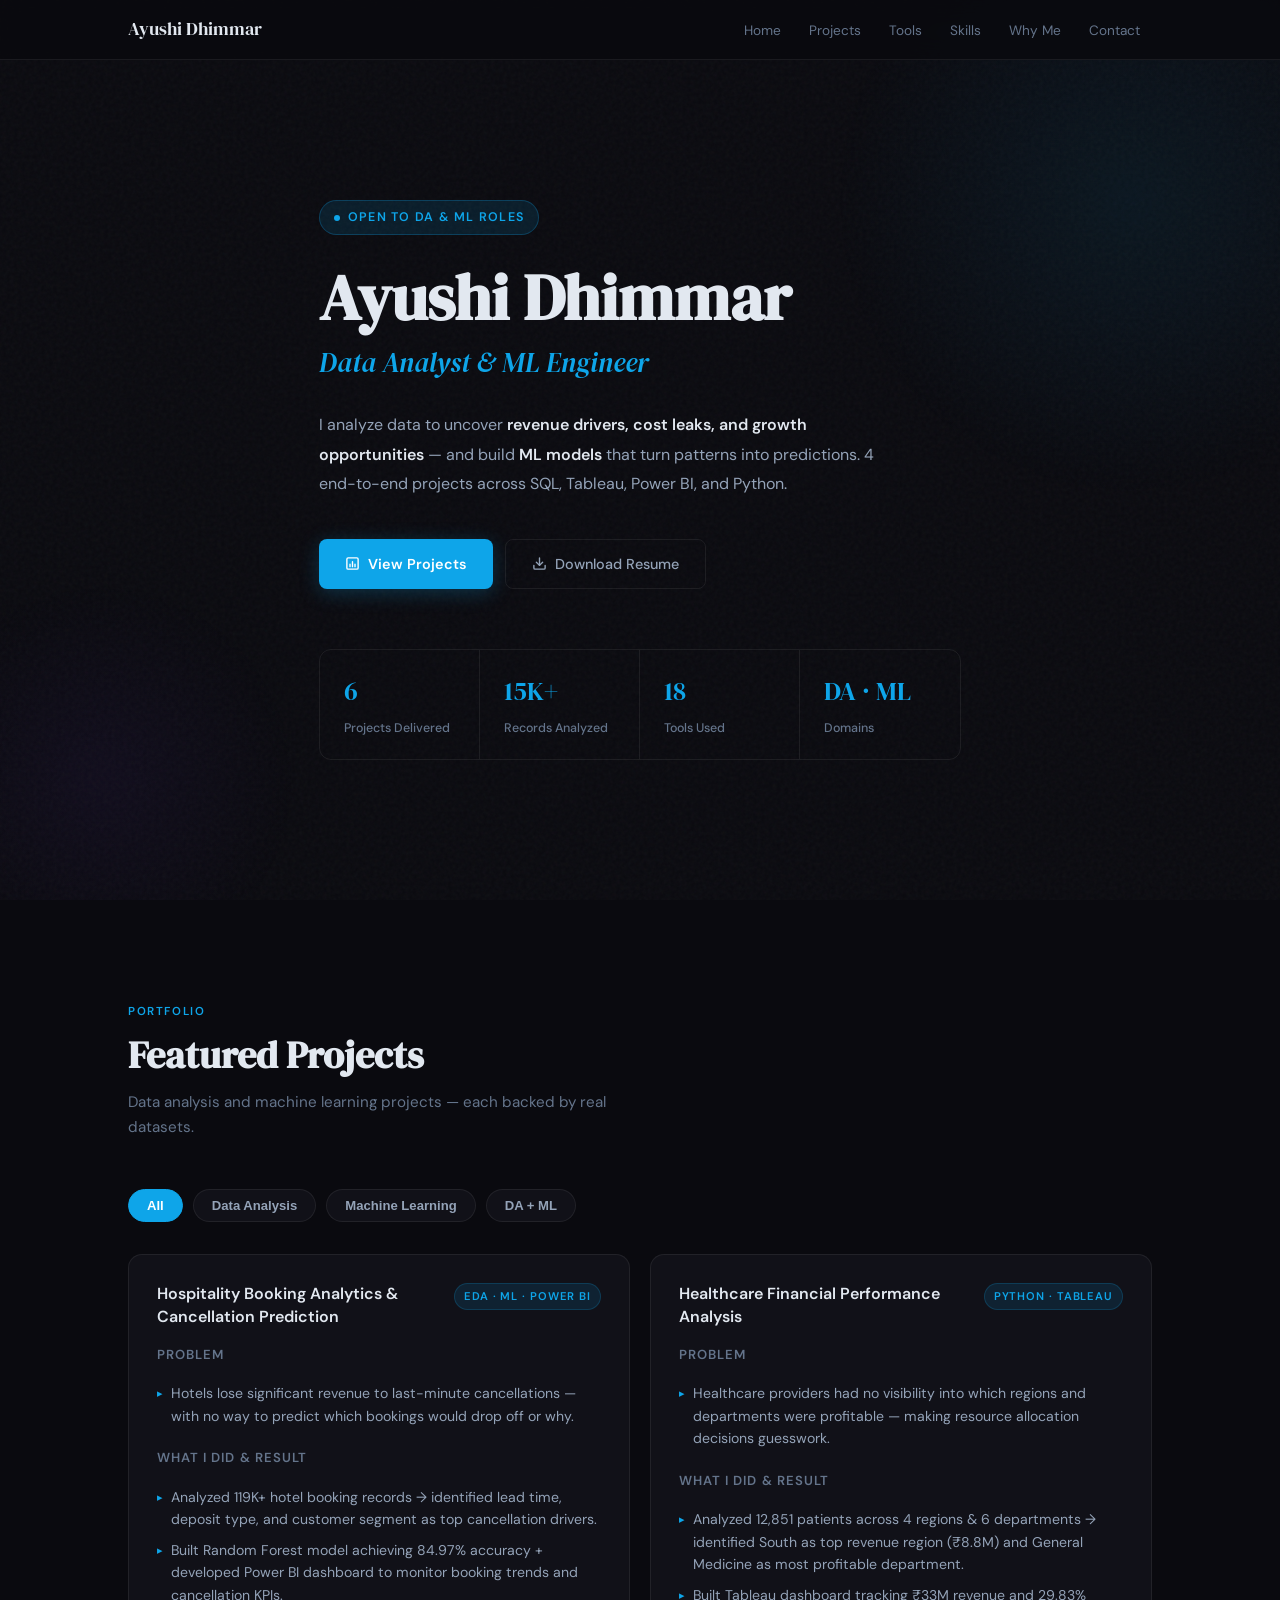
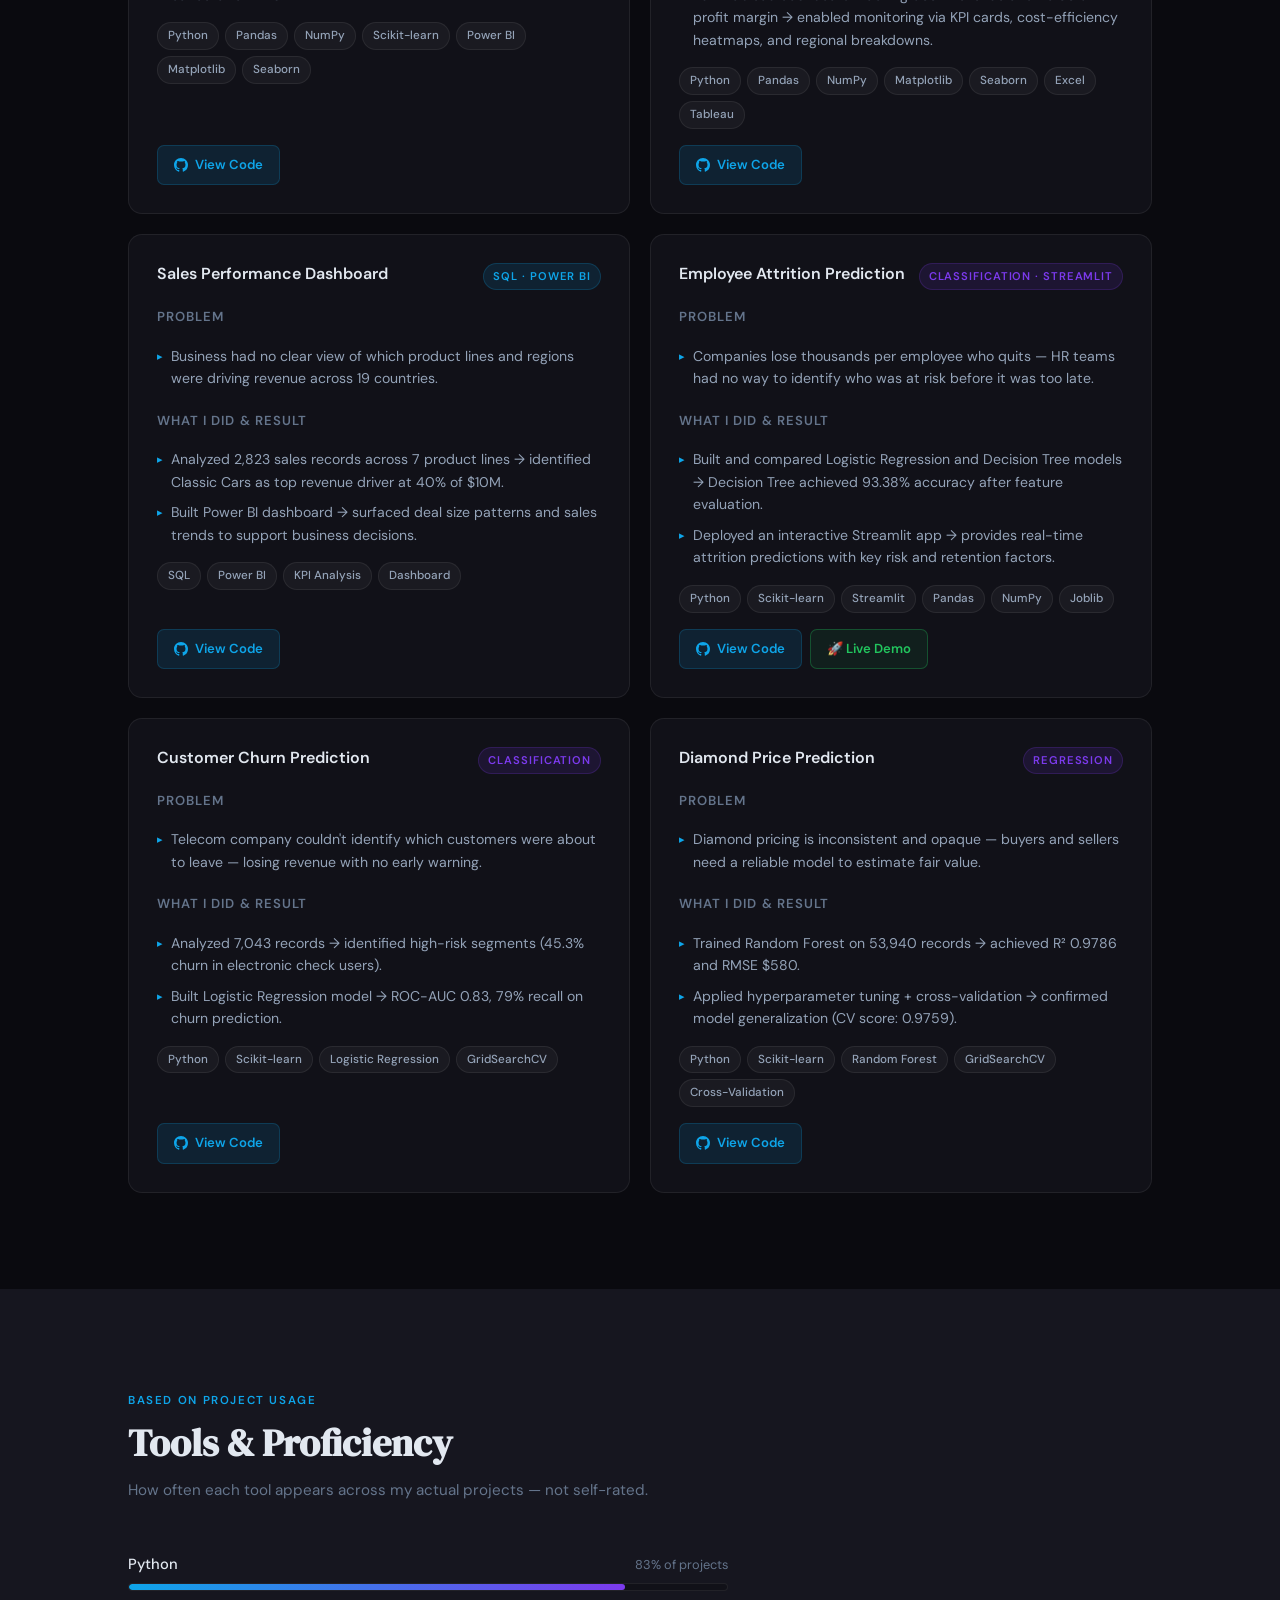
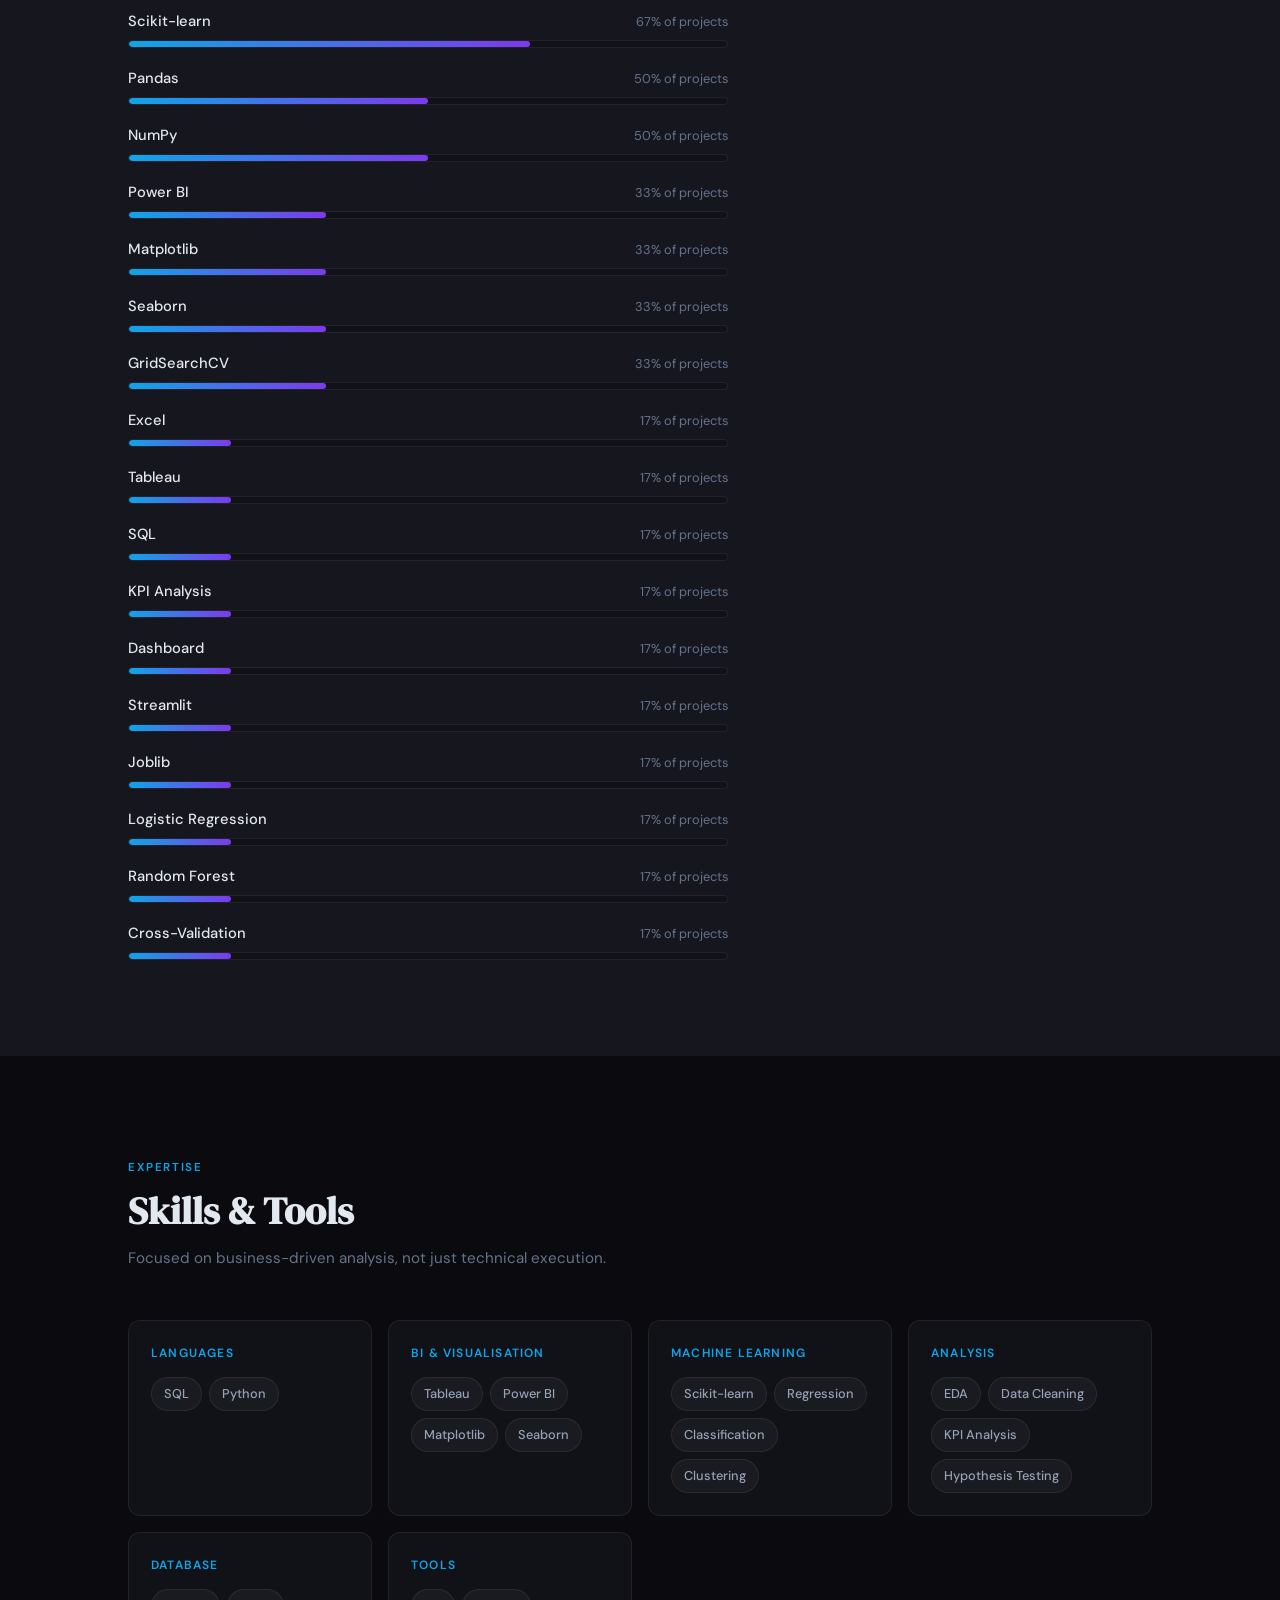
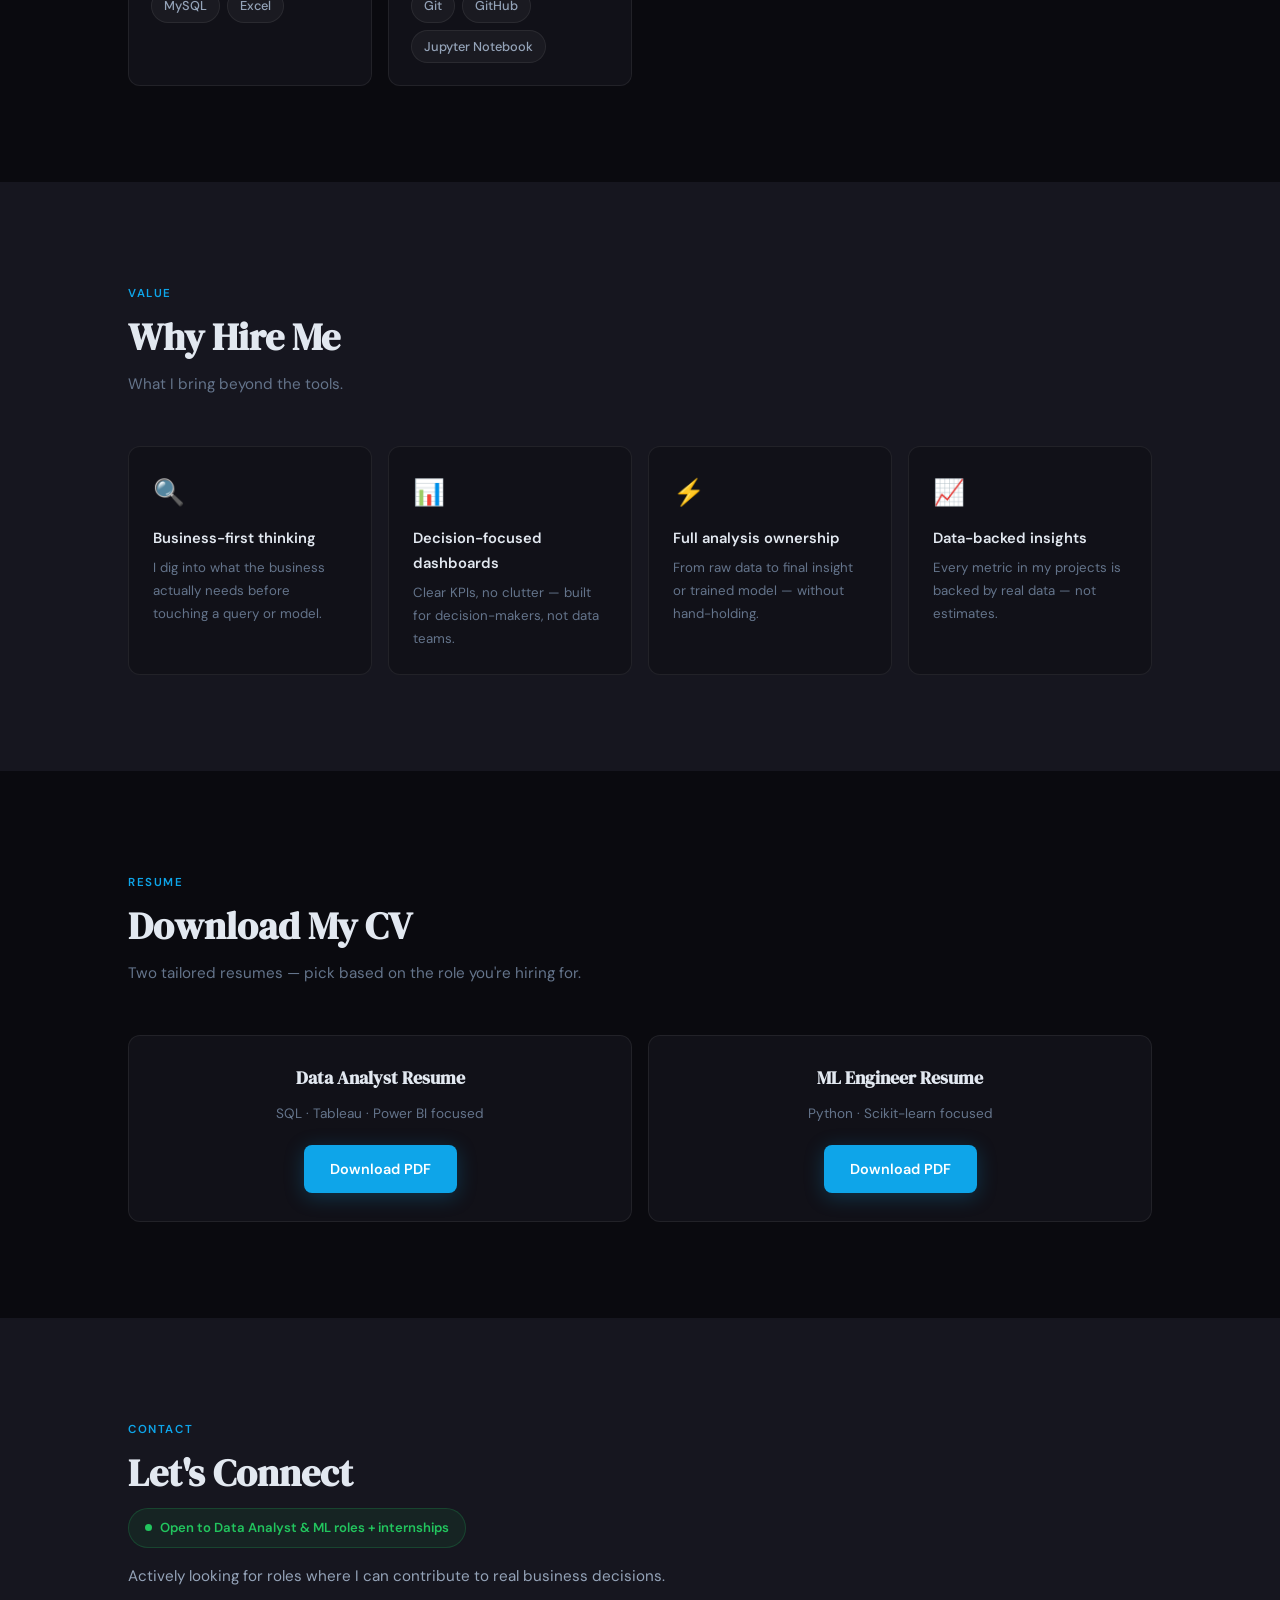
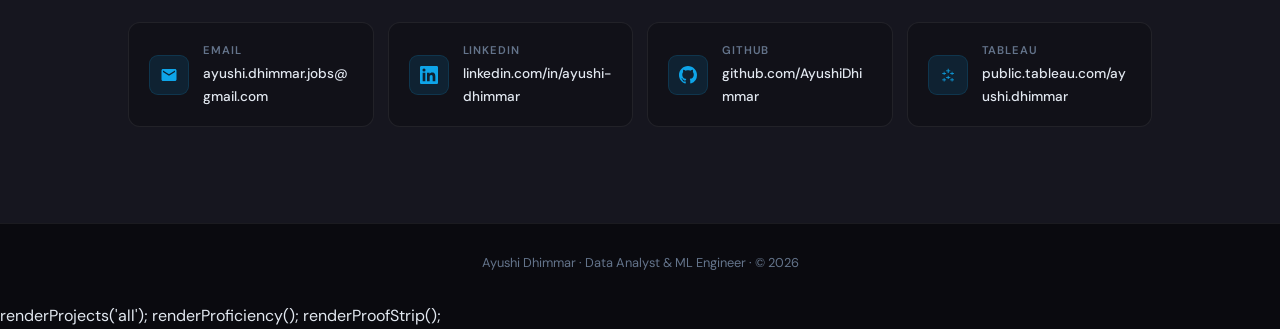
==== commit 2f251f87: "update healthcare project content" ====
--- a/index.html
+++ b/index.html
@@ -14,7 +14,7 @@
     <!-- ── Navbar ── -->
     <nav class="navbar">
         <div class="container">
-            <a href="#home" class="nav-logo">Ayushi<span>.</span></a>
+            <a href="#home" class="nav-logo">Ayushi Dhimmar</a>
             <ul class="nav-links">
                 <li><a href="#home">Home</a></li>
                 <li><a href="#projects">Projects</a></li>
@@ -58,24 +58,7 @@
                         Download Resume
                     </a>
                 </div>
-                <div class="proof-strip">
-                    <div class="proof-item">
-                        <div class="proof-number">4</div>
-                        <div class="proof-label">Projects Delivered</div>
-                    </div>
-                    <div class="proof-item">
-                        <div class="proof-number">15K+</div>
-                        <div class="proof-label">Records Analyzed</div>
-                    </div>
-                    <div class="proof-item">
-                        <div class="proof-number">6</div>
-                        <div class="proof-label">Tools Used</div>
-                    </div>
-                    <div class="proof-item">
-                        <div class="proof-number">2</div>
-                        <div class="proof-label">Domains: DA · ML</div>
-                    </div>
-                </div>
+                <div class="proof-strip" id="proof-strip"></div>
             </div>
         </div>
     </section>
@@ -93,6 +76,7 @@
                 <button class="filter-btn active" data-filter="all">All</button>
                 <button class="filter-btn" data-filter="DA">Data Analysis</button>
                 <button class="filter-btn" data-filter="ML">Machine Learning</button>
+                <button class="filter-btn" data-filter="DA+ML">DA + ML</button>
             </div>
 
             <div class="projects-grid" id="projects-grid"></div>
@@ -301,8 +285,11 @@
             <p class="card-problem" style="margin-top:4px;">What I did & Result</p>
             <div class="card-row">${didHTML}</div>
             <div class="card-tools">${toolsHTML}</div>
-            <a href="${p.github}" target="_blank" rel="noopener noreferrer" class="card-btn">${GITHUB_SVG} View Code</a>
-          </article>`;
+            <div class="card-actions">
+  <a href="${p.github}" target="_blank" rel="noopener noreferrer" class="card-btn">${GITHUB_SVG} View Code</a>
+  ${p.demo ? `<a href="${p.demo}" target="_blank" rel="noopener noreferrer" class="card-btn" style="border-color:rgba(34,197,94,0.3);color:#22c55e;background:rgba(34,197,94,0.08);">🚀 Live Demo</a>` : ''}
+</div>
+        </article>`;
             });
 
             document.querySelectorAll('.project-card.fade-in').forEach(el => observer.observe(el));
@@ -341,10 +328,31 @@
 
         document.querySelectorAll('.fade-in').forEach(el => observer.observe(el));
 
+        function renderProofStrip() {
+            const total = projects.length;
+            const uniqueTools = new Set(projects.flatMap(p => p.tools)).size;
+            const hasDA = projects.some(p => p.category === 'DA');
+            const hasML = projects.some(p => p.category === 'ML');
+            const domains = [hasDA ? 'DA' : '', hasML ? 'ML' : ''].filter(Boolean).join(' · ');
+
+            document.getElementById('proof-strip').innerHTML = `
+        <div class="proof-item"><div class="proof-number">${total}</div><div class="proof-label">Projects Delivered</div></div>
+        <div class="proof-item"><div class="proof-number">15K+</div><div class="proof-label">Records Analyzed</div></div>
+        <div class="proof-item"><div class="proof-number">${uniqueTools}</div><div class="proof-label">Tools Used</div></div>
+        <div class="proof-item"><div class="proof-number">${domains}</div><div class="proof-label">Domains</div></div>
+      `;
+        }
+
         renderProjects('all');
         renderProficiency();
+        renderProofStrip();
     </script>
 
+    renderProjects('all');
+    renderProficiency();
+    renderProofStrip();
+    </script>
+
 </body>
 
 </html>
--- a/style.css
+++ b/style.css
@@ -419,9 +419,10 @@
 }
 
 .card-title {
-    font-family: 'DM Serif Display', serif;
-    font-size: 1.15rem;
-    line-height: 1.3;
+    font-family: 'DM Sans', sans-serif;
+    font-size: 1rem;
+    font-weight: 600;
+    line-height: 1.4;
 }
 
 .card-type {
@@ -489,6 +490,13 @@
     border: 1px solid var(--border);
     padding: 3px 10px;
     border-radius: 100px;
+}
+
+.card-actions {
+    display: flex;
+    flex-wrap: wrap;
+    gap: 8px;
+    margin-top: auto;
 }
 
 .card-btn {
